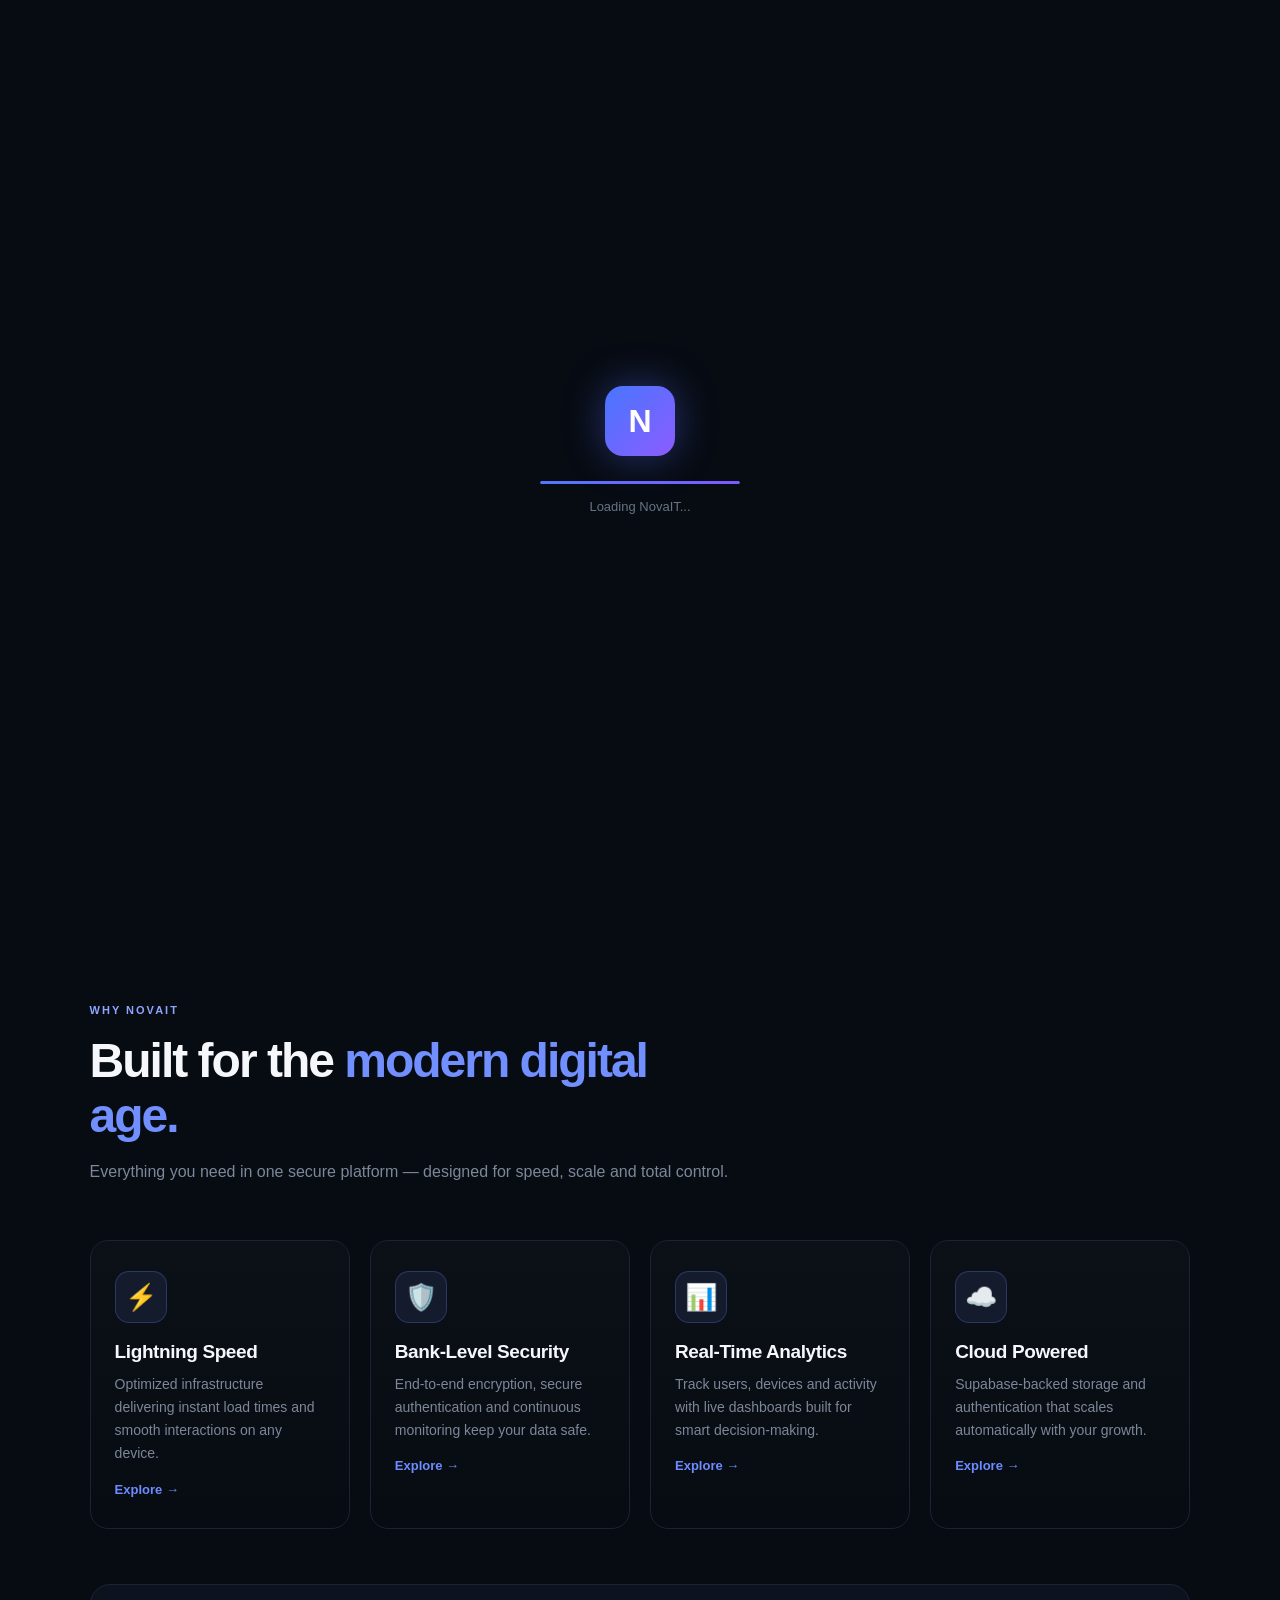
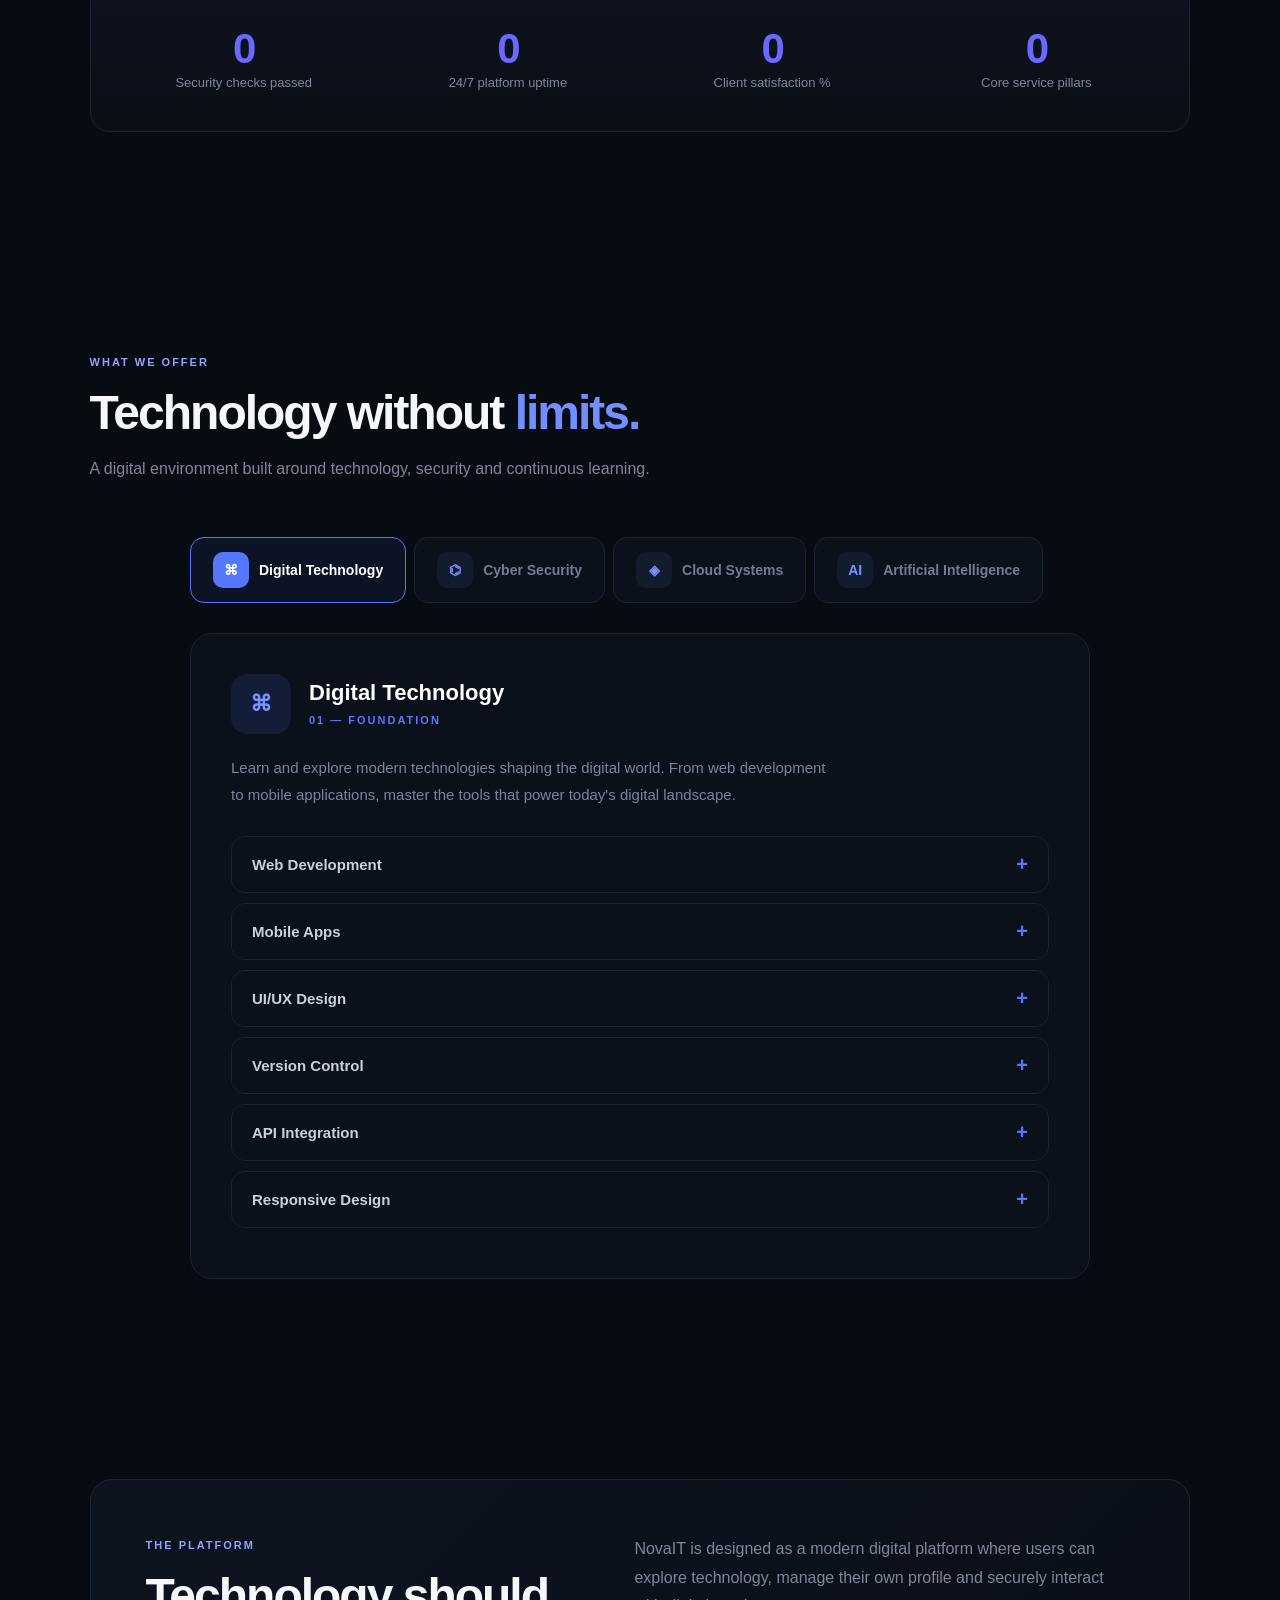
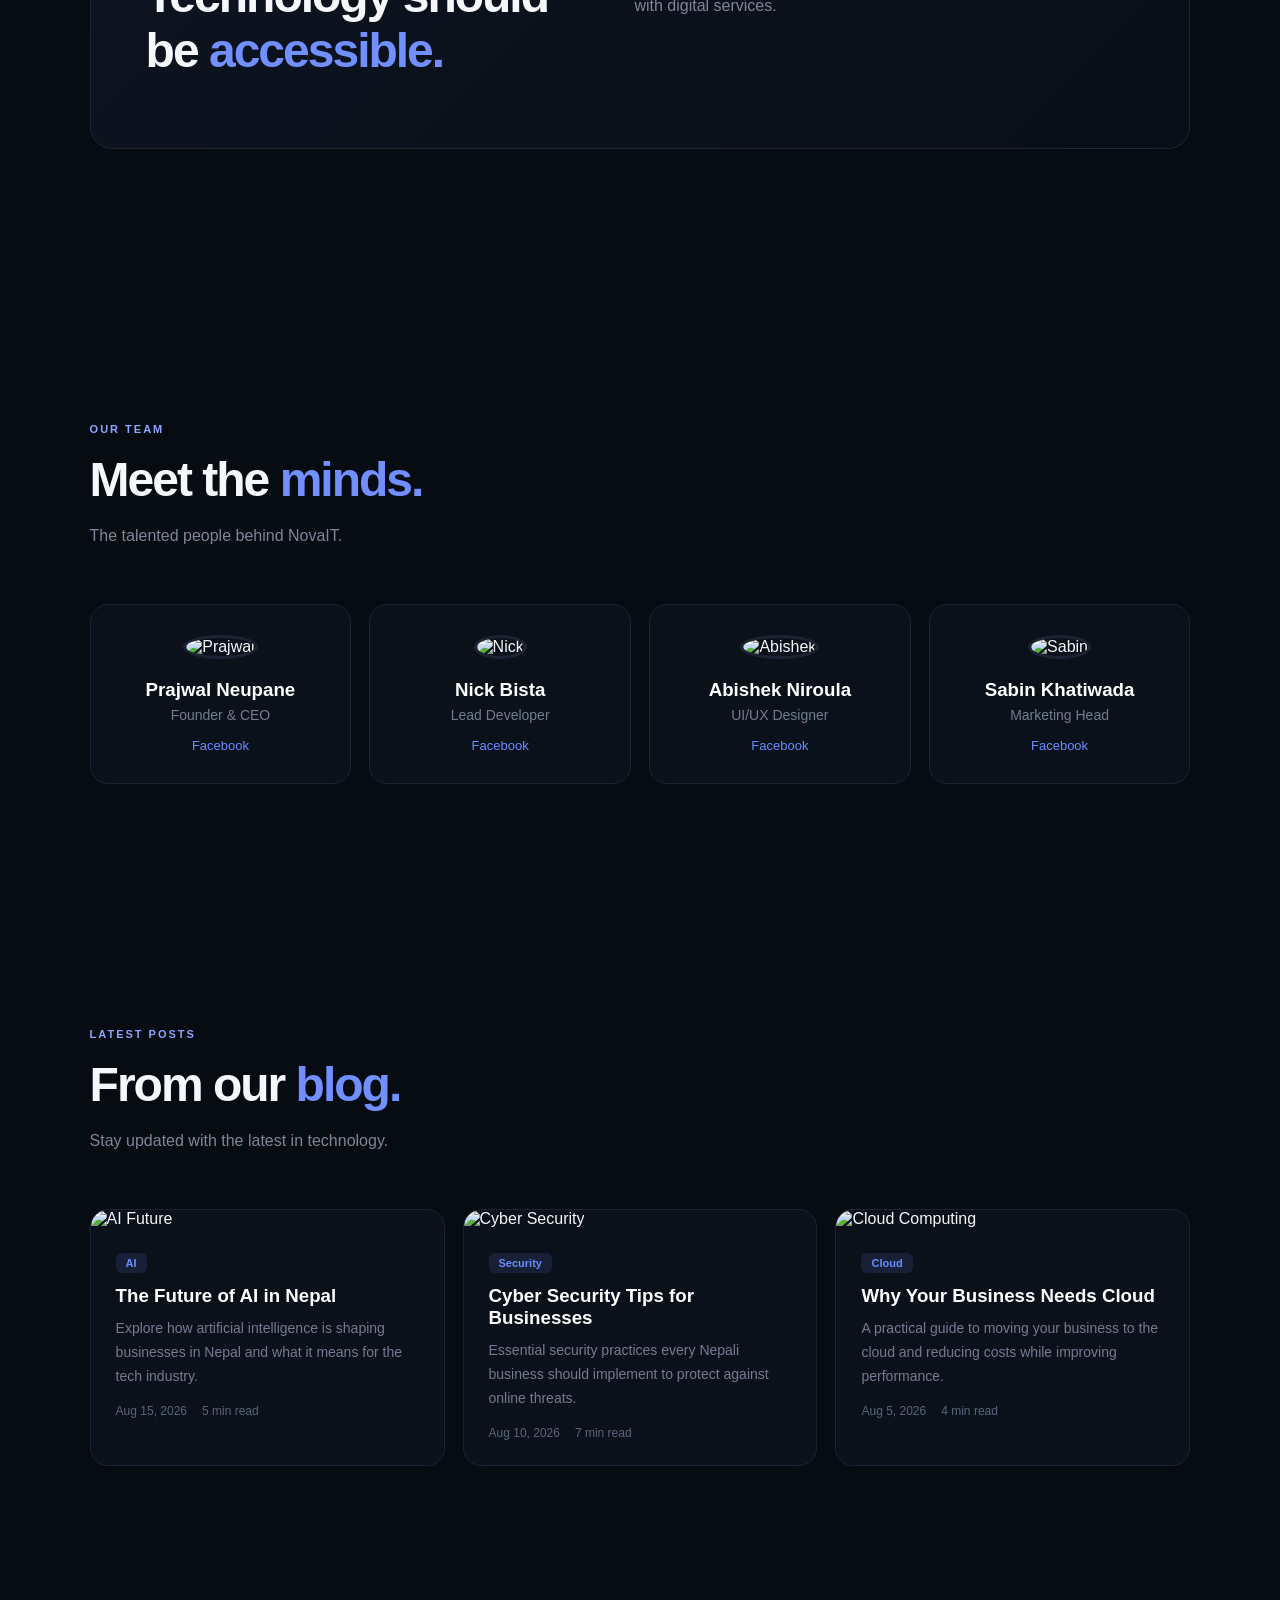
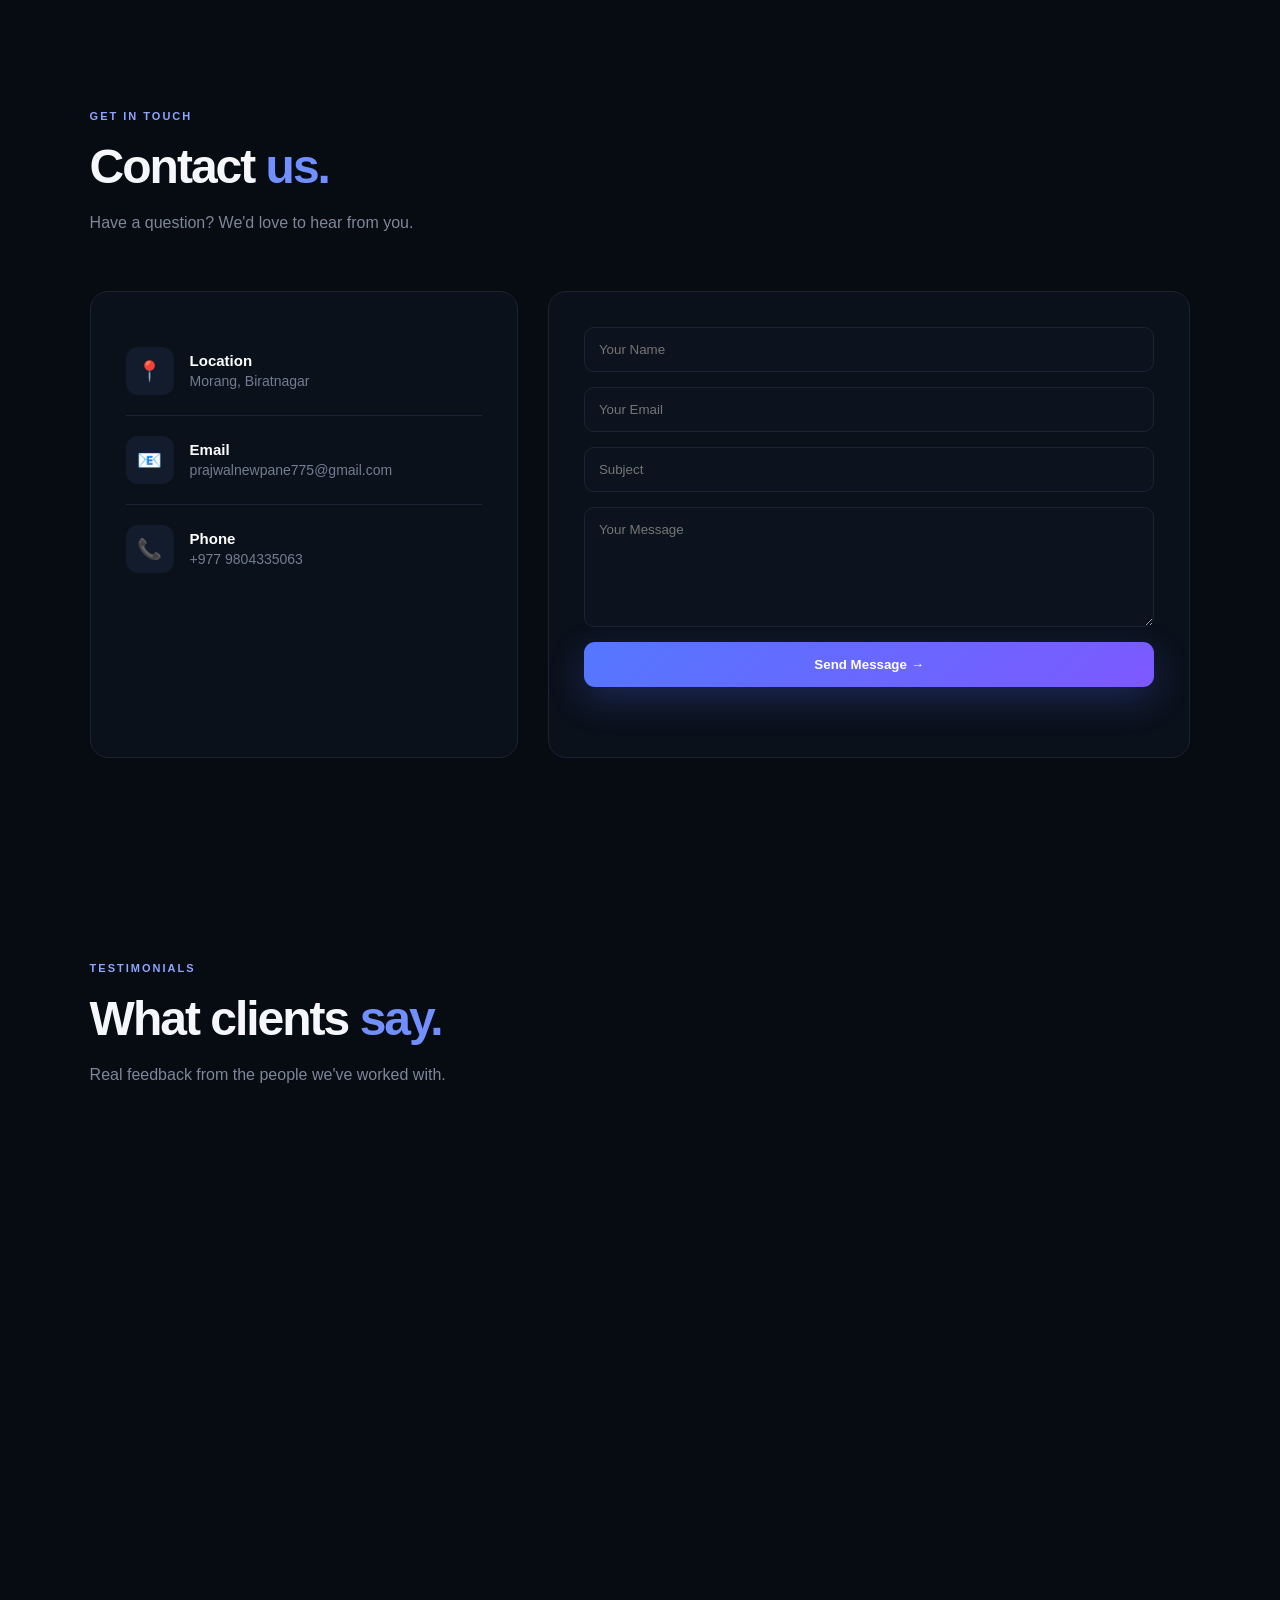
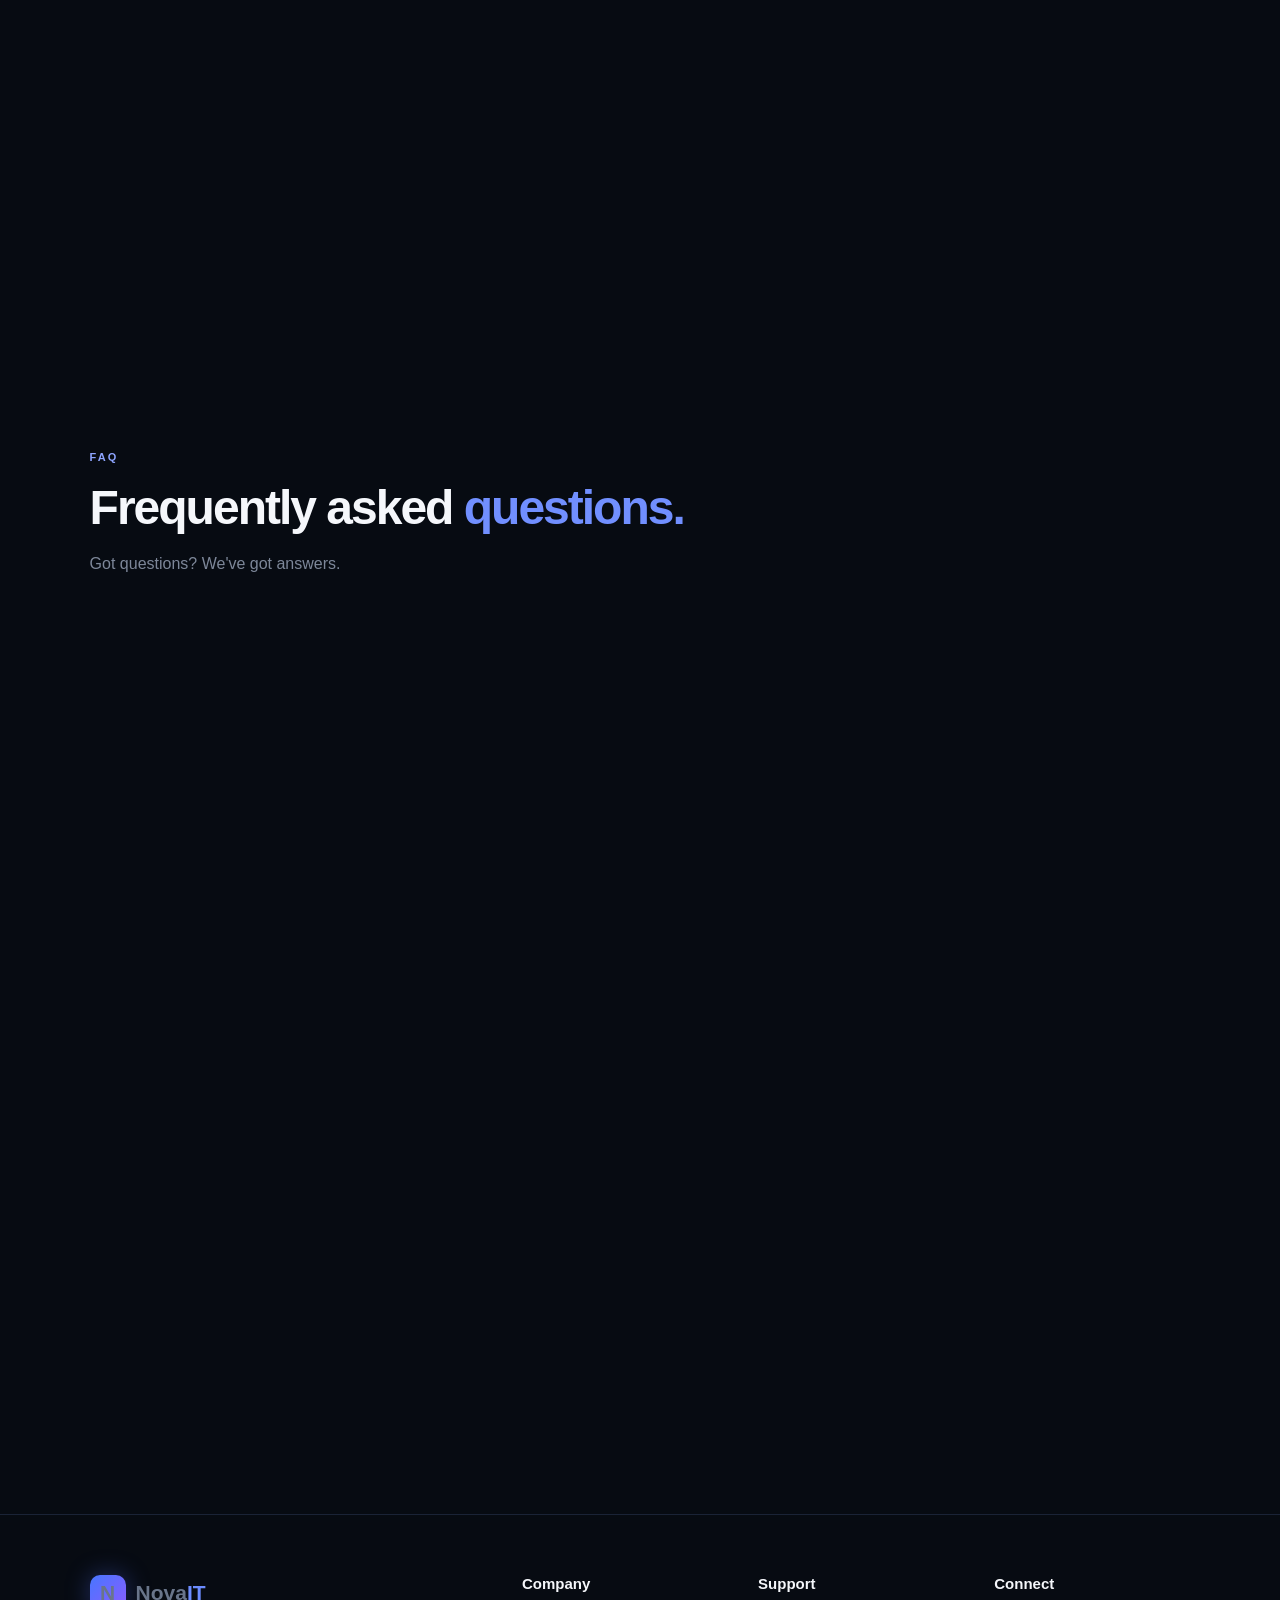
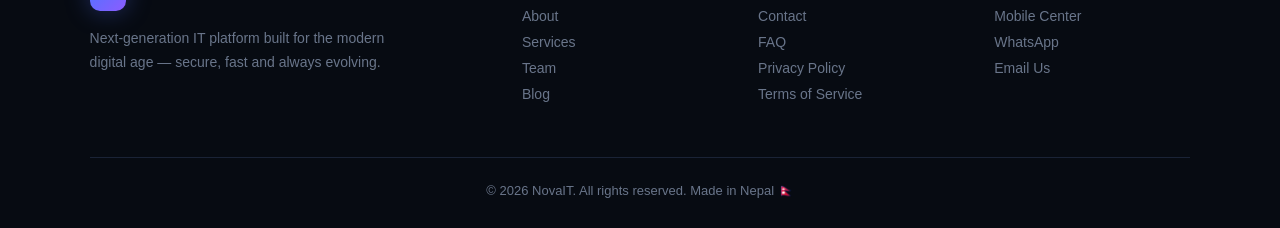
==== index.html @ f90636bf "fix: cross button no longer overlaps settings tabs on mobile (v60)" ====
<!DOCTYPE html>
<html lang="en">
<head>
  <meta charset="UTF-8">
  <meta name="viewport" content="width=device-width, initial-scale=1.0">
  <meta http-equiv="Cache-Control" content="no-cache, no-store, must-revalidate">
  <meta http-equiv="Pragma" content="no-cache">
  <meta http-equiv="Expires" content="0">

  <title>NovaIT — Digital Technology Platform</title>

  <link rel="stylesheet" href="style.css?v=60">
</head>

<body>

 <nav class="navbar">
  <div class="logo">
    <span class="logo-icon">N</span>
    <span>Nova<span>IT</span></span>
  </div>

  <div class="nav-links" id="navLinks">
    <a href="#home">Home</a>
    <a href="#services">Services</a>
    <a href="#about">About</a>
    <a href="#team">Team</a>
    <a href="#blog">Blog</a>
    <a href="#mobilecenter" style="display:none">Mobile</a>
    <a href="#contact">Contact</a>
  </div>

  <div class="nav-right">
    <button class="theme-toggle" id="themeToggle" onclick="toggleTheme()">🌙</button>
    <button class="nav-settings" id="navSettingsBtn" onclick="openSettings()" title="Settings" style="display:none">⚙️</button>
    <button class="nav-login" onclick="openAuth('login')">Login</button>
    <button class="hamburger" id="hamburger" onclick="toggleMobileMenu()">
      <span></span><span></span><span></span>
    </button>
  </div>
</nav>


  <main>

    <!-- HERO -->
    <section class="hero" id="home">

      <div class="hero-content">

        <div class="badge">
          <span></span>
          NEXT-GENERATION IT PLATFORM
        </div>

        <h1>
          Build the
          <span>Digital Future.</span>
        </h1>

        <p>
          Explore technology, digital tools and intelligent solutions
          designed for the modern world.
        </p>

        <div class="hero-buttons">
          <button class="primary-btn" id="heroGetStarted" onclick="heroGetStartedClick()">
            Get Started
            <span>→</span>
          </button>

          <button class="secondary-btn" onclick="document.getElementById('services').scrollIntoView({behavior:'smooth'})">
            Explore Platform
          </button>
        </div>

        <div class="stats">
          <div>
            <strong>01</strong>
            <small>Secure Platform</small>
          </div>

          <div>
            <strong>24/7</strong>
            <small>Digital Access</small>
          </div>

          <div>
            <strong>∞</strong>
            <small>Possibilities</small>
          </div>
        </div>

      </div>

      <div class="hero-visual">

        <div class="glow"></div>

        <div class="tech-card main-card">

          <div class="card-top">
            <span class="status-dot"></span>
            SYSTEM ONLINE
          </div>

          <div class="code-lines">
            <div><i>01</i> technology<span>{</span></div>
            <div><i>02</i> security: <b>true</b></div>
            <div><i>03</i> innovation: <b>∞</b></div>
            <div><i>04</i> future: <b>"ready"</b></div>
            <div><i>05</i> <span>}</span></div>
          </div>

          <div class="card-footer">
            <span>● Connected</span>
            <span>NovaIT Core</span>
          </div>

        </div>

      </div>

    </section>


    <!-- PREMIUM FEATURES -->
    <section class="features" id="features">

      <div class="section-heading">
        <div class="mini-label">WHY NOVAIT</div>
        <h2>Built for the <span>modern digital age.</span></h2>
        <p>Everything you need in one secure platform — designed for speed, scale and total control.</p>
      </div>

      <div class="features-grid">

        <div class="feature-card" onclick="this.classList.toggle('active')">
          <div class="feature-icon">⚡</div>
          <h3>Lightning Speed</h3>
          <p>Optimized infrastructure delivering instant load times and smooth interactions on any device.</p>
          <span class="feature-more">Explore →</span>
        </div>

        <div class="feature-card" onclick="this.classList.toggle('active')">
          <div class="feature-icon">🛡️</div>
          <h3>Bank-Level Security</h3>
          <p>End-to-end encryption, secure authentication and continuous monitoring keep your data safe.</p>
          <span class="feature-more">Explore →</span>
        </div>

        <div class="feature-card" onclick="this.classList.toggle('active')">
          <div class="feature-icon">📊</div>
          <h3>Real-Time Analytics</h3>
          <p>Track users, devices and activity with live dashboards built for smart decision-making.</p>
          <span class="feature-more">Explore →</span>
        </div>

        <div class="feature-card" onclick="this.classList.toggle('active')">
          <div class="feature-icon">☁️</div>
          <h3>Cloud Powered</h3>
          <p>Supabase-backed storage and authentication that scales automatically with your growth.</p>
          <span class="feature-more">Explore →</span>
        </div>

      </div>

      <div class="feature-stats">
        <div class="feature-stat">
          <strong data-count="500">0</strong>
          <span>Security checks passed</span>
        </div>
        <div class="feature-stat">
          <strong data-count="247">0</strong>
          <span>24/7 platform uptime</span>
        </div>
        <div class="feature-stat">
          <strong data-count="100">0</strong>
          <span>Client satisfaction %</span>
        </div>
        <div class="feature-stat">
          <strong data-count="4">0</strong>
          <span>Core service pillars</span>
        </div>
      </div>

    </section>


    <!-- SERVICES -->
    <section class="services" id="services">

      <div class="section-heading">
        <div class="mini-label">WHAT WE OFFER</div>

        <h2>
          Technology without
          <span>limits.</span>
        </h2>

        <p>
          A digital environment built around technology,
          security and continuous learning.
        </p>
      </div>

      <div class="service-tabs">

        <div class="service-tab-buttons">
          <button class="service-tab-btn active" onclick="switchService(0)">
            <span class="tab-icon">⌘</span>
            <span class="tab-label">Digital Technology</span>
          </button>
          <button class="service-tab-btn" onclick="switchService(1)">
            <span class="tab-icon">⌬</span>
            <span class="tab-label">Cyber Security</span>
          </button>
          <button class="service-tab-btn" onclick="switchService(2)">
            <span class="tab-icon">◈</span>
            <span class="tab-label">Cloud Systems</span>
          </button>
          <button class="service-tab-btn" onclick="switchService(3)">
            <span class="tab-icon">AI</span>
            <span class="tab-label">Artificial Intelligence</span>
          </button>
        </div>

        <div class="service-tab-panels">

          <!-- DIGITAL TECHNOLOGY -->
          <div class="service-tab-panel active" id="servicePanel0">
            <div class="panel-header">
              <div class="panel-icon">⌘</div>
              <div>
                <h3>Digital Technology</h3>
                <span class="panel-tag">01 — FOUNDATION</span>
              </div>
            </div>
            <p>Learn and explore modern technologies shaping the digital world. From web development to mobile applications, master the tools that power today's digital landscape.</p>

            <div class="panel-subtopic" onclick="toggleSubtopic(this)">
              <div class="subtopic-header">
                <h4>Web Development</h4>
                <span class="subtopic-toggle">+</span>
              </div>
              <div class="subtopic-content">
                <img src="https://images.unsplash.com/photo-1461749280684-dccba630e2f6?w=600&h=250&fit=crop" alt="Web Development" class="subtopic-img">
                <p>Web development is the backbone of the modern internet. At NovaIT, we build fast, responsive and visually stunning websites and web applications that help businesses establish a powerful online presence. Our team is proficient in the latest front-end technologies including HTML5, CSS3, JavaScript, React, Next.js and Vue.js. On the back-end, we use Node.js, Express, Django and PHP Laravel to build robust server-side applications. Every website we create is optimized for search engines, mobile devices and lightning-fast performance. We follow modern coding standards, use version control with Git and implement CI/CD pipelines for seamless deployments. Whether it's a simple landing page, a complex e-commerce platform or a full-scale SaaS application, NovaIT delivers web solutions that are scalable, secure and built to last. Our development process includes wireframing, prototyping, iterative development, rigorous testing and post-launch support. We also specialize in Progressive Web Apps (PWAs) that give users a native app-like experience directly in the browser. With expertise in REST APIs and GraphQL, we ensure seamless data flow between front-end and back-end systems.</p>
              </div>
            </div>

            <div class="panel-subtopic" onclick="toggleSubtopic(this)">
              <div class="subtopic-header">
                <h4>Mobile Apps</h4>
                <span class="subtopic-toggle">+</span>
              </div>
              <div class="subtopic-content">
                <img src="https://images.unsplash.com/photo-1512941937669-90a1b58e7e9c?w=600&h=250&fit=crop" alt="Mobile Apps" class="subtopic-img">
                <p>Mobile applications are essential for reaching customers on the go. NovaIT develops high-quality native and cross-platform mobile apps for both Android and iOS using Flutter and React Native. Our mobile development process begins with understanding user needs, creating user flow diagrams and designing intuitive interfaces. We focus on creating apps that are not only visually appealing but also performant, with smooth animations, fast load times and offline capabilities. Our team handles the entire app lifecycle from concept to deployment on Google Play Store and Apple App Store. We integrate push notifications, payment gateways, social media login, GPS tracking and camera functionality based on app requirements. Every app we build follows Material Design and Human Interface Guidelines for a consistent user experience. We also provide ongoing maintenance, bug fixes and feature updates after launch. With expertise in Firebase, Supabase and custom back-end solutions, our apps are backed by powerful and scalable server infrastructure.</p>
              </div>
            </div>

            <div class="panel-subtopic" onclick="toggleSubtopic(this)">
              <div class="subtopic-header">
                <h4>UI/UX Design</h4>
                <span class="subtopic-toggle">+</span>
              </div>
              <div class="subtopic-content">
                <img src="https://images.unsplash.com/photo-1561070791-2526d30994b5?w=600&h=250&fit=crop" alt="UI/UX Design" class="subtopic-img">
                <p>Great design is the difference between a good product and a great one. NovaIT's UI/UX design team creates beautiful, intuitive and user-centered interfaces that delight users and drive engagement. Our design process starts with user research, competitive analysis and persona development. We create wireframes and interactive prototypes using Figma and Adobe XD before any code is written. This ensures the final product matches user expectations and business goals. We follow modern design principles including visual hierarchy, consistent typography, accessible color palettes and micro-interactions. Our designers specialize in creating responsive layouts that work flawlessly across all screen sizes from mobile phones to large desktop displays. We conduct usability testing with real users to identify pain points and optimize the user journey. Every design decision is backed by data and user feedback, not just aesthetics. Whether it's a mobile app, web dashboard or marketing website, our UI/UX team ensures a seamless and enjoyable experience that keeps users coming back.</p>
              </div>
            </div>

            <div class="panel-subtopic" onclick="toggleSubtopic(this)">
              <div class="subtopic-header">
                <h4>Version Control</h4>
                <span class="subtopic-toggle">+</span>
              </div>
              <div class="subtopic-content">
                <img src="https://images.unsplash.com/photo-1556075798-4825dfaaf498?w=600&h=250&fit=crop" alt="Version Control" class="subtopic-img">
                <p>Version control is critical for modern software development. NovaIT uses Git and GitHub for all projects, ensuring code integrity, collaboration and traceability. Our team follows Git Flow branching strategies with main, develop and feature branches. Every code change is tracked through meaningful commit messages, pull requests and code reviews. This practice ensures that bugs are caught early, code quality stays high and multiple developers can work on the same project without conflicts. We use GitHub Actions for CI/CD pipelines that automatically test, build and deploy code changes. Our version control practices also include automated linting, unit testing and deployment previews for every pull request.</p>
              </div>
            </div>

            <div class="panel-subtopic" onclick="toggleSubtopic(this)">
              <div class="subtopic-header">
                <h4>API Integration</h4>
                <span class="subtopic-toggle">+</span>
              </div>
              <div class="subtopic-content">
                <img src="https://images.unsplash.com/photo-1563206767-5b18f218e8de?w=600&h=250&fit=crop" alt="API Integration" class="subtopic-img">
                <p>Modern applications rely heavily on APIs to connect services and exchange data. NovaIT builds and integrates RESTful APIs and GraphQL endpoints that power web and mobile applications. Our team designs APIs that are well-documented, versioned and secure. We implement authentication with JWT tokens, rate limiting to prevent abuse and proper error handling. Whether you need to integrate payment gateways like eSewa and Khalti, social media APIs, SMS services or third-party data sources, our team has extensive experience. We also build internal APIs that connect microservices, databases and external tools. Every API we develop follows OpenAPI specifications and includes comprehensive documentation for easy integration.</p>
              </div>
            </div>

            <div class="panel-subtopic" onclick="toggleSubtopic(this)">
              <div class="subtopic-header">
                <h4>Responsive Design</h4>
                <span class="subtopic-toggle">+</span>
              </div>
              <div class="subtopic-content">
                <img src="https://images.unsplash.com/photo-1498050108023-c5249f4df085?w=600&h=250&fit=crop" alt="Responsive Design" class="subtopic-img">
                <p>In today's multi-device world, responsive design is non-negotiable. NovaIT ensures every website and application adapts beautifully to all screen sizes — from 320px mobile phones to 4K displays. We use CSS Grid, Flexbox and modern CSS frameworks like Tailwind CSS to create fluid layouts that automatically adjust to the user's viewport. Our responsive designs include touch-friendly navigation, optimized images with srcset, mobile-first breakpoints and performance optimizations for slower networks. We test on real devices and use browser developer tools to ensure pixel-perfect rendering across Chrome, Safari, Firefox and Edge.</p>
              </div>
            </div>

          </div>

          <!-- CYBER SECURITY -->
          <div class="service-tab-panel" id="servicePanel1">
            <div class="panel-header">
              <div class="panel-icon">⌬</div>
              <div>
                <h3>Cyber Security</h3>
                <span class="panel-tag">02 — PROTECTION</span>
              </div>
            </div>
            <p>Understand digital security, privacy and responsible technology. Protect systems and data from modern cyber threats with industry-standard practices.</p>

            <div class="panel-subtopic" onclick="toggleSubtopic(this)">
              <div class="subtopic-header">
                <h4>Network Security</h4>
                <span class="subtopic-toggle">+</span>
              </div>
              <div class="subtopic-content">
                <img src="https://images.unsplash.com/photo-1558494949-ef010cbdcc31?w=600&h=250&fit=crop" alt="Network Security" class="subtopic-img">
                <p>Network security is the first line of defense against cyber threats. NovaIT implements comprehensive network security solutions including firewalls, intrusion detection systems (IDS), intrusion prevention systems (IPS) and network segmentation. We configure VPNs for secure remote access, set up DNS filtering to block malicious domains and implement DDoS protection to keep services online during attacks. Our team monitors network traffic in real-time using SIEM tools and alerts on any suspicious activity. We follow the principle of least privilege, ensuring only authorized users and devices can access specific network resources. Regular network audits and penetration testing help us identify vulnerabilities before attackers can exploit them.</p>
              </div>
            </div>

            <div class="panel-subtopic" onclick="toggleSubtopic(this)">
              <div class="subtopic-header">
                <h4>Ethical Hacking</h4>
                <span class="subtopic-toggle">+</span>
              </div>
              <div class="subtopic-content">
                <img src="https://images.unsplash.com/photo-1526374965328-7f61d4dc18c5?w=600&h=250&fit=crop" alt="Ethical Hacking" class="subtopic-img">
                <p>Ethical hacking is the practice of testing systems with permission to find and fix security vulnerabilities. NovaIT's certified ethical hackers simulate real-world cyber attacks to identify weaknesses in web applications, mobile apps, APIs and network infrastructure. We perform black-box, white-box and grey-box testing using industry-standard tools like Burp Suite, Nmap, Metasploit and OWASP ZAP. Our penetration testing covers OWASP Top 10 vulnerabilities including SQL injection, cross-site scripting (XSS), cross-site request forgery (CSRF), broken authentication and insecure deserialization. After testing, we provide detailed reports with risk ratings, proof-of-concept exploits and step-by-step remediation guidance. We also offer bug bounty program setup and security training for development teams.</p>
              </div>
            </div>

            <div class="panel-subtopic" onclick="toggleSubtopic(this)">
              <div class="subtopic-header">
                <h4>Data Encryption</h4>
                <span class="subtopic-toggle">+</span>
              </div>
              <div class="subtopic-content">
                <img src="https://images.unsplash.com/photo-1526374965328-7f61d4dc18c5?w=600&h=250&fit=crop" alt="Data Encryption" class="subtopic-img">
                <p>Data encryption ensures that even if data is intercepted, it remains unreadable without the proper keys. NovaIT implements end-to-end encryption for data in transit using TLS 1.3 and for data at rest using AES-256 encryption. We manage encryption keys securely using services like AWS KMS and HashiCorp Vault. Our encryption practices cover databases, file storage, API communications and mobile app data. We also implement field-level encryption for sensitive data like passwords, financial information and personal records. Our team ensures compliance with encryption standards required by GDPR, HIPAA and PCI DSS regulations.</p>
              </div>
            </div>

            <div class="panel-subtopic" onclick="toggleSubtopic(this)">
              <div class="subtopic-header">
                <h4>Threat Analysis</h4>
                <span class="subtopic-toggle">+</span>
              </div>
              <div class="subtopic-content">
                <img src="https://images.unsplash.com/photo-1504639725590-34d0984388bd?w=600&h=250&fit=crop" alt="Threat Analysis" class="subtopic-img">
                <p>Understanding the threat landscape is essential for building resilient systems. NovaIT conducts comprehensive threat modeling using frameworks like STRIDE and MITRE ATT&CK. We identify potential attackers, attack vectors and asset vulnerabilities specific to your organization. Our analysts categorize threats by likelihood and impact, then develop mitigation strategies accordingly. We continuously monitor emerging threats through threat intelligence feeds, security advisories and dark web monitoring. Regular threat assessments ensure your security posture evolves alongside the threat landscape.</p>
              </div>
            </div>

            <div class="panel-subtopic" onclick="toggleSubtopic(this)">
              <div class="subtopic-header">
                <h4>Security Audits</h4>
                <span class="subtopic-toggle">+</span>
              </div>
              <div class="subtopic-content">
                <img src="https://images.unsplash.com/photo-1450101499163-c8848c66ca85?w=600&h=250&fit=crop" alt="Security Audits" class="subtopic-img">
                <p>Security audits provide a comprehensive evaluation of your organization's security posture. NovaIT performs thorough audits covering infrastructure, applications, policies and procedures. We review access controls, configuration settings, patch management practices and incident response plans. Our audit reports include detailed findings, risk ratings and actionable recommendations. We help organizations achieve compliance with industry standards like ISO 27001, SOC 2 and local data protection regulations. Follow-up audits ensure that recommended fixes have been properly implemented.</p>
              </div>
            </div>

            <div class="panel-subtopic" onclick="toggleSubtopic(this)">
              <div class="subtopic-header">
                <h4>Privacy Compliance</h4>
                <span class="subtopic-toggle">+</span>
              </div>
              <div class="subtopic-content">
                <img src="https://images.unsplash.com/photo-1563986768609-322da13575f2?w=600&h=250&fit=crop" alt="Privacy Compliance" class="subtopic-img">
                <p>Privacy compliance is a legal requirement and a trust factor for users. NovaIT helps organizations comply with GDPR, CCPA, Nepal's Electronic Transaction Act and other data protection regulations. We conduct privacy impact assessments, implement consent management systems, build data subject access request (DSAR) workflows and ensure proper data retention policies. Our team helps you write privacy policies, implement cookie consent banners and configure data anonymization and pseudonymization techniques. We ensure that user data is collected, stored and processed lawfully, fairly and transparently.</p>
              </div>
            </div>

          </div>

          <!-- CLOUD SYSTEMS -->
          <div class="service-tab-panel" id="servicePanel2">
            <div class="panel-header">
              <div class="panel-icon">◈</div>
              <div>
                <h3>Cloud Systems</h3>
                <span class="panel-tag">03 — INFRASTRUCTURE</span>
              </div>
            </div>
            <p>Discover databases, cloud platforms and modern application infrastructure. Scale your applications with reliable cloud solutions.</p>

            <div class="panel-subtopic" onclick="toggleSubtopic(this)">
              <div class="subtopic-header">
                <h4>AWS / Google Cloud / Azure</h4>
                <span class="subtopic-toggle">+</span>
              </div>
              <div class="subtopic-content">
                <img src="https://images.unsplash.com/photo-1451187580459-43490279c0fa?w=600&h=250&fit=crop" alt="Cloud Platforms" class="subtopic-img">
                <p>NovaIT has extensive experience with all major cloud platforms including Amazon Web Services (AWS), Google Cloud Platform (GCP) and Microsoft Azure. We help businesses migrate from on-premise infrastructure to the cloud, select the right services for their needs and optimize costs. Our cloud architects design highly available, fault-tolerant and scalable architectures using services like EC2, S3, Lambda, Cloud Functions, Azure App Service and more. We implement auto-scaling, load balancing, CDN distribution and disaster recovery strategies. Our team manages cloud billing, monitors resource usage and implements cost optimization techniques to ensure you only pay for what you use. Whether you're a startup looking for a simple deployment or an enterprise requiring multi-region redundancy, we design cloud solutions that match your budget and performance requirements.</p>
              </div>
            </div>

            <div class="panel-subtopic" onclick="toggleSubtopic(this)">
              <div class="subtopic-header">
                <h4>Databases</h4>
                <span class="subtopic-toggle">+</span>
              </div>
              <div class="subtopic-content">
                <img src="https://images.unsplash.com/photo-1544383835-bda2bc66a55d?w=600&h=250&fit=crop" alt="Databases" class="subtopic-img">
                <p>Choosing the right database is critical for application performance and scalability. NovaIT works with relational databases like PostgreSQL, MySQL and SQL Server as well as NoSQL databases like MongoDB, Redis and Firebase Firestore. We design database schemas, optimize queries, implement indexing strategies and set up replication for high availability. Our team handles database migrations, backups and disaster recovery planning. We also implement real-time databases using Supabase Realtime and Firebase for applications that require live data updates. Whether your data is structured or unstructured, we recommend and implement the database solution that best fits your use case.</p>
              </div>
            </div>

            <div class="panel-subtopic" onclick="toggleSubtopic(this)">
              <div class="subtopic-header">
                <h4>DevOps</h4>
                <span class="subtopic-toggle">+</span>
              </div>
              <div class="subtopic-content">
                <img src="https://images.unsplash.com/photo-1618401471353-b98afee0b2eb?w=600&h=250&fit=crop" alt="DevOps" class="subtopic-img">
                <p>DevOps practices bridge the gap between development and operations, enabling faster and more reliable software delivery. NovaIT implements CI/CD pipelines using GitHub Actions, GitLab CI and Jenkins. We automate building, testing and deploying applications so that code changes reach production quickly and safely. Our DevOps team configures infrastructure as code (IaC) using Terraform and CloudFormation, enabling reproducible and version-controlled infrastructure deployments. We implement monitoring and alerting using Prometheus, Grafana and Datadog to ensure application health and performance. Our DevOps practices reduce deployment time from hours to minutes while maintaining high reliability.</p>
              </div>
            </div>

            <div class="panel-subtopic" onclick="toggleSubtopic(this)">
              <div class="subtopic-header">
                <h4>Containerization</h4>
                <span class="subtopic-toggle">+</span>
              </div>
              <div class="subtopic-content">
                <img src="https://images.unsplash.com/photo-1605745341112-85968b19335b?w=600&h=250&fit=crop" alt="Containerization" class="subtopic-img">
                <p>Containers ensure applications run consistently across development, staging and production environments. NovaIT uses Docker for containerization and Kubernetes for container orchestration. We create optimized Dockerfiles, multi-stage builds and Docker Compose configurations for local development. For production, we deploy containerized applications on Kubernetes clusters managed through EKS, GKE or AKS. Our container strategies include health checks, rolling updates, resource limits and auto-scaling policies. Containerization eliminates the "it works on my machine" problem and enables microservices architectures that are easy to scale and maintain.</p>
              </div>
            </div>

            <div class="panel-subtopic" onclick="toggleSubtopic(this)">
              <div class="subtopic-header">
                <h4>CI/CD Pipelines</h4>
                <span class="subtopic-toggle">+</span>
              </div>
              <div class="subtopic-content">
                <img src="https://images.unsplash.com/photo-1555949963-aa79dcee981c?w=600&h=250&fit=crop" alt="CI/CD Pipelines" class="subtopic-img">
                <p>Continuous Integration and Continuous Deployment pipelines automate the software delivery process. NovaIT sets up CI/CD pipelines that automatically run tests, lint code, build artifacts and deploy to staging or production environments on every code push. We implement branch protection rules, required reviews and automated quality gates. Our pipelines include security scanning with tools like Snyk and Dependabot to catch vulnerabilities early. With proper CI/CD in place, teams can deploy dozens of times per day with confidence, knowing that automated checks catch issues before they reach users.</p>
              </div>
            </div>

            <div class="panel-subtopic" onclick="toggleSubtopic(this)">
              <div class="subtopic-header">
                <h4>Server Management</h4>
                <span class="subtopic-toggle">+</span>
              </div>
              <div class="subtopic-content">
                <img src="https://images.unsplash.com/photo-1558494949-ef010cbdcc31?w=600&h=250&fit=crop" alt="Server Management" class="subtopic-img">
                <p>Reliable server infrastructure is the foundation of any online application. NovaIT manages Linux and Windows servers on both cloud and bare-metal environments. We handle server provisioning, security hardening, SSL certificate management, domain configuration and performance optimization. Our team implements automated monitoring, log aggregation and alerting to detect and resolve issues before they affect users. We manage Nginx and Apache web servers, configure reverse proxies, set up load balancers and implement caching strategies with Redis and Varnish. Regular security patches, backups and disaster recovery drills ensure your servers stay secure and available 24/7.</p>
              </div>
            </div>

          </div>

          <!-- ARTIFICIAL INTELLIGENCE -->
          <div class="service-tab-panel" id="servicePanel3">
            <div class="panel-header">
              <div class="panel-icon">AI</div>
              <div>
                <h3>Artificial Intelligence</h3>
                <span class="panel-tag">04 — INTELLIGENCE</span>
              </div>
            </div>
            <p>Explore intelligent systems and the future of AI-powered applications. Build smart solutions using machine learning and automation.</p>

            <div class="panel-subtopic" onclick="toggleSubtopic(this)">
              <div class="subtopic-header">
                <h4>Machine Learning</h4>
                <span class="subtopic-toggle">+</span>
              </div>
              <div class="subtopic-content">
                <img src="https://images.unsplash.com/photo-1555949963-aa79dcee981c?w=600&h=250&fit=crop" alt="Machine Learning" class="subtopic-img">
                <p>Machine learning enables computers to learn from data and make predictions without being explicitly programmed. NovaIT builds custom ML models for classification, regression, clustering and recommendation tasks. Our data scientists use Python with libraries like Scikit-learn, Pandas and NumPy to build and evaluate models. We handle the complete ML pipeline from data collection and cleaning to feature engineering, model training, evaluation and deployment. Our team has experience building models for fraud detection, customer segmentation, demand forecasting, sentiment analysis and anomaly detection. We deploy trained models as REST APIs using FastAPI and Flask, making it easy to integrate ML capabilities into existing applications. Our approach emphasizes reproducibility, model versioning and continuous monitoring of model performance in production.</p>
              </div>
            </div>

            <div class="panel-subtopic" onclick="toggleSubtopic(this)">
              <div class="subtopic-header">
                <h4>Deep Learning</h4>
                <span class="subtopic-toggle">+</span>
              </div>
              <div class="subtopic-content">
                <img src="https://images.unsplash.com/photo-1620712943543-bcc4688e7485?w=600&h=250&fit=crop" alt="Deep Learning" class="subtopic-img">
                <p>Deep learning uses neural networks with multiple layers to solve complex problems that traditional algorithms cannot handle. NovaIT builds deep learning models using TensorFlow, PyTorch and Keras for tasks including image recognition, speech processing, text generation and time series prediction. Our team designs custom neural network architectures optimized for specific use cases, whether it's a convolutional neural network (CNN) for image classification or a transformer model for natural language processing. We leverage transfer learning and pre-trained models to reduce training time and data requirements. Our deep learning solutions are deployed on cloud GPUs for scalable inference and can be optimized for edge deployment on mobile and IoT devices.</p>
              </div>
            </div>

            <div class="panel-subtopic" onclick="toggleSubtopic(this)">
              <div class="subtopic-header">
                <h4>Natural Language Processing</h4>
                <span class="subtopic-toggle">+</span>
              </div>
              <div class="subtopic-content">
                <img src="https://images.unsplash.com/photo-1677442136019-21780ecad995?w=600&h=250&fit=crop" alt="Natural Language Processing" class="subtopic-img">
                <p>Natural Language Processing (NLP) enables machines to understand, interpret and generate human language. NovaIT builds NLP solutions including chatbots, sentiment analyzers, text classifiers, language translators and document summarizers. We use transformer models like BERT, GPT and LLaMA through APIs and fine-tuning. Our team has built custom chatbots for customer support, automated email classifiers, resume parsers and content generators. We also implement RAG (Retrieval Augmented Generation) systems that combine large language models with your proprietary data for accurate, context-aware responses. Whether you need a simple keyword extractor or a sophisticated conversational AI, our NLP solutions are designed to understand and respond to human language naturally.</p>
              </div>
            </div>

            <div class="panel-subtopic" onclick="toggleSubtopic(this)">
              <div class="subtopic-header">
                <h4>Computer Vision</h4>
                <span class="subtopic-toggle">+</span>
              </div>
              <div class="subtopic-content">
                <img src="https://images.unsplash.com/photo-1485827404703-89b55fcc595e?w=600&h=250&fit=crop" alt="Computer Vision" class="subtopic-img">
                <p>Computer vision gives machines the ability to see and interpret visual information. NovaIT builds computer vision solutions for object detection, image classification, facial recognition, OCR (optical character recognition) and video analysis. Using frameworks like OpenCV, TensorFlow and YOLO, we create real-time vision systems that can process images and video streams. Our team has built solutions for quality inspection in manufacturing, traffic monitoring, medical image analysis and augmented reality. We optimize models for edge deployment on devices like Raspberry Pi and NVIDIA Jetson for applications that require low-latency, on-device processing.</p>
              </div>
            </div>

            <div class="panel-subtopic" onclick="toggleSubtopic(this)">
              <div class="subtopic-header">
                <h4>Data Science</h4>
                <span class="subtopic-toggle">+</span>
              </div>
              <div class="subtopic-content">
                <img src="https://images.unsplash.com/photo-1551288049-bebda4e38f71?w=600&h=250&fit=crop" alt="Data Science" class="subtopic-img">
                <p>Data science combines statistics, programming and domain knowledge to extract insights from data. NovaIT's data science team helps businesses make data-driven decisions through exploratory data analysis, statistical modeling, A/B testing and dashboard creation. We use Python, R, Jupyter notebooks and visualization tools like Matplotlib, Plotly and Tableau to present findings clearly. Our data scientists build ETL (Extract, Transform, Load) pipelines that automate data collection from multiple sources and prepare it for analysis. We create interactive dashboards and reports that give stakeholders real-time visibility into key business metrics. From customer behavior analysis to operational optimization, our data science solutions turn raw data into actionable business intelligence.</p>
              </div>
            </div>

            <div class="panel-subtopic" onclick="toggleSubtopic(this)">
              <div class="subtopic-header">
                <h4>Automation</h4>
                <span class="subtopic-toggle">+</span>
              </div>
              <div class="subtopic-content">
                <img src="https://images.unsplash.com/photo-1535378917042-10a22c95931a?w=600&h=250&fit=crop" alt="Automation" class="subtopic-img">
                <p>AI-powered automation eliminates repetitive tasks and frees up human talent for creative and strategic work. NovaIT builds intelligent automation solutions using robotic process automation (RPA), AI-driven workflows and custom scripts. We automate data entry, report generation, email processing, social media posting, invoice processing and many other business operations. Our automation solutions integrate with existing tools like Slack, Google Workspace, Microsoft 365 and custom databases. We use AI to handle edge cases that traditional automation cannot manage, such as interpreting unstructured text, categorizing emails or extracting data from images. The result is faster operations, fewer errors and significant cost savings.</p>
              </div>
            </div>

          </div>

        </div>

      </div>

    </section>


    <!-- ABOUT -->
    <section class="about" id="about">

      <div class="about-box">

        <div>
          <div class="mini-label">THE PLATFORM</div>

          <h2>
            Technology should be
            <span>accessible.</span>
          </h2>
        </div>

        <p>
          NovaIT is designed as a modern digital platform
          where users can explore technology, manage their
          own profile and securely interact with digital services.
        </p>
      
      </div>

    </section>

  </main>
  <!-- TEAM -->
<section class="team" id="team">
  <div class="section-heading">
    <div class="mini-label">OUR TEAM</div>
    <h2>Meet the <span>minds.</span></h2>
    <p>The talented people behind NovaIT.</p>
  </div>
  <div class="team-grid">
    <div class="team-card" onclick="openTeamModal(0)">
      <img src="https://zffruusmcezndbjskkyi.supabase.co/storage/v1/object/public/team-photo/prajwal.jpg" alt="Prajwal">
      <h3>Prajwal Neupane</h3>
      <p>Founder & CEO</p>
      <div class="team-socials">
        <a href="#">Facebook</a>
      </div>
    </div>
    <div class="team-card" onclick="openTeamModal(1)">
      <img src="https://zffruusmcezndbjskkyi.supabase.co/storage/v1/object/public/team-photo/Nick.png" alt="Nick">
      <h3>Nick Bista</h3>
      <p>Lead Developer</p>
      <div class="team-socials">
        <a href="https://www.facebook.com/nickbista3">Facebook</a>
      </div>
    </div>
    <div class="team-card" onclick="openTeamModal(2)">
      <img src="https://zffruusmcezndbjskkyi.supabase.co/storage/v1/object/public/team-photo/abhishek.png" alt="Abishek">
      <h3>Abishek Niroula</h3>
      <p>UI/UX Designer</p>
      <div class="team-socials">
        <a href="https://www.facebook.com/abishek.niroula.1">Facebook</a>
      </div>
    </div>
    <div class="team-card" onclick="openTeamModal(3)">
      <img src="https://zffruusmcezndbjskkyi.supabase.co/storage/v1/object/public/team-photo/sabin.png" alt="Sabin">
      <h3>Sabin Khatiwada</h3>
      <p>Marketing Head</p>
      <div class="team-socials">
        <a href="https://www.facebook.com/sa.veen.630603">Facebook</a>
      </div>
    </div>
  </div>
</section>

<!-- TEAM MODAL -->
<div class="team-modal hidden" id="teamModal" onclick="closeTeamModal(event)">
  <div class="team-modal-box">
    <button class="team-modal-close" onclick="closeTeamModalDirect()">&times;</button>
    <img class="team-modal-img" id="teamModalImg" src="" alt="">
    <h2 class="team-modal-name" id="teamModalName"></h2>
    <p class="team-modal-role" id="teamModalRole"></p>
    <div class="team-modal-details">
      <div class="team-modal-info">
        <span class="team-modal-label">Location</span>
        <span class="team-modal-value" id="teamModalLocation"></span>
      </div>
      <div class="team-modal-info">
        <span class="team-modal-label">Experience</span>
        <span class="team-modal-value" id="teamModalExp"></span>
      </div>
      <div class="team-modal-info">
        <span class="team-modal-label">Speciality</span>
        <span class="team-modal-value" id="teamModalSpeciality"></span>
      </div>
    </div>
    <p class="team-modal-bio" id="teamModalBio"></p>
    <div class="team-modal-socials" id="teamModalSocials"></div>
  </div>
</div>

<!-- BLOG -->
<section class="blog" id="blog">
  <div class="section-heading">
    <div class="mini-label">LATEST POSTS</div>
    <h2>From our <span>blog.</span></h2>
    <p>Stay updated with the latest in technology.</p>
  </div>
  <div class="blog-grid">
    <div class="blog-card" onclick="openBlogModal(0)">
      <img src="https://images.unsplash.com/photo-1677442136019-21780ecad995?w=600&h=300&fit=crop" alt="AI Future">
      <div class="blog-content">
        <span class="blog-tag">AI</span>
        <h3>The Future of AI in Nepal</h3>
        <p>Explore how artificial intelligence is shaping businesses in Nepal and what it means for the tech industry.</p>
        <div class="blog-meta">
          <span>Aug 15, 2026</span>
          <span>5 min read</span>
        </div>
      </div>
    </div>
    <div class="blog-card" onclick="openBlogModal(1)">
      <img src="https://images.unsplash.com/photo-1550751827-4bd374c3f58b?w=600&h=300&fit=crop" alt="Cyber Security">
      <div class="blog-content">
        <span class="blog-tag">Security</span>
        <h3>Cyber Security Tips for Businesses</h3>
        <p>Essential security practices every Nepali business should implement to protect against online threats.</p>
        <div class="blog-meta">
          <span>Aug 10, 2026</span>
          <span>7 min read</span>
        </div>
      </div>
    </div>
    <div class="blog-card" onclick="openBlogModal(2)">
      <img src="https://images.unsplash.com/photo-1451187580459-43490279c0fa?w=600&h=300&fit=crop" alt="Cloud Computing">
      <div class="blog-content">
        <span class="blog-tag">Cloud</span>
        <h3>Why Your Business Needs Cloud</h3>
        <p>A practical guide to moving your business to the cloud and reducing costs while improving performance.</p>
        <div class="blog-meta">
          <span>Aug 5, 2026</span>
          <span>4 min read</span>
        </div>
      </div>
    </div>
  </div>
</section>

<!-- BLOG DETAIL MODAL -->
<div class="blog-modal hidden" id="blogModal" onclick="closeBlogModal(event)">
  <div class="blog-modal-box">
    <button class="blog-modal-close" onclick="closeBlogModalDirect()">&times;</button>
    <img class="blog-modal-img" id="blogModalImg" src="" alt="">
    <div class="blog-modal-body">
      <div class="blog-modal-tag" id="blogModalTag"></div>
      <h2 class="blog-modal-title" id="blogModalTitle"></h2>
      <div class="blog-modal-meta" id="blogModalMeta"></div>
      <div class="blog-modal-text" id="blogModalText"></div>
    </div>
  </div>
</div>

  <!-- SECURITY / ACCOUNT SECTION -->

<section class="security-showcase" style="display:none">

  <div class="security-content">

    <span class="section-tag">SECURITY FIRST</span>

    <h2>
      Your account.<br>
      <span>Your control.</span>
    </h2>

    <p>
      Manage your account securely with modern authentication,
      private profile data and protected user access.
    </p>

    <div class="security-features">

      <div class="security-card" onclick="toggleSecurityDetail(0)">
        <div class="security-icon">🔐</div>
        <div>
          <h3>Secure Authentication</h3>
          <p>Your account is protected with encrypted authentication.</p>
        </div>
        <span class="security-expand">+</span>
      </div>
      <div class="security-detail" id="securityDetail0">
        <p>Every login is secured with Supabase Auth using encrypted tokens. Your password is never stored in plain text — it's hashed with bcrypt before saving. Session tokens expire automatically for your protection.</p>
      </div>

      <div class="security-card" onclick="toggleSecurityDetail(1)">
        <div class="security-icon">👤</div>
        <div>
          <h3>Private Profile</h3>
          <p>Your personal data stays private and protected.</p>
        </div>
        <span class="security-expand">+</span>
      </div>
      <div class="security-detail" id="securityDetail1">
        <p>Your profile data is stored in Supabase with Row Level Security (RLS). Only you can read and edit your own information. No other user or third party can access your private data.</p>
      </div>

      <div class="security-card" onclick="toggleSecurityDetail(2)">
        <div class="security-icon">🛡️</div>
        <div>
          <h3>Protected Access</h3>
          <p>Users can only access their own account data.</p>
        </div>
        <span class="security-expand">+</span>
      </div>
      <div class="security-detail" id="securityDetail2">
        <p>Row Level Security policies ensure each user can only query their own rows. API keys are scoped and rate-limited. Your account cannot be accessed by anyone without your credentials.</p>
      </div>

    </div>

    <div class="security-status-box">
      <div class="status-row" id="secStatusSSL">
        <span class="status-dot"></span>
        <span>SSL Encryption</span>
        <span class="status-value">Checking...</span>
      </div>
      <div class="status-row" id="secStatusAuth">
        <span class="status-dot"></span>
        <span>Authentication</span>
        <span class="status-value">Checking...</span>
      </div>
      <div class="status-row" id="secStatusSession">
        <span class="status-dot"></span>
        <span>Session Status</span>
        <span class="status-value">Checking...</span>
      </div>
      <button class="security-check-btn" onclick="runSecurityCheck()">Run Security Check</button>
    </div>

  </div>

  <div class="security-visual">

    <div class="security-orbit"></div>

    <div class="security-core">
      <span>🔒</span>
      <small>SECURE</small>
    </div>

    <div class="security-badge badge-one">
      ✓ AUTH
    </div>

    <div class="security-badge badge-two">
      ✓ PRIVATE
    </div>

    <div class="security-badge badge-three">
      ✓ PROTECTED
    </div>

</div>

    </section>
<!-- BROTHERS MOBILE CENTER -->
<section class="mobile-center" id="mobilecenter" style="display:none">
  <div class="section-heading">
    <div class="mini-label">MOBILE ACCESSORIES</div>
    <h2>Brothers <span>Mobile Center.</span></h2>
    <p>Quality mobile accessories at the best prices.</p>
  </div>

  <div class="mobile-tabs">
    <button class="mobile-tab-btn active" onclick="switchMobileTab(0)">
      <span class="tab-icon">🛍️</span>
      <span class="tab-label">All Products</span>
    </button>
    <button class="mobile-tab-btn" onclick="switchMobileTab(1)">
      <span class="tab-icon">🛡️</span>
      <span class="tab-label">Phone Cases</span>
    </button>
    <button class="mobile-tab-btn" onclick="switchMobileTab(2)">
      <span class="tab-icon">🔌</span>
      <span class="tab-label">Chargers & Power</span>
    </button>
    <button class="mobile-tab-btn" onclick="switchMobileTab(3)">
      <span class="tab-icon">🎧</span>
      <span class="tab-label">Audio</span>
    </button>
    <button class="mobile-tab-btn" onclick="switchMobileTab(4)">
      <span class="tab-icon">📱</span>
      <span class="tab-label">Screen & Glass</span>
    </button>
  </div>

  <div class="mobile-tab-panels">

    <!-- ALL PRODUCTS -->
    <div class="mobile-tab-panel active" id="mobilePanel0">
      <div class="mobile-products">
        <div class="mobile-product-card scroll-animate">
          <img src="https://images.pexels.com/photos/1670768/pexels-photo-1670768.jpeg?auto=compress&cs=tinysrgb&w=600" alt="Phone Cases">
          <div class="mobile-product-info">
            <span class="mobile-product-tag">Protection</span>
            <h3>Phone Cases & Covers</h3>
            <p>Premium quality cases for all phone models. Shockproof, stylish and durable.</p>
            <div class="mobile-product-price">NPR 350 - 1,500</div>
            <a href="https://wa.me/9779804335063?text=Hi!%20I%20want%20to%20buy%20Phone%20Cases" target="_blank" class="primary-btn mobile-buy-btn">Buy on WhatsApp →</a>
          </div>
        </div>
        <div class="mobile-product-card scroll-animate">
          <img src="https://images.pexels.com/photos/6755056/pexels-photo-6755056.jpeg?auto=compress&cs=tinysrgb&w=600" alt="Screen Display">
          <div class="mobile-product-info">
            <span class="mobile-product-tag">Display</span>
            <h3>Screen Displays</h3>
            <p>Original and high-quality replacement screens for all major brands.</p>
            <div class="mobile-product-price">NPR 1,500 - 8,000</div>
            <a href="https://wa.me/9779804335063?text=Hi!%20I%20want%20to%20buy%20Screen%20Display" target="_blank" class="primary-btn mobile-buy-btn">Buy on WhatsApp →</a>
          </div>
        </div>
        <div class="mobile-product-card scroll-animate">
          <img src="https://images.pexels.com/photos/4195332/pexels-photo-4195332.jpeg?auto=compress&cs=tinysrgb&w=600" alt="Chargers">
          <div class="mobile-product-info">
            <span class="mobile-product-tag">Power</span>
            <h3>Chargers & Cables</h3>
            <p>Fast chargers, USB-C, Lightning and wireless charging solutions.</p>
            <div class="mobile-product-price">NPR 250 - 3,000</div>
            <a href="https://wa.me/9779804335063?text=Hi!%20I%20want%20to%20buy%20Charger" target="_blank" class="primary-btn mobile-buy-btn">Buy on WhatsApp →</a>
          </div>
        </div>
        <div class="mobile-product-card scroll-animate">
          <img src="https://images.pexels.com/photos/7742507/pexels-photo-7742507.jpeg?auto=compress&cs=tinysrgb&w=600" alt="Tempered Glass">
          <div class="mobile-product-info">
            <span class="mobile-product-tag">Protection</span>
            <h3>Tempered Glass</h3>
            <p>9H hardness tempered glass with anti-fingerprint and crystal clear display.</p>
            <div class="mobile-product-price">NPR 150 - 500</div>
            <a href="https://wa.me/9779804335063?text=Hi!%20I%20want%20to%20buy%20Tempered%20Glass" target="_blank" class="primary-btn mobile-buy-btn">Buy on WhatsApp →</a>
          </div>
        </div>
        <div class="mobile-product-card scroll-animate">
          <img src="https://images.pexels.com/photos/3921827/pexels-photo-3921827.jpeg?auto=compress&cs=tinysrgb&w=600" alt="Earphones">
          <div class="mobile-product-info">
            <span class="mobile-product-tag">Audio</span>
            <h3>Earphones & Earbuds</h3>
            <p>Wired and wireless earphones with noise cancellation and deep bass.</p>
            <div class="mobile-product-price">NPR 300 - 5,000</div>
            <a href="https://wa.me/9779804335063?text=Hi!%20I%20want%20to%20buy%20Earphones" target="_blank" class="primary-btn mobile-buy-btn">Buy on WhatsApp →</a>
          </div>
        </div>
        <div class="mobile-product-card scroll-animate">
          <img src="https://images.pexels.com/photos/6296911/pexels-photo-6296911.jpeg?auto=compress&cs=tinysrgb&w=600" alt="Power Banks">
          <div class="mobile-product-info">
            <span class="mobile-product-tag">Power</span>
            <h3>Power Banks</h3>
            <p>High capacity portable chargers from 5000mAh to 30000mAh.</p>
            <div class="mobile-product-price">NPR 800 - 4,000</div>
            <a href="https://wa.me/9779804335063?text=Hi!%20I%20want%20to%20buy%20Power%20Bank" target="_blank" class="primary-btn mobile-buy-btn">Buy on WhatsApp →</a>
          </div>
        </div>
        <div class="mobile-product-card scroll-animate">
          <img src="https://images.pexels.com/photos/1386649/pexels-photo-1386649.jpeg?auto=compress&cs=tinysrgb&w=600" alt="Phone Holders">
          <div class="mobile-product-info">
            <span class="mobile-product-tag">Accessories</span>
            <h3>Phone Holders & Mounts</h3>
            <p>Car mounts, desk stands and tripod holders for hands-free convenience.</p>
            <div class="mobile-product-price">NPR 200 - 1,500</div>
            <a href="https://wa.me/9779804335063?text=Hi!%20I%20want%20to%20buy%20Phone%20Holder" target="_blank" class="primary-btn mobile-buy-btn">Buy on WhatsApp →</a>
          </div>
        </div>
        <div class="mobile-product-card scroll-animate">
          <img src="https://images.pexels.com/photos/5208781/pexels-photo-5208781.jpeg?auto=compress&cs=tinysrgb&w=600" alt="Selfie Stick">
          <div class="mobile-product-info">
            <span class="mobile-product-tag">Accessories</span>
            <h3>Selfie Sticks & Tripods</h3>
            <p>Bluetooth selfie sticks and compact tripods for perfect shots.</p>
            <div class="mobile-product-price">NPR 300 - 1,200</div>
            <a href="https://wa.me/9779804335063?text=Hi!%20I%20want%20to%20buy%20Selfie%20Stick" target="_blank" class="primary-btn mobile-buy-btn">Buy on WhatsApp →</a>
          </div>
        </div>
      </div>
    </div>

    <!-- PHONE CASES -->
    <div class="mobile-tab-panel" id="mobilePanel1">
      <div class="mobile-products">
        <div class="mobile-product-card scroll-animate">
          <img src="https://images.pexels.com/photos/1670768/pexels-photo-1670768.jpeg?auto=compress&cs=tinysrgb&w=600" alt="Phone Cases">
          <div class="mobile-product-info">
            <span class="mobile-product-tag">Protection</span>
            <h3>Phone Cases & Covers</h3>
            <p>Premium quality cases for all phone models. Shockproof, stylish and durable.</p>
            <div class="mobile-product-price">NPR 350 - 1,500</div>
            <a href="https://wa.me/9779804335063?text=Hi!%20I%20want%20to%20buy%20Phone%20Cases" target="_blank" class="primary-btn mobile-buy-btn">Buy on WhatsApp →</a>
          </div>
        </div>
      </div>
    </div>

    <!-- CHARGERS & POWER -->
    <div class="mobile-tab-panel" id="mobilePanel2">
      <div class="mobile-products">
        <div class="mobile-product-card scroll-animate">
          <img src="https://images.pexels.com/photos/4195332/pexels-photo-4195332.jpeg?auto=compress&cs=tinysrgb&w=600" alt="Chargers">
          <div class="mobile-product-info">
            <span class="mobile-product-tag">Power</span>
            <h3>Chargers & Cables</h3>
            <p>Fast chargers, USB-C, Lightning and wireless charging solutions.</p>
            <div class="mobile-product-price">NPR 250 - 3,000</div>
            <a href="https://wa.me/9779804335063?text=Hi!%20I%20want%20to%20buy%20Charger" target="_blank" class="primary-btn mobile-buy-btn">Buy on WhatsApp →</a>
          </div>
        </div>
        <div class="mobile-product-card scroll-animate">
          <img src="https://images.pexels.com/photos/6296911/pexels-photo-6296911.jpeg?auto=compress&cs=tinysrgb&w=600" alt="Power Banks">
          <div class="mobile-product-info">
            <span class="mobile-product-tag">Power</span>
            <h3>Power Banks</h3>
            <p>High capacity portable chargers from 5000mAh to 30000mAh.</p>
            <div class="mobile-product-price">NPR 800 - 4,000</div>
            <a href="https://wa.me/9779804335063?text=Hi!%20I%20want%20to%20buy%20Power%20Bank" target="_blank" class="primary-btn mobile-buy-btn">Buy on WhatsApp →</a>
          </div>
        </div>
      </div>
    </div>

    <!-- AUDIO -->
    <div class="mobile-tab-panel" id="mobilePanel3">
      <div class="mobile-products">
        <div class="mobile-product-card scroll-animate">
          <img src="https://images.pexels.com/photos/3921827/pexels-photo-3921827.jpeg?auto=compress&cs=tinysrgb&w=600" alt="Earphones">
          <div class="mobile-product-info">
            <span class="mobile-product-tag">Audio</span>
            <h3>Earphones & Earbuds</h3>
            <p>Wired and wireless earphones with noise cancellation and deep bass.</p>
            <div class="mobile-product-price">NPR 300 - 5,000</div>
            <a href="https://wa.me/9779804335063?text=Hi!%20I%20want%20to%20buy%20Earphones" target="_blank" class="primary-btn mobile-buy-btn">Buy on WhatsApp →</a>
          </div>
        </div>
      </div>
    </div>

    <!-- SCREEN & GLASS -->
    <div class="mobile-tab-panel" id="mobilePanel4">
      <div class="mobile-products">
        <div class="mobile-product-card scroll-animate">
          <img src="https://images.pexels.com/photos/6755056/pexels-photo-6755056.jpeg?auto=compress&cs=tinysrgb&w=600" alt="Screen Display">
          <div class="mobile-product-info">
            <span class="mobile-product-tag">Display</span>
            <h3>Screen Displays</h3>
            <p>Original and high-quality replacement screens for all major brands.</p>
            <div class="mobile-product-price">NPR 1,500 - 8,000</div>
            <a href="https://wa.me/9779804335063?text=Hi!%20I%20want%20to%20buy%20Screen%20Display" target="_blank" class="primary-btn mobile-buy-btn">Buy on WhatsApp →</a>
          </div>
        </div>
        <div class="mobile-product-card scroll-animate">
          <img src="https://images.pexels.com/photos/7742507/pexels-photo-7742507.jpeg?auto=compress&cs=tinysrgb&w=600" alt="Tempered Glass">
          <div class="mobile-product-info">
            <span class="mobile-product-tag">Protection</span>
            <h3>Tempered Glass</h3>
            <p>9H hardness tempered glass with anti-fingerprint and crystal clear display.</p>
            <div class="mobile-product-price">NPR 150 - 500</div>
            <a href="https://wa.me/9779804335063?text=Hi!%20I%20want%20to%20buy%20Tempered%20Glass" target="_blank" class="primary-btn mobile-buy-btn">Buy on WhatsApp →</a>
          </div>
        </div>
      </div>
    </div>

  </div>
</section>

<!-- CONTACT -->
<section class="contact" id="contact">
  <div class="section-heading">
    <div class="mini-label">GET IN TOUCH</div>
    <h2>Contact <span>us.</span></h2>
    <p>Have a question? We'd love to hear from you.</p>
  </div>
  <div class="contact-grid">
    <div class="contact-info">
      <div class="contact-item">
        <span class="contact-icon">📍</span>
        <div>
          <h3>Location</h3>
          <p>Morang, Biratnagar</p>
        </div>
      </div>
      <div class="contact-item">
        <span class="contact-icon">📧</span>
        <div>
          <h3>Email</h3>
          <p>prajwalnewpane775@gmail.com</p>
        </div>
      </div>
      <div class="contact-item">
        <span class="contact-icon">📞</span>
        <div>
          <h3>Phone</h3>
          <p>+977 9804335063</p>
        </div>
      </div>
    </div>
    <form class="contact-form" id="contactForm" onsubmit="handleContact(event)">
      <input type="text" id="contactName" placeholder="Your Name" required>
      <input type="email" id="contactEmail" placeholder="Your Email" required>
      <input type="text" id="contactSubject" placeholder="Subject">
      <textarea id="contactMessage" placeholder="Your Message" rows="5" required></textarea>
      <button type="submit" class="primary-btn">Send Message →</button>
      <p class="contact-status" id="contactStatus"></p>
    </form>
  </div>
</section>

<!-- TESTIMONIALS -->
<section class="testimonials" id="testimonials">
  <div class="section-heading">
    <div class="mini-label">TESTIMONIALS</div>
    <h2>What clients <span>say.</span></h2>
    <p>Real feedback from the people we've worked with.</p>
  </div>
  <div class="testimonial-grid" id="testimonialGrid">
    <div class="testimonial-card scroll-animate">
      <div class="testimonial-stars">★★★★★</div>
      <p>"NovaIT transformed our business with a stunning website. Their team was professional, fast and delivered beyond expectations."</p>
      <div class="testimonial-author">
        <img src="https://placehold.co/50x50/1e2d44/8ea5ff?text=R" alt="Rajan">
        <div>
          <h4>Rajan Sharma</h4>
          <span>CEO, NepalTech Solutions</span>
        </div>
      </div>
    </div>
    <div class="testimonial-card scroll-animate">
      <div class="testimonial-stars">★★★★★</div>
      <p>"The mobile app they built for us is smooth, beautiful and our customers love it. Best investment we've made this year."</p>
      <div class="testimonial-author">
        <img src="https://placehold.co/50x50/1e2d44/8ea5ff?text=S" alt="Sita">
        <div>
          <h4>Sita Gurung</h4>
          <span>Founder, GreenMart</span>
        </div>
      </div>
    </div>
    <div class="testimonial-card scroll-animate">
      <div class="testimonial-stars">★★★★★</div>
      <p>"Their cybersecurity audit saved us from a potential data breach. Highly recommend NovaIT for any security concerns."</p>
      <div class="testimonial-author">
        <img src="https://placehold.co/50x50/1e2d44/8ea5ff?text=A" alt="Amit">
        <div>
          <h4>Amit Thapa</h4>
          <span>CTO, SecureBank Nepal</span>
        </div>
      </div>
    </div>
  </div>

  <!-- REVIEW FORM -->
  <div class="review-form-box scroll-animate">
    <h3>Write a <span>Review</span></h3>
    <p>Share your experience with NovaIT.</p>
    <form class="review-form" onsubmit="submitReview(event)">
      <input type="text" id="reviewName" placeholder="Your Name" required>
      <input type="text" id="reviewRole" placeholder="Your Role (e.g. CEO, Developer)">
      <div class="review-stars-input" id="reviewStarsInput">
        <span onclick="setReviewStars(1)">★</span>
        <span onclick="setReviewStars(2)">★</span>
        <span onclick="setReviewStars(3)">★</span>
        <span onclick="setReviewStars(4)">★</span>
        <span onclick="setReviewStars(5)">★</span>
      </div>
      <textarea id="reviewText" placeholder="Write your review..." rows="4" required></textarea>
      <button type="submit" class="primary-btn">Submit Review</button>
      <p class="review-status" id="reviewStatus"></p>
    </form>
  </div>
</section>

<!-- FAQ -->
<section class="faq" id="faq">
  <div class="section-heading">
    <div class="mini-label">FAQ</div>
    <h2>Frequently asked <span>questions.</span></h2>
    <p>Got questions? We've got answers.</p>
  </div>
  <div class="faq-list">
    <div class="faq-item scroll-animate" onclick="toggleFaq(this)">
      <div class="faq-question">
        <h4>What services does NovaIT offer?</h4>
        <span class="faq-toggle">+</span>
      </div>
      <div class="faq-answer">
        <p>We offer web development, mobile app development, UI/UX design, cybersecurity, cloud infrastructure and AI solutions. Our team handles everything from concept to deployment.</p>
      </div>
    </div>
    <div class="faq-item scroll-animate" onclick="toggleFaq(this)">
      <div class="faq-question">
        <h4>How much does it cost to build a website?</h4>
        <span class="faq-toggle">+</span>
      </div>
      <div class="faq-answer">
        <p>Costs vary based on requirements. A simple website starts at NPR 25,000 while complex web applications can range from NPR 100,000+. Contact us for a free quote tailored to your needs.</p>
      </div>
    </div>
    <div class="faq-item scroll-animate" onclick="toggleFaq(this)">
      <div class="faq-question">
        <h4>How long does it take to complete a project?</h4>
        <span class="faq-toggle">+</span>
      </div>
      <div class="faq-answer">
        <p>A basic website takes 1-2 weeks. Mobile apps and complex platforms take 4-8 weeks. We provide a detailed timeline after understanding your project requirements.</p>
      </div>
    </div>
    <div class="faq-item scroll-animate" onclick="toggleFaq(this)">
      <div class="faq-question">
        <h4>Do you provide ongoing support after launch?</h4>
        <span class="faq-toggle">+</span>
      </div>
      <div class="faq-answer">
        <p>Yes! We offer maintenance packages including bug fixes, security updates, feature additions and performance monitoring. Our team is always just a message away.</p>
      </div>
    </div>
    <div class="faq-item scroll-animate" onclick="toggleFaq(this)">
      <div class="faq-question">
        <h4>Is my data safe with NovaIT?</h4>
        <span class="faq-toggle">+</span>
      </div>
      <div class="faq-answer">
        <p>Absolutely. We follow industry-standard security practices including encrypted data storage, secure authentication, regular backups and compliance with data protection regulations.</p>
      </div>
    </div>
    <div class="faq-item scroll-animate" onclick="toggleFaq(this)">
      <div class="faq-question">
        <h4>Can I get a custom solution for my business?</h4>
        <span class="faq-toggle">+</span>
      </div>
      <div class="faq-answer">
        <p>Yes! Every project we take on is custom-built to match your specific business needs. We don't use templates — we craft solutions from scratch using the best technologies for your use case.</p>
      </div>
    </div>
  </div>
</section>

<!-- NEWSLETTER -->
<section class="newsletter" id="newsletter">
  <div class="newsletter-box scroll-animate">
    <div class="newsletter-content">
      <h2>Stay in the <span>loop.</span></h2>
      <p>Get the latest tech insights, tips and updates from NovaIT delivered straight to your inbox.</p>
    </div>
    <form class="newsletter-form" onsubmit="handleNewsletter(event)">
      <input type="email" id="newsletterEmail" placeholder="Enter your email" required>
      <button type="submit" class="primary-btn">Subscribe</button>
    </form>
    <p class="newsletter-status" id="newsletterStatus"></p>
  </div>
</section>

<!-- AVATAR MODAL -->
<div class="avatar-modal hidden" id="avatarModal" onclick="if(event.target===this)closeAvatarModal()">
  <div class="avatar-modal-box">
    <button class="avatar-modal-close" onclick="closeAvatarModal()">&times;</button>
    <img id="avatarModalImg" src="" alt="Profile Photo">
    <div class="avatar-modal-actions">
      <label for="avatarModalInput" class="avatar-modal-btn change">✎ Change Photo</label>
      <input type="file" id="avatarModalInput" accept="image/png,image/jpeg,image/webp" hidden onchange="changeAvatarFromModal(event)">
      <button class="avatar-modal-btn delete" onclick="deleteProfilePhoto()">🗑 Delete Photo</button>
    </div>
  </div>
</div>

<!-- BACK TO TOP -->
<button class="back-to-top" id="backToTop" onclick="window.scrollTo({top:0,behavior:'smooth'})">↑</button>

<!-- AUTH MODAL -->

  <div class="modal hidden" id="authModal">

    <div class="auth-box">

      <button class="close-btn" onclick="closeAuth()">×</button>

      <div class="auth-logo">N</div>

      <h2 id="authTitle">Welcome Back</h2>

      <p class="auth-subtitle" id="authSubtitle">
        Sign in to continue to NovaIT.
      </p>


      <form id="authForm">

        <div class="input-group signup-only hidden-field">
          <label>Full Name</label>
          <input
            type="text"
            id="fullName"
            placeholder="Your name"
          >
        </div>


        <div class="input-group">
          <label>Email</label>
          <input
            type="email"
            id="email"
            placeholder="you@example.com"
            required
          >
        </div>


        <div class="input-group">
  <label>Password</label>

  <div class="password-wrapper">
    <input
      type="password"
      id="password"
      placeholder="Minimum 6 characters"
      minlength="6"
      required
    >
    <button
  type="button"
  id="togglePassword"
  class="password-toggle"
  aria-label="Show password"
>
  <span id="eyeIcon">👁</span>
</button>

    
  </div>
</div>


    

<button
  type="button"
  class="forgot-password"
  onclick="forgotPassword()"
>
  Forgot password?
</button>

<button class="auth-btn" type="submit" id="authButton">
  Sign In
</button>

      </form>


      <p class="auth-message" id="authMessage"></p>


      <div class="switch-auth">
        <span id="switchText">Don't have an account?</span>

        <button type="button" onclick="switchAuth()" id="switchButton">
          Create account
        </button>
      </div>

    </div>

  </div>
  <!-- SETTINGS MODAL -->

<div class="modal hidden" id="settingsModal" onclick="if(event.target===this)closeSettings()">

  <div class="settings-window" onclick="event.stopPropagation()">
    <button class="dash-close" onclick="closeSettings()">&times;</button>

    <aside class="settings-sidebar">

      <div class="settings-mobile-head">
        <span class="settings-app-logo">⚡</span>
        <span class="settings-mobile-title">Settings</span>
      </div>

      <div class="settings-sidebar-header">
        <span class="settings-app-logo">⚡</span>
        <div>
          <div class="settings-app-name">NovaIT</div>
          <div class="settings-app-sub">Account Settings</div>
        </div>
      </div>

      <nav class="settings-nav">
        <button type="button" class="settings-nav-item active" data-tab="profile" onclick="switchSettingsTab('profile')">
          <span class="sn-icon">👤</span>
          <span class="sn-label">Profile</span>
        </button>
        <button type="button" class="settings-nav-item" data-tab="security" onclick="switchSettingsTab('security')">
          <span class="sn-icon">🔐</span>
          <span class="sn-label">Security</span>
        </button>
        <button type="button" class="settings-nav-item" data-tab="appearance" onclick="switchSettingsTab('appearance')">
          <span class="sn-icon">🎨</span>
          <span class="sn-label">Appearance</span>
        </button>
        <button type="button" class="settings-nav-item" data-tab="notifications" onclick="switchSettingsTab('notifications')">
          <span class="sn-icon">🔔</span>
          <span class="sn-label">Notifications</span>
        </button>
        <button type="button" class="settings-nav-item" data-tab="privacy" onclick="switchSettingsTab('privacy')">
          <span class="sn-icon">🛡️</span>
          <span class="sn-label">Privacy &amp; Data</span>
        </button>
        <button type="button" class="settings-nav-item" data-tab="support" onclick="switchSettingsTab('support')">
          <span class="sn-icon">💬</span>
          <span class="sn-label">Support</span>
        </button>
      </nav>

      <div class="settings-sidebar-footer">
        <div class="settings-version">NovaIT v1.0</div>
        <button type="button" class="settings-logout" onclick="logoutUser()">🚪 Logout</button>
      </div>

    </aside>

    <section class="settings-content">

      <!-- PROFILE -->
      <div class="settings-panel" id="settingsPanel-profile">

        <div class="settings-panel-title">Profile</div>
        <div class="settings-panel-sub">Your personal information</div>

        <div class="settings-card">
          <div class="setting-row">
            <div class="avatar-wrapper settings-avatar">
              <img id="settingsAvatar" src="https://placehold.co/64x64/111827/8ea5ff?text=N" alt="Avatar">
              <div class="settings-avatar-dot"></div>
            </div>
            <div class="setting-row-info">
              <div class="setting-row-name" id="settingsProfileName">NovaIT User</div>
              <div class="setting-row-email" id="settingsProfileEmail">user@email.com</div>
            </div>
          </div>
        </div>

        <div class="settings-card">
          <div class="setting-block">
            <label class="setting-label" for="settingsFullName">Full Name</label>
            <input type="text" id="settingsFullName" maxlength="80" placeholder="Enter your full name">
          </div>
          <div class="setting-actions">
            <button type="button" class="settings-btn primary" onclick="saveSettingsProfile()">Save Profile</button>
            <span class="setting-saved-msg" id="settingsProfileMsg"></span>
          </div>
        </div>

      </div>

      <!-- SECURITY -->
      <div class="settings-panel hidden" id="settingsPanel-security">

        <div class="settings-panel-title">Security</div>
        <div class="settings-panel-sub">Protect your account</div>

        <div class="settings-card">
          <div class="setting-block">
            <label class="setting-label" for="settingsCurrentPass">Current Password</label>
            <div class="settings-pass-wrap">
              <input type="password" id="settingsCurrentPass" placeholder="Enter current password">
              <button type="button" class="password-toggle" onclick="togglePassVisibility(this)">👁</button>
            </div>
          </div>
          <div class="setting-block">
            <label class="setting-label" for="settingsNewPass">New Password</label>
            <div class="settings-pass-wrap">
              <input type="password" id="settingsNewPass" placeholder="Min 6 characters">
              <button type="button" class="password-toggle" onclick="togglePassVisibility(this)">👁</button>
            </div>
          </div>
          <div class="setting-actions">
            <button type="button" class="settings-btn primary" onclick="changeSettingsPassword()">Update Password</button>
            <span class="setting-saved-msg" id="settingsPassMsg"></span>
          </div>
        </div>

        <div class="settings-card">
          <div class="setting-row">
            <div class="setting-row-info">
              <div class="setting-row-name">Account Status</div>
              <div class="setting-row-email">Session secured with SSL</div>
            </div>
            <span class="settings-badge success">ACTIVE</span>
          </div>
        </div>

      </div>

      <!-- APPEARANCE -->
      <div class="settings-panel hidden" id="settingsPanel-appearance">

        <div class="settings-panel-title">Appearance</div>
        <div class="settings-panel-sub">Customize how NovaIT looks</div>

        <div class="settings-card">
          <div class="setting-row">
            <div class="setting-row-info">
              <div class="setting-row-name">Theme Mode</div>
              <div class="setting-row-email">Switch between dark &amp; light</div>
            </div>
            <label class="switch">
              <input type="checkbox" id="settingsThemeSwitch" onchange="settingsSetTheme(this.checked)">
              <span class="slider"></span>
            </label>
          </div>
        </div>

        <div class="settings-card">
          <div class="setting-row">
            <div class="setting-row-info">
              <div class="setting-row-name">Interface Language</div>
              <div class="setting-row-email">English (default)</div>
            </div>
            <span class="settings-badge">EN</span>
          </div>
        </div>

      </div>

      <!-- NOTIFICATIONS -->
      <div class="settings-panel hidden" id="settingsPanel-notifications">

        <div class="settings-panel-title">Notifications</div>
        <div class="settings-panel-sub">Choose what you want to hear about</div>

        <div class="settings-card">
          <div class="setting-row">
            <div class="setting-row-info">
              <div class="setting-row-name">Login Alerts</div>
              <div class="setting-row-email">Remind me about sign-in activity</div>
            </div>
            <label class="switch">
              <input type="checkbox" id="notifLogin" onchange="saveNotifPref('login', this.checked)">
              <span class="slider"></span>
            </label>
          </div>
        </div>

        <div class="settings-card">
          <div class="setting-row">
            <div class="setting-row-info">
              <div class="setting-row-name">Product Updates</div>
              <div class="setting-row-email">New features &amp; improvements</div>
            </div>
            <label class="switch">
              <input type="checkbox" id="notifUpdates" onchange="saveNotifPref('updates', this.checked)">
              <span class="slider"></span>
            </label>
          </div>
        </div>

        <div class="settings-card">
          <div class="setting-row">
            <div class="setting-row-info">
              <div class="setting-row-name">Offers &amp; Promotions</div>
              <div class="setting-row-email">Special mobile deals &amp; discounts</div>
            </div>
            <label class="switch">
              <input type="checkbox" id="notifOffers" onchange="saveNotifPref('offers', this.checked)">
              <span class="slider"></span>
            </label>
          </div>
        </div>

      </div>

      <!-- PRIVACY -->
      <div class="settings-panel hidden" id="settingsPanel-privacy">

        <div class="settings-panel-title">Privacy &amp; Data</div>
        <div class="settings-panel-sub">What we store and your controls</div>

        <div class="settings-card">
          <div class="setting-block">
            <div class="setting-row-info">
              <div class="setting-row-name">Your Device</div>
              <div class="setting-row-email" id="settingsDeviceInfo">Detecting...</div>
            </div>
          </div>
        </div>

        <div class="settings-card">
          <div class="setting-block">
            <div class="setting-row-info">
              <div class="setting-row-name">Stored Data</div>
              <div class="setting-row-email">Name, email, IP address &amp; device info are stored securely for account management.</div>
            </div>
          </div>
        </div>

        <div class="settings-card">
          <div class="setting-row">
            <div class="setting-row-info">
              <div class="setting-row-name">Local Preferences</div>
              <div class="setting-row-email">Theme &amp; notification choices saved in your browser</div>
            </div>
            <button type="button" class="settings-btn ghost" onclick="clearSiteData()">Clear Data</button>
          </div>
        </div>

      </div>

      <!-- SUPPORT -->
      <div class="settings-panel hidden" id="settingsPanel-support">

        <div class="settings-panel-title">Support</div>
        <div class="settings-panel-sub">We&apos;re here to help</div>

        <div class="settings-card">
          <div class="setting-row">
            <div class="setting-row-info">
              <div class="setting-row-name">WhatsApp Support</div>
              <div class="setting-row-email">Chat with our team</div>
            </div>
            <button type="button" class="settings-btn primary" onclick="settingsHelp()">Contact</button>
          </div>
        </div>

        <div class="settings-card">
          <div class="setting-row">
            <div class="setting-row-info">
              <div class="setting-row-name">About NovaIT</div>
              <div class="setting-row-email">NovaIT v1.0 &middot; Morang, Biratnagar</div>
            </div>
            <span class="settings-badge">v1.0</span>
          </div>
        </div>

      </div>

    </section>

  </div>

</div>

  <!-- USER DASHBOARD -->

<div class="modal hidden" id="dashboardModal" onclick="if(event.target===this)closeDashboard()">

  <div class="dashboard-box" onclick="event.stopPropagation()">
    <button class="dash-close" onclick="closeDashboard()">&times;</button>

    <!-- GRADIENT BANNER -->
    <div class="dash-banner">
      <div class="dash-banner-pattern"></div>
      <div class="dash-banner-glow"></div>
    </div>

    <!-- PROFILE -->
    <div class="dash-profile">

      <div class="avatar-wrapper dash-avatar">
        <img
          id="profileAvatar"
          src="https://placehold.co/90x90/111827/8ea5ff?text=N"
          alt="Profile photo"
          onclick="openAvatarModal()"
          style="cursor:pointer"
        >
        <label
          for="avatarInput"
          class="avatar-edit"
          title="Change profile photo"
        >
          ✎
        </label>
        <input
          type="file"
          id="avatarInput"
          accept="image/png,image/jpeg,image/webp"
          hidden
        >
        <div class="avatar-status-dot"></div>
      </div>

      <div class="dash-profile-info">
        <div class="mini-label">MY ACCOUNT</div>
        <h2 id="profileName">User</h2>
        <p id="profileEmail">email@example.com</p>
      </div>

      <div class="dash-profile-actions">
        <button type="button" class="dash-action-btn primary" onclick="editProfile()">✎ Edit</button>
        <button type="button" class="dash-action-btn danger" onclick="logoutUser()">↪ Logout</button>
      </div>

    </div>

    <!-- STATS -->
    <div class="dash-stats">
      <div class="dash-stat-card">
        <div class="dash-stat-icon">👤</div>
        <div>
          <div class="dash-stat-value" id="detailName">—</div>
          <div class="dash-stat-label">FULL NAME</div>
        </div>
      </div>
      <div class="dash-stat-card">
        <div class="dash-stat-icon">📧</div>
        <div>
          <div class="dash-stat-value" id="detailEmail">—</div>
          <div class="dash-stat-label">EMAIL</div>
        </div>
      </div>
      <div class="dash-stat-card">
        <div class="dash-stat-icon">✅</div>
        <div>
          <div class="dash-stat-value status-active">Active</div>
          <div class="dash-stat-label">STATUS</div>
        </div>
      </div>
      <div class="dash-stat-card" id="adminIPCard" style="display:none">
        <div class="dash-stat-icon">🌐</div>
        <div>
          <div class="dash-stat-value" id="detailIP">—</div>
          <div class="dash-stat-label">LAST IP</div>
        </div>
      </div>
    </div>

    <!-- QUICK ACTIONS -->
    <div class="dash-section-title">Quick Actions</div>
    <div class="dash-quick-actions">
      <div class="dash-quick-card" onclick="editProfile()">
        <span>✎</span>
        <span>Edit Profile</span>
      </div>
      <div class="dash-quick-card" onclick="document.querySelector('.security-section').scrollIntoView({behavior:'smooth'})">
        <span>🔐</span>
        <span>Security</span>
      </div>
      <div class="dash-quick-card" onclick="document.getElementById('editFullName').value=document.getElementById('detailName').textContent;editProfile()">
        <span>👤</span>
        <span>Change Name</span>
      </div>
    </div>

    <!-- RECENT ACTIVITY -->
    <div class="dash-section-title">Recent Activity</div>
    <div class="dash-activity">
      <div class="dash-activity-item">
        <div class="dash-activity-dot safe"></div>
        <div>
          <div class="dash-activity-text">Account created successfully</div>
          <div class="dash-activity-time">Welcome to NovaIT!</div>
        </div>
      </div>
      <div class="dash-activity-item">
        <div class="dash-activity-dot safe"></div>
        <div>
          <div class="dash-activity-text">Session secured with SSL</div>
          <div class="dash-activity-time">All data encrypted</div>
        </div>
      </div>
      <div class="dash-activity-item">
        <div class="dash-activity-dot warn"></div>
        <div>
          <div class="dash-activity-text">Profile photo not set</div>
          <div class="dash-activity-time">Upload a photo to personalize</div>
        </div>
      </div>
    </div>

    <!-- EDIT PROFILE FORM -->
    <div id="editProfileForm" class="edit-profile-form hidden">
      <h3>Edit Profile</h3>
      <label for="editFullName">Full Name</label>
      <input
        type="text"
        id="editFullName"
        placeholder="Enter your full name"
        maxlength="80"
      >
      <div class="edit-actions">
        <button type="button" class="dashboard-btn" onclick="saveProfile()">Save Changes</button>
        <button type="button" class="dashboard-btn" onclick="cancelEditProfile()">Cancel</button>
      </div>
    </div>

    <!-- SECURITY SECTION -->
    <div class="security-section">
      <div class="security-title">
        <h3>🔐 Account Security</h3>
      </div>
      <div class="password-form">
        <div class="password-wrapper">
          <input type="password" id="currentPassword" placeholder="Current password">
          <button type="button" class="password-toggle" onclick="togglePassVisibility(this)">👁</button>
        </div>
        <div class="password-wrapper">
          <input type="password" id="newPassword" placeholder="New password (min 6 characters)">
          <button type="button" class="password-toggle" onclick="togglePassVisibility(this)">👁</button>
        </div>
        <button type="button" class="dashboard-btn" onclick="changePassword()">Update Password</button>
      </div>
      <p id="passwordMessage"></p>
    </div>

    <p id="dashboardMessage" class="auth-message"></p>

    <!-- ADMIN - USER IP TABLE -->
    <div class="admin-section" id="adminSection" style="display:none">
      <div class="security-title">
        <h3>🛡️ Admin - User IP Logs</h3>
      </div>
      <div class="admin-table-wrap">
        <table class="admin-table">
          <thead>
            <tr>
              <th>Name</th>
              <th>Email</th>
              <th>Device</th>
              <th>IP Address</th>
              <th>Latest Login</th>
            </tr>
          </thead>
          <tbody id="adminUserTable">
            <tr><td colspan="4" style="text-align:center;color:#9ca3af">Loading...</td></tr>
          </tbody>
        </table>
      </div>
    </div>

  </div>

</div>



  <!-- SUPABASE -->

<script src="https://cdn.jsdelivr.net/npm/@supabase/supabase-js@2/dist/umd/supabase.min.js"></script>


  <script src="script.js?v=60"></script>

  <!-- LOGIN SECURITY PHOTO -->

<div id="securityPhotoModal" class="security-photo-modal hidden">

  <div class="security-photo-box">

    <span class="section-tag">SECURITY VERIFICATION</span>

    <h2>Verify it's you</h2>

    <p>
      Take a photo to continue to your NovaIT account.
    </p>

    <video
      id="securityCamera"
      autoplay
      playsinline
    ></video>

    <canvas id="securityCanvas" class="hidden"></canvas>

    <div id="securityPreview" class="hidden">
      <img id="securityPhotoPreview" alt="Security photo preview">
    </div>

    <div class="security-photo-actions">

      <button
        type="button"
        id="startCameraBtn"
        onclick="startSecurityCamera()"
      >
        📷 Open Camera
      </button>

      <button
        type="button"
        id="capturePhotoBtn"
        onclick="captureSecurityPhoto()"
        class="hidden"
      >
        Take Photo
      </button>

      <button
        type="button"
        id="retakePhotoBtn"
        onclick="retakeSecurityPhoto()"
        class="hidden"
      >
        Retake
      </button>

      <button
        type="button"
        id="continueSecurityBtn"
        onclick="continueAfterSecurityPhoto()"
        class="hidden"
      >
        Continue
      </button>

    </div>

    <p id="securityPhotoMessage"></p>

  </div>

</div>
<!-- LOADER -->
<div class="loader" id="loader">
  <div class="loader-inner">
    <div class="loader-logo">N</div>
    <div class="loader-bar"><div class="loader-progress"></div></div>
    <p>Loading NovaIT...</p>
  </div>
</div>
<!-- FOOTER -->
<footer class="site-footer">
  <div class="footer-top">
    <div class="footer-brand">
      <div class="logo">
        <div class="logo-icon">N</div>
        <span>Nova<span>IT</span></span>
      </div>
      <p>Next-generation IT platform built for the modern digital age — secure, fast and always evolving.</p>
    </div>
    <div class="footer-links">
      <h4>Company</h4>
      <a href="#about">About</a>
      <a href="#services">Services</a>
      <a href="#team">Team</a>
      <a href="#blog">Blog</a>
    </div>
    <div class="footer-links">
      <h4>Support</h4>
      <a href="#contact">Contact</a>
      <a href="#faq">FAQ</a>
      <a href="javascript:void(0)" onclick="openLegal('privacy')">Privacy Policy</a>
      <a href="javascript:void(0)" onclick="openLegal('terms')">Terms of Service</a>
    </div>
    <div class="footer-links">
      <h4>Connect</h4>
      <a href="#mobilecenter">Mobile Center</a>
      <a href="https://wa.me/9779804335063" target="_blank" rel="noopener">WhatsApp</a>
      <a href="mailto:prajwalnewpane775@gmail.com">Email Us</a>
    </div>
  </div>
  <div class="footer-bottom">
    <p>&copy; 2026 NovaIT. All rights reserved. Made in Nepal 🇳🇵</p>
  </div>
</footer>

<!-- LEGAL MODAL -->
<div class="modal hidden" id="legalModal" onclick="if(event.target===this)closeLegal()">
  <div class="legal-box" onclick="event.stopPropagation()">
    <button class="dash-close" onclick="closeLegal()">&times;</button>
    <span class="section-tag">NOVAIT</span>
    <h2 id="legalTitle">Privacy Policy</h2>
    <div id="legalContent" class="legal-content"></div>
  </div>
</div>
</body>
</html>
---- style.css ----
* {
  margin: 0;
  padding: 0;
  box-sizing: border-box;
}

html {
  scroll-behavior: smooth;
}

body {
  font-family: Inter, Arial, sans-serif;
  background: #070b12;
  color: #f5f7fb;
  overflow-x: hidden;
}

body::before {
  content: "";
  position: fixed;
  inset: 0;
  pointer-events: none;
  background:
    linear-gradient(rgba(255,255,255,.025) 1px, transparent 1px),
    linear-gradient(90deg, rgba(255,255,255,.025) 1px, transparent 1px);
  background-size: 50px 50px;
  mask-image: linear-gradient(to bottom, black, transparent);
}


/* NAVBAR */

.navbar {
  width: 100%;
  height: 78px;
  padding: 0 7%;
  display: flex;
  align-items: center;
  justify-content: space-between;
  position: fixed;
  top: 0;
  z-index: 100;
  background: rgba(7, 11, 18, .75);
  backdrop-filter: blur(18px);
  border-bottom: 1px solid rgba(255,255,255,.06);
}

.logo {
  display: flex;
  align-items: center;
  gap: 10px;
  font-size: 21px;
  font-weight: 800;
}

.logo span span {
  color: #6c8cff;
}

.logo-icon {
  width: 36px;
  height: 36px;
  display: grid;
  place-items: center;
  border-radius: 10px;
  background: linear-gradient(135deg, #4776ff, #8c5cff);
  box-shadow: 0 0 25px rgba(84,113,255,.35);
}

.nav-links {
  display: flex;
  gap: 38px;
}

.nav-links a {
  color: #aeb6c7;
  text-decoration: none;
  font-size: 14px;
  transition: .25s;
}

.nav-links a:hover {
  color: white;
}

.nav-login {
  background: transparent;
  border: 1px solid #313b50;
  color: white;
  padding: 11px 22px;
  border-radius: 10px;
  cursor: pointer;
  transition: .25s;
}

.nav-login:hover {
  background: #151d2c;
}


/* HERO */

.hero {
  min-height: 100vh;
  padding: 160px 7% 100px;
  display: flex;
  align-items: center;
  justify-content: space-between;
  gap: 80px;
  position: relative;
}

.hero-content {
  max-width: 650px;
}

.badge,
.mini-label {
  display: inline-flex;
  align-items: center;
  gap: 8px;
  color: #8ea5ff;
  font-size: 11px;
  font-weight: 700;
  letter-spacing: 2px;
}

.badge {
  padding: 9px 14px;
  border: 1px solid rgba(108,140,255,.2);
  border-radius: 100px;
  background: rgba(108,140,255,.06);
  margin-bottom: 28px;
}

.badge span {
  width: 6px;
  height: 6px;
  background: #6c8cff;
  border-radius: 50%;
  box-shadow: 0 0 12px #6c8cff;
}

.hero h1 {
  font-size: clamp(55px, 7vw, 92px);
  line-height: .95;
  letter-spacing: -5px;
  margin-bottom: 30px;
}

.hero h1 span,
.section-heading h2 span,
.about h2 span {
  color: #718fff;
}

.hero p {
  color: #8993a7;
  font-size: 17px;
  line-height: 1.8;
  max-width: 550px;
}

.hero-buttons {
  display: flex;
  gap: 14px;
  margin-top: 38px;
}

.primary-btn,
.secondary-btn {
  padding: 15px 24px;
  border-radius: 11px;
  cursor: pointer;
  font-weight: 700;
  transition: .25s;
}

.primary-btn {
  border: none;
  color: white;
  background: linear-gradient(135deg, #5477ff, #7d59ff);
  box-shadow: 0 12px 35px rgba(76,104,255,.25);
  position: relative;
  overflow: hidden;
}

.primary-btn::before {
  content: '';
  position: absolute;
  inset: 0;
  opacity: 0;
  transition: opacity .3s;
  background: radial-gradient(circle at var(--mx, 50%) var(--my, 50%), #ff6b9d, #c44dff, #5477ff);
}

.primary-btn:hover::before {
  opacity: 1;
}

.primary-btn:hover {
  transform: translateY(-3px) scale(1.03);
  box-shadow: 0 16px 45px rgba(120,80,255,.4);
}

.primary-btn span {
  margin-left: 12px;
  position: relative;
  z-index: 1;
}

.secondary-btn {
  border: 1px solid #30394b;
  color: #dce1eb;
  background: #0d131e;
}

.secondary-btn:hover {
  background: #151d2b;
}


/* STATS */

.stats {
  display: flex;
  gap: 50px;
  margin-top: 65px;
}

.stats div {
  display: flex;
  flex-direction: column;
  gap: 5px;
}

.stats strong {
  font-size: 20px;
}

.stats small {
  color: #687386;
}


/* HERO CARD */

.hero-visual {
  width: 470px;
  height: 450px;
  display: grid;
  place-items: center;
  position: relative;
}

.glow {
  width: 300px;
  height: 300px;
  position: absolute;
  background: #506cff;
  filter: blur(120px);
  opacity: .16;
}

.tech-card {
  width: 390px;
  min-height: 300px;
  position: relative;
  z-index: 2;
  padding: 25px;
  border: 1px solid rgba(255,255,255,.1);
  border-radius: 20px;
  background: rgba(14,20,32,.78);
  backdrop-filter: blur(20px);
  box-shadow: 0 30px 80px rgba(0,0,0,.4);
  transform: rotate(2deg);
}

.card-top {
  color: #68758b;
  font-size: 11px;
  letter-spacing: 1px;
}

.status-dot {
  display: inline-block;
  width: 7px;
  height: 7px;
  background: #5eff9b;
  border-radius: 50%;
  margin-right: 6px;
  box-shadow: 0 0 12px #5eff9b;
}

.code-lines {
  margin-top: 45px;
  line-height: 2;
  font-family: monospace;
  color: #9ba7ba;
}

.code-lines i {
  color: #4b566a;
  margin-right: 20px;
  font-style: normal;
}

.code-lines b {
  color: #6c8cff;
  font-weight: normal;
}

.code-lines span {
  color: #b18cff;
}

.card-footer {
  position: absolute;
  bottom: 20px;
  left: 25px;
  right: 25px;
  display: flex;
  justify-content: space-between;
  color: #59667b;
  font-size: 11px;
}


/* SERVICES */

/* PREMIUM FEATURES */
.features {
  padding: 100px 7%;
}

.features-grid {
  display: grid;
  grid-template-columns: repeat(auto-fit, minmax(240px, 1fr));
  gap: 20px;
  margin-bottom: 55px;
}

.feature-card {
  border: 1px solid #1b2433;
  border-radius: 18px;
  padding: 30px 24px;
  background: linear-gradient(180deg, rgba(255,255,255,.02), transparent);
  cursor: pointer;
  transition: .3s;
}

.feature-card:hover,
.feature-card.active {
  transform: translateY(-6px);
  border-color: rgba(108,140,255,.4);
  box-shadow: 0 18px 45px rgba(10,15,30,.5);
}

.feature-icon {
  width: 52px;
  height: 52px;
  display: grid;
  place-items: center;
  font-size: 26px;
  border-radius: 14px;
  background: rgba(108,140,255,.1);
  border: 1px solid rgba(108,140,255,.25);
  margin-bottom: 18px;
}

.feature-card h3 {
  font-size: 19px;
  letter-spacing: -.4px;
  margin-bottom: 10px;
}

.feature-card p {
  color: #7d8799;
  font-size: 14px;
  line-height: 1.65;
  margin-bottom: 14px;
}

.feature-more {
  color: #6c8cff;
  font-size: 13px;
  font-weight: 600;
}

.feature-stats {
  display: grid;
  grid-template-columns: repeat(auto-fit, minmax(200px, 1fr));
  gap: 18px;
  border: 1px solid #1b2433;
  border-radius: 20px;
  padding: 40px 30px;
  background: linear-gradient(180deg, rgba(108,140,255,.06), rgba(255,255,255,.01));
}

.feature-stat {
  text-align: center;
}

.feature-stat strong {
  display: block;
  font-size: 42px;
  letter-spacing: -2px;
  background: linear-gradient(135deg, #4776ff, #8c5cff);
  -webkit-background-clip: text;
  background-clip: text;
  -webkit-text-fill-color: transparent;
}

.feature-stat span {
  color: #7d8799;
  font-size: 13px;
  margin-top: 6px;
}

body.light .feature-card { background: #fff; }
body.light .feature-card p { color: #4b5563; }
body.light .feature-stats { background: #fff; }
body.light .feature-stat span { color: #6b7280; }

/* SERVICES */

.services {
  padding: 120px 7%;
}

.section-heading {
  max-width: 650px;
  margin-bottom: 55px;
}

.section-heading h2,
.about h2 {
  font-size: 48px;
  letter-spacing: -2px;
  margin: 15px 0;
}

.section-heading p {
  color: #7d8799;
  line-height: 1.7;
}

/* SERVICE TABS */
.service-tabs {
  max-width: 900px;
  margin: 0 auto;
}

.service-tab-buttons {
  display: flex;
  gap: 8px;
  margin-bottom: 30px;
  overflow-x: auto;
  -webkit-overflow-scrolling: touch;
  scrollbar-width: none;
}

.service-tab-buttons::-webkit-scrollbar {
  display: none;
}

.service-tab-btn {
  flex-shrink: 0;
  display: flex;
  align-items: center;
  gap: 10px;
  padding: 14px 22px;
  border: 1px solid #1b2433;
  border-radius: 14px;
  background: #0b111b;
  color: #727d91;
  font-size: 14px;
  font-weight: 600;
  cursor: pointer;
  transition: .3s;
  white-space: nowrap;
}

.service-tab-btn .tab-icon {
  width: 36px;
  height: 36px;
  display: grid;
  place-items: center;
  border-radius: 10px;
  background: #131c2d;
  color: #7891ff;
  font-weight: 800;
  font-size: 14px;
  transition: .3s;
}

.service-tab-btn:hover {
  border-color: #394a78;
  color: #c0c8d8;
}

.service-tab-btn.active {
  border-color: #5477ff;
  background: rgba(84,119,255,.08);
  color: #fff;
}

.service-tab-btn.active .tab-icon {
  background: #5477ff;
  color: #fff;
}

.service-tab-panels {
  border: 1px solid #1b2433;
  border-radius: 22px;
  background: #0b111b;
  padding: 40px;
  min-height: 280px;
}

.service-tab-panel {
  display: none;
  animation: panelFadeIn .4s ease;
}

.service-tab-panel.active {
  display: block;
}

@keyframes panelFadeIn {
  from { opacity: 0; transform: translateY(10px); }
  to { opacity: 1; transform: translateY(0); }
}

.panel-header {
  display: flex;
  align-items: center;
  gap: 18px;
  margin-bottom: 20px;
}

.panel-icon {
  width: 60px;
  height: 60px;
  display: grid;
  place-items: center;
  border-radius: 16px;
  background: rgba(84,119,255,.12);
  color: #7891ff;
  font-weight: 800;
  font-size: 22px;
  flex-shrink: 0;
}

.panel-header h3 {
  margin: 0 0 4px;
  color: #fff;
  font-size: 22px;
}

.panel-tag {
  color: #5477ff;
  font-size: 11px;
  font-weight: 700;
  letter-spacing: 2px;
}

.service-tab-panel > p {
  color: #78859a;
  line-height: 1.8;
  font-size: 15px;
  margin-bottom: 28px;
  max-width: 600px;
}

.panel-features {
  display: grid;
  grid-template-columns: repeat(3, 1fr);
  gap: 10px;
}

.panel-feature {
  padding: 12px 16px;
  border: 1px solid #1e2a3c;
  border-radius: 10px;
  background: #0d1520;
  color: #a0adc0;
  font-size: 13px;
  font-weight: 600;
  text-align: center;
  transition: .25s;
}

.panel-feature:hover {
  border-color: #5477ff;
  color: #fff;
  background: rgba(84,119,255,.06);
  transform: translateY(-2px);
}

.panel-content {
  margin-bottom: 20px;
}

.panel-hero-img {
  width: 100%;
  height: 200px;
  object-fit: cover;
  border-radius: 14px;
  margin-bottom: 16px;
}

.panel-subtopic {
  border: 1px solid #1b2433;
  border-radius: 14px;
  margin-bottom: 10px;
  overflow: hidden;
  transition: .3s;
}

.panel-subtopic:hover {
  border-color: #394a78;
}

.subtopic-header {
  display: flex;
  justify-content: space-between;
  align-items: center;
  padding: 16px 20px;
  cursor: pointer;
  background: #0b111b;
}

.subtopic-header h4 {
  margin: 0;
  color: #c9d1df;
  font-size: 15px;
}

.subtopic-toggle {
  color: #5477ff;
  font-size: 20px;
  font-weight: 700;
  transition: .3s;
}

.panel-subtopic.open .subtopic-toggle {
  transform: rotate(45deg);
}

.subtopic-content {
  display: none;
  padding: 0 20px 20px;
  animation: panelFadeIn .3s ease;
}

.panel-subtopic.open .subtopic-content {
  display: block;
}

.subtopic-img {
  width: 100%;
  height: 180px;
  object-fit: cover;
  border-radius: 12px;
  margin-bottom: 14px;
}

.subtopic-content p {
  color: #9ca3b0;
  font-size: 14px;
  line-height: 1.8;
}

.service-learn-btn {
  margin-top: 20px;
  padding: 12px 28px;
  border: 1px solid #5477ff;
  border-radius: 12px;
  background: transparent;
  color: #5477ff;
  font-size: 14px;
  font-weight: 700;
  cursor: pointer;
  transition: .3s;
}

.service-learn-btn:hover {
  background: #5477ff;
  color: #fff;
  transform: translateY(-2px);
  box-shadow: 0 8px 25px rgba(84,119,255,.3);
}

/* SERVICE DETAIL MODAL */

.service-modal {
  position: fixed;
  inset: 0;
  z-index: 1000;
  display: grid;
  place-items: center;
  background: rgba(0,0,0,.85);
  backdrop-filter: blur(12px);
  padding: 20px;
  overflow-y: auto;
}

.service-modal-box {
  width: min(700px, 100%);
  background: #0c121d;
  border: 1px solid #263248;
  border-radius: 22px;
  overflow: hidden;
  position: relative;
  animation: teamModalIn .4s cubic-bezier(.22,1,.36,1);
}

.service-modal-close {
  position: absolute;
  top: 15px;
  right: 18px;
  z-index: 10;
  border: none;
  background: rgba(0,0,0,.5);
  color: #fff;
  font-size: 28px;
  width: 40px;
  height: 40px;
  border-radius: 50%;
  cursor: pointer;
  transition: .2s;
}

.service-modal-close:hover {
  background: #5477ff;
}

.service-modal-img {
  width: 100%;
  height: 280px;
  object-fit: cover;
}

.service-modal-body {
  padding: 30px;
}

.service-modal-tag {
  color: #5477ff;
  font-size: 11px;
  font-weight: 700;
  letter-spacing: 2px;
  margin-bottom: 8px;
}

.service-modal-title {
  font-size: 28px;
  color: #fff;
  margin-bottom: 12px;
}

.service-modal-desc {
  color: #9ca3b0;
  line-height: 1.7;
  margin-bottom: 24px;
}

.service-modal-section {
  margin-bottom: 24px;
}

.service-modal-section h3 {
  color: #fff;
  font-size: 17px;
  margin-bottom: 10px;
}

.service-modal-section p {
  color: #9ca3b0;
  line-height: 1.7;
}

.service-modal-tags {
  display: flex;
  flex-wrap: wrap;
  gap: 8px;
}

.service-modal-tag-item {
  padding: 6px 14px;
  border-radius: 8px;
  background: rgba(84,119,255,.1);
  color: #7891ff;
  font-size: 13px;
  font-weight: 600;
}

.light-mode .service-modal-box {
  background: #ffffff;
  border-color: #d1d5db;
}

.light-mode .service-modal-title {
  color: #1f2937;
}

.light-mode .service-modal-section h3 {
  color: #1f2937;
}

.light-mode .service-modal-desc,
.light-mode .service-modal-section p {
  color: #4b5563;
}

/* BLOG MODAL */

.blog-card {
  cursor: pointer;
}

.blog-modal {
  position: fixed;
  inset: 0;
  z-index: 1000;
  display: grid;
  place-items: center;
  background: rgba(0,0,0,.85);
  backdrop-filter: blur(12px);
  padding: 20px;
  overflow-y: auto;
}

.blog-modal-box {
  width: min(700px, 100%);
  background: #0c121d;
  border: 1px solid #263248;
  border-radius: 22px;
  position: relative;
  animation: teamModalIn .4s cubic-bezier(.22,1,.36,1);
}

.blog-modal-img {
  width: 100%;
  height: 300px;
  object-fit: cover;
  border-radius: 22px 22px 0 0;
}

.blog-modal-close {
  position: absolute;
  top: 12px;
  right: 12px;
  z-index: 20;
  border: none;
  background: rgba(0,0,0,.7);
  color: #fff;
  font-size: 26px;
  width: 42px;
  height: 42px;
  border-radius: 50%;
  cursor: pointer;
  transition: .2s;
  backdrop-filter: blur(4px);
  display: flex;
  align-items: center;
  justify-content: center;
}

.blog-modal-close:hover {
  background: #5477ff;
}

.blog-modal-body {
  padding: 30px;
}

.blog-modal-tag {
  display: inline-block;
  padding: 4px 12px;
  border-radius: 6px;
  background: rgba(84,119,255,.12);
  color: #5477ff;
  font-size: 12px;
  font-weight: 700;
  margin-bottom: 12px;
}

.blog-modal-title {
  font-size: 26px;
  color: #fff;
  margin-bottom: 8px;
}

.blog-modal-meta {
  color: #69758a;
  font-size: 13px;
  margin-bottom: 20px;
  padding-bottom: 20px;
  border-bottom: 1px solid #1e2d44;
}

.blog-modal-text {
  color: #9ca3b0;
  font-size: 15px;
  line-height: 1.8;
}

.blog-modal-text p {
  margin-bottom: 16px;
}

.blog-modal-text strong {
  color: #c9d1df;
}

.light-mode .blog-modal-box {
  background: #ffffff;
  border-color: #d1d5db;
}

.light-mode .blog-modal-title {
  color: #1f2937;
}

.light-mode .blog-modal-text {
  color: #4b5563;
}

.light-mode .blog-modal-text strong {
  color: #1f2937;
}

.light-mode .blog-modal-meta {
  border-bottom-color: #e5e7eb;
}


/* ABOUT */

.about {
  padding: 80px 7% 150px;
}

.about-box {
  padding: 55px;
  border: 1px solid #1c2635;
  border-radius: 22px;
  background: linear-gradient(135deg, #0d1420, #090e17);
  display: flex;
  justify-content: space-between;
  gap: 80px;
}

.about-box p {
  max-width: 500px;
  color: #7d8799;
  line-height: 1.8;
}


/* MODAL */

.modal {
  position: fixed;
  inset: 0;
  z-index: 1000;
  display: grid;
  place-items: center;
  background: rgba(0,0,0,.75);
  backdrop-filter: blur(0px);
  padding: 20px;
  overflow-y: auto;
  -webkit-overflow-scrolling: touch;
  animation: modalBgIn .4s ease forwards;
}

@keyframes modalBgIn {
  0% { backdrop-filter: blur(0px); background: rgba(0,0,0,0); }
  50% { backdrop-filter: blur(6px); background: rgba(0,0,0,.5); }
  100% { backdrop-filter: blur(14px); background: rgba(0,0,0,.78); }
}

body.modal-open {
  overflow: hidden;
}

.hidden {
  display: none;
}

.auth-box {
  width: min(420px, 100%);
  padding: 40px;
  position: relative;
  border: 1px solid #263248;
  border-radius: 22px;
  background: #0c121d;
  box-shadow: 0 40px 100px rgba(0,0,0,.6);
}

.auth-box.slide-from-top {
  animation: slideFromTop .5s cubic-bezier(.22,1,.36,1) forwards;
}

.auth-box.slide-from-bottom {
  animation: slideFromBottom .5s cubic-bezier(.22,1,.36,1) forwards;
}

.auth-box.slide-from-left {
  animation: slideFromLeft .5s cubic-bezier(.22,1,.36,1) forwards;
}

.auth-box.slide-from-right {
  animation: slideFromRight .5s cubic-bezier(.22,1,.36,1) forwards;
}

@keyframes slideFromTop {
  0% { opacity: 0; transform: translateY(-60px) scale(.95); filter: blur(4px); }
  70% { filter: blur(0px); }
  100% { opacity: 1; transform: translateY(0) scale(1); filter: blur(0px); }
}

@keyframes slideFromBottom {
  0% { opacity: 0; transform: translateY(60px) scale(.95); filter: blur(4px); }
  70% { filter: blur(0px); }
  100% { opacity: 1; transform: translateY(0) scale(1); filter: blur(0px); }
}

@keyframes slideFromLeft {
  0% { opacity: 0; transform: translateX(-60px) scale(.95); filter: blur(4px); }
  70% { filter: blur(0px); }
  100% { opacity: 1; transform: translateX(0) scale(1); filter: blur(0px); }
}

@keyframes slideFromRight {
  0% { opacity: 0; transform: translateX(60px) scale(.95); filter: blur(4px); }
  70% { filter: blur(0px); }
  100% { opacity: 1; transform: translateX(0) scale(1); filter: blur(0px); }
}

@media (max-width: 768px) {
  .auth-box.slide-from-top,
  .auth-box.slide-from-bottom,
  .auth-box.slide-from-left,
  .auth-box.slide-from-right {
    animation-duration: .35s;
  }

  @keyframes slideFromTop {
    0% { opacity: 0; transform: translateY(-40px); filter: blur(3px); }
    60% { filter: blur(0px); }
    100% { opacity: 1; transform: translateY(0); filter: blur(0px); }
  }

  @keyframes slideFromBottom {
    0% { opacity: 0; transform: translateY(40px); filter: blur(3px); }
    60% { filter: blur(0px); }
    100% { opacity: 1; transform: translateY(0); filter: blur(0px); }
  }

  @keyframes slideFromLeft {
    0% { opacity: 0; transform: translateX(-40px); filter: blur(3px); }
    60% { filter: blur(0px); }
    100% { opacity: 1; transform: translateX(0); filter: blur(0px); }
  }

  @keyframes slideFromRight {
    0% { opacity: 0; transform: translateX(40px); filter: blur(3px); }
    60% { filter: blur(0px); }
    100% { opacity: 1; transform: translateX(0); filter: blur(0px); }
  }

  .modal {
    animation-duration: .3s;
  }
}

.auth-box.login-mode {
  border-color: #264080;
  background: linear-gradient(160deg, #0c1a30, #0c121d);
}

.auth-box.signup-mode {
  border-color: #3a2860;
  background: linear-gradient(160deg, #140e28, #0c121d);
}

.close-btn {
  position: absolute;
  top: 17px;
  right: 20px;
  border: none;
  background: none;
  color: #69758a;
  font-size: 28px;
  cursor: pointer;
}

.auth-logo {
  width: 50px;
  height: 50px;
  display: grid;
  place-items: center;
  margin-bottom: 25px;
  border-radius: 14px;
  background: linear-gradient(135deg, #5477ff, #7d59ff);
  font-size: 22px;
  font-weight: 800;
}

.auth-box h2 {
  font-size: 30px;
  margin-bottom: 8px;
}

.auth-subtitle {
  color: #727d91;
  margin-bottom: 30px;
}

.input-group {
  margin-bottom: 18px;
}

.input-group label {
  display: block;
  margin-bottom: 8px;
  color: #b5bdca;
  font-size: 13px;
}

.input-group input {
  width: 100%;
  padding: 14px;
  border: 1px solid #273247;
  border-radius: 10px;
  outline: none;
  background: #080e17;
  color: white;
}

.input-group input:focus {
  border-color: #627fff;
  box-shadow: 0 0 0 3px rgba(98,127,255,.1);
}

.auth-btn {
  width: 100%;
  padding: 15px;
  margin-top: 5px;
  border: none;
  border-radius: 10px;
  background: linear-gradient(135deg, #5477ff, #7d59ff);
  color: white;
  font-weight: 700;
  cursor: pointer;
}

.auth-message {
  min-height: 20px;
  margin-top: 15px;
  color: #8ea5ff;
  font-size: 13px;
}

.auth-message.error {
  color: #ff8795;
}

.auth-message.success {
  color: #6ee7b7;
}

.switch-auth {
  margin-top: 25px;
  text-align: center;
  color: #687386;
  font-size: 13px;
}

.switch-auth button {
  border: none;
  background: none;
  color: #7891ff;
  cursor: pointer;
  font-weight: 700;
}

.hidden-field {
  display: none;
}


/* MOBILE */

@media (max-width: 900px) {

  .nav-links {
    display: none;
  }

  .hero {
    flex-direction: column;
    align-items: flex-start;
  }

  .hero-visual {
    width: 100%;
  }

  .panel-features {
    grid-template-columns: repeat(2, 1fr);
  }

  .about-box {
    flex-direction: column;
  }
}


@media (max-width: 600px) {

  .navbar {
    padding: 0 5%;
  }

  .hero {
    padding: 130px 5% 80px;
  }

  .hero h1 {
    font-size: 55px;
    letter-spacing: -3px;
  }

  .hero-buttons {
    flex-direction: column;
  }

  .stats {
    gap: 25px;
  }

  .hero-visual {
    height: 350px;
  }

  .tech-card {
    width: 100%;
  }

  .services,
  .about {
    padding-left: 5%;
    padding-right: 5%;
  }

  .panel-features {
    grid-template-columns: 1fr;
  }

  .service-tab-btn .tab-label {
    display: none;
  }

  .service-tab-btn {
    padding: 10px;
  }

  .service-tab-panels {
    padding: 25px;
  }

  .panel-header h3 {
    font-size: 18px;
  }

  .section-heading h2,
  .about h2 {
    font-size: 38px;
  }

  .features {
    padding: 70px 5%;
  }

  .feature-grid {
    grid-template-columns: 1fr;
  }

  .feature-stats {
    grid-template-columns: 1fr 1fr;
    padding: 30px 20px;
    gap: 26px;
  }

  .auth-box {
    padding: 30px;
  }
}
/* PASSWORD EYE BUTTON */

.password-wrapper {
  position: relative;
  width: 100%;
}

.password-wrapper input {
  width: 100%;
  padding-right: 50px;
}

.password-toggle {
  position: absolute;
  right: 8px;
  top: 50%;
  transform: translateY(-50%);

  width: 38px;
  height: 38px;

  padding: 0;
  margin: 0;

  border: none;
  background: transparent;

  color: #7d899d;
  font-size: 18px;

  cursor: pointer;
}

.password-toggle:hover {
  color: #ffffff;
  background: transparent;
}
/* =========================
   USER DASHBOARD
========================= */

.dashboard-box {
  width: min(520px, 95%);
  max-height: 92vh;
  overflow-y: auto;
  -webkit-overflow-scrolling: touch;
  position: relative;
  border: 1px solid #1e2d44;
  border-radius: 20px;
  background: #0d1520;
  box-shadow: 0 30px 80px rgba(0,0,0,.7);
  animation: dashboardIn .3s ease;
  scrollbar-width: none;
}

.dash-close {
  position: absolute;
  top: 12px;
  right: 14px;
  z-index: 10;
  border: none;
  background: rgba(0,0,0,.4);
  color: #fff;
  font-size: 24px;
  width: 36px;
  height: 36px;
  border-radius: 50%;
  cursor: pointer;
  transition: .2s;
}

.dash-close:hover {
  background: #5477ff;
}
  -ms-overflow-style: none;
}

.dashboard-box::-webkit-scrollbar {
  display: none;
}

@keyframes dashboardIn {
  from { opacity: 0; transform: translateY(20px) scale(.97); }
  to { opacity: 1; transform: translateY(0) scale(1); }
}

.dash-banner {
  height: 90px;
  position: relative;
  overflow: hidden;
  background: linear-gradient(135deg, #162240, #101828);
  border-radius: 20px 20px 0 0;
}

.dash-banner-pattern {
  position: absolute;
  inset: 0;
  background:
    radial-gradient(circle at 25% 40%, rgba(84,119,255,.2), transparent 50%),
    radial-gradient(circle at 75% 60%, rgba(120,80,220,.15), transparent 50%);
}

.dash-banner-glow {
  position: absolute;
  bottom: 0;
  left: 50%;
  transform: translateX(-50%);
  width: 160px;
  height: 50px;
  background: radial-gradient(ellipse, rgba(84,119,255,.25), transparent 70%);
  filter: blur(18px);
}

.dash-profile {
  display: flex;
  align-items: center;
  gap: 16px;
  padding: 0 28px;
  margin-top: -38px;
  position: relative;
  z-index: 2;
}

.dash-avatar {
  width: 76px;
  height: 76px;
}

.dash-avatar img {
  width: 76px;
  height: 76px;
  border-radius: 50%;
  object-fit: cover;
  border: 3px solid #0d1520;
  box-shadow: 0 4px 16px rgba(84,119,255,.25);
}

.avatar-status-dot {
  position: absolute;
  bottom: 3px;
  right: 3px;
  width: 12px;
  height: 12px;
  border-radius: 50%;
  background: #4ade80;
  border: 2px solid #0d1520;
  box-shadow: 0 0 6px rgba(74,222,128,.5);
}

.dash-profile-info { flex: 1; min-width: 0; }

.dash-profile-info h2 {
  margin: 4px 0 3px;
  font-size: 18px;
  color: #fff;
  overflow: hidden;
  text-overflow: ellipsis;
  white-space: nowrap;
}

.dash-profile-info p {
  margin: 0;
  color: #6b7a90;
  font-size: 12px;
  overflow: hidden;
  text-overflow: ellipsis;
  white-space: nowrap;
}

.dash-profile-actions {
  display: flex;
  gap: 6px;
  flex-shrink: 0;
}

.dash-action-btn {
  padding: 7px 14px;
  border-radius: 20px;
  border: 1px solid #1e2d44;
  background: #111a28;
  color: #8899b0;
  font-size: 11px;
  font-weight: 600;
  cursor: pointer;
  transition: .2s;
  white-space: nowrap;
}

.dash-action-btn:hover { background: #172235; border-color: #405477; color: #fff; }
.dash-action-btn.primary { border-color: #5477ff; color: #7188ff; }
.dash-action-btn.primary:hover { background: #5477ff; color: #fff; }
.dash-action-btn.danger { color: #ff8795; }
.dash-action-btn.danger:hover { border-color: #633541; background: #1b1219; color: #ff8795; }

.dash-stats {
  display: grid;
  grid-template-columns: repeat(3, 1fr);
  gap: 8px;
  padding: 20px 28px 0;
}

.dash-stat-card {
  display: flex;
  align-items: center;
  gap: 10px;
  padding: 12px 14px;
  border: 1px solid #1a2638;
  border-radius: 14px;
  background: #0a111c;
  transition: .2s;
}

.dash-stat-card:hover { border-color: #2e4060; transform: translateY(-1px); }
.dash-stat-icon { font-size: 16px; }

.dash-stat-value {
  color: #d0d8e8;
  font-size: 12px;
  font-weight: 700;
  overflow: hidden;
  text-overflow: ellipsis;
  white-space: nowrap;
}

.dash-stat-label {
  color: #4a5a70;
  font-size: 8px;
  letter-spacing: 1px;
  margin-top: 2px;
  text-transform: uppercase;
}

.dash-section-title {
  padding: 18px 28px 10px;
  color: #5a6a80;
  font-size: 10px;
  font-weight: 700;
  letter-spacing: 1.5px;
  text-transform: uppercase;
}

.dash-quick-actions {
  display: grid;
  grid-template-columns: repeat(3, 1fr);
  gap: 8px;
  padding: 0 28px;
}

.dash-quick-card {
  display: flex;
  flex-direction: column;
  align-items: center;
  gap: 6px;
  padding: 14px 10px;
  border: 1px solid #1a2638;
  border-radius: 16px;
  background: #0a111c;
  cursor: pointer;
  transition: .25s;
}

.dash-quick-card:hover {
  border-color: #5477ff;
  background: rgba(84,119,255,.05);
  transform: translateY(-2px);
}

.dash-quick-card span:first-child { font-size: 18px; }
.dash-quick-card span:last-child { color: #8899b0; font-size: 11px; font-weight: 600; }

.dash-activity { padding: 0 28px; }

.dash-activity-item {
  display: flex;
  align-items: flex-start;
  gap: 12px;
  padding: 10px 0;
  border-bottom: 1px solid #141e2d;
}

.dash-activity-item:last-child { border-bottom: none; padding-bottom: 18px; }

.dash-activity-dot {
  width: 7px;
  height: 7px;
  border-radius: 50%;
  margin-top: 5px;
  flex-shrink: 0;
}

.dash-activity-dot.safe { background: #4ade80; box-shadow: 0 0 6px rgba(74,222,128,.4); }
.dash-activity-dot.warn { background: #facc15; box-shadow: 0 0 6px rgba(250,204,21,.4); }
.dash-activity-dot.danger { background: #f87171; box-shadow: 0 0 6px rgba(248,113,113,.4); }

.dash-activity-text { color: #b0bcd0; font-size: 12px; font-weight: 600; }
.dash-activity-time { color: #4a5a70; font-size: 10px; margin-top: 2px; }

#dashboardMessage {
  text-align: center;
  padding: 0 28px;
  margin-top: 10px;
  min-height: 16px;
  font-size: 12px;
}

@media (max-width: 600px) {
  .dashboard-box { width: 96%; max-height: 94vh; border-radius: 18px; }
  .dash-banner { height: 70px; border-radius: 18px 18px 0 0; }
  .dash-profile { flex-direction: column; text-align: center; padding: 0 18px; margin-top: -32px; }
  .dash-profile-info h2 { font-size: 17px; }
  .dash-profile-actions { justify-content: center; }
  .dash-stats { grid-template-columns: 1fr; gap: 6px; padding: 16px 18px 0; }
  .dash-stat-card { padding: 10px 12px; }
  .dash-section-title { padding: 14px 18px 8px; }
  .dash-quick-actions { gap: 6px; padding: 0 18px; }
  .dash-quick-card { padding: 12px 8px; }
  .dash-activity { padding: 0 18px; }
  #dashboardMessage { padding: 0 18px; }
}


/* PHOTO EDIT BUTTON */

.avatar-edit {
  position: absolute;

  right: -2px;
  bottom: 0;

  width: 30px;
  height: 30px;

  display: grid;
  place-items: center;

  border-radius: 50%;

  background: #5877ff;

  color: white;

  cursor: pointer;

  font-size: 14px;

  border: 2px solid #0c121d;

  transition: 0.2s;
}

.avatar-edit:hover {
  transform: scale(1.08);
  background: #718bff;
}

/* ACTIVE STATUS */

.status-active {
  color: #61e69a !important;
}

/* DASHBOARD BUTTONS */

.dashboard-btn {
  flex: 1;
  padding: 13px;
  border: 1px solid #29354a;
  border-radius: 10px;
  background: #111a28;
  color: white;
  cursor: pointer;
  font-weight: 600;
  transition: 0.2s;
}

.dashboard-btn:hover {
  background: #172235;
  border-color: #405477;
  transform: translateY(-2px);
}

/* DASHBOARD MESSAGE */

#dashboardMessage {
  text-align: center;
  padding: 0 35px;
  margin-top: 15px;
  min-height: 20px;
}
/* =========================
   EDIT PROFILE
========================= */

.edit-profile-form {
  margin-top: 25px;
  padding-top: 25px;
  border-top: 1px solid #202a3b;
}

.edit-profile-form h3 {
  margin: 0 0 18px;
  color: #fff;
}

.edit-profile-form label {
  display: block;
  margin-bottom: 8px;
  color: #8995a8;
  font-size: 13px;
}

.edit-profile-form input {
  width: 100%;
  box-sizing: border-box;
  padding: 13px 14px;

  border: 1px solid #29354a;
  border-radius: 10px;

  background: #0a1019;
  color: white;

  outline: none;
}

.edit-profile-form input:focus {
  border-color: #5877ff;
}

.edit-actions {
  display: flex;
  gap: 10px;
  margin-top: 15px;
}

.hidden {
  display: none !important;
}
/* =========================
   SECURITY
========================= */

.security-section {
  margin-top: 28px;
  padding-top: 25px;
  border-top: 1px solid #202a3b;
}

.security-title h3 {
  margin: 8px 0 18px;
  color: #fff;
}

.password-form {
  display: grid;
  gap: 10px;
}

.password-form input {
  width: 100%;
  box-sizing: border-box;
  padding: 13px 14px;

  border: 1px solid #29354a;
  border-radius: 10px;

  background: #0a1019;
  color: white;
  outline: none;
}

.password-form input:focus {
  border-color: #5877ff;
}

#passwordMessage {
  margin-top: 12px;
  font-size: 13px;
  text-align: center;
}
/* =========================
   SECURITY SHOWCASE
========================= */

.security-showcase {
  position: relative;
  display: grid;
  grid-template-columns: 1.1fr .9fr;
  align-items: center;
  gap: 60px;

  max-width: 1200px;
  margin: 100px auto;
  padding: 70px 55px;

  overflow: hidden;

  border: 1px solid #202c40;
  border-radius: 30px;

  background:
    radial-gradient(
      circle at 80% 50%,
      rgba(76, 102, 255, .12),
      transparent 38%
    ),
    #0b111b;

  box-shadow: 0 30px 80px rgba(0,0,0,.35);
}

.section-tag {
  color: #7188ff;
  font-size: 11px;
  font-weight: 700;
  letter-spacing: 2px;
}

.security-content h2 {
  margin: 15px 0;

  font-size: clamp(38px, 5vw, 64px);
  line-height: 1.05;

  color: #fff;
}

.security-content h2 span {
  color: #7086ff;
}

.security-content > p {
  max-width: 560px;

  color: #78859a;
  line-height: 1.7;
}


/* FEATURE CARDS */

.security-features {
  display: grid;
  gap: 12px;
  margin-top: 30px;
}

.security-card {
  display: flex;
  align-items: center;
  gap: 16px;

  padding: 16px 18px;

  border: 1px solid #1e2a3c;
  border-radius: 15px;

  background: rgba(12,19,31,.7);

  transition: .25s;
  cursor: pointer;
}

.security-card:hover {
  transform: translateX(6px);
  border-color: #465d9b;
  background: #101a2a;
}

.security-expand {
  margin-left: auto;
  color: #5477ff;
  font-size: 20px;
  font-weight: 700;
  transition: .3s;
}

.security-card.active .security-expand {
  transform: rotate(45deg);
}

.security-detail {
  display: none;
  padding: 14px 18px;
  margin-top: -5px;
  border: 1px solid #1e2a3c;
  border-top: none;
  border-radius: 0 0 15px 15px;
  background: rgba(8,14,24,.9);
  animation: slideDown .3s ease;
}

.security-detail.active {
  display: block;
}

.security-detail p {
  margin: 0;
  color: #78859a;
  font-size: 13px;
  line-height: 1.7;
}

@keyframes slideDown {
  from { opacity: 0; transform: translateY(-8px); }
  to { opacity: 1; transform: translateY(0); }
}

/* SECURITY STATUS BOX */
.security-status-box {
  margin-top: 28px;
  padding: 22px;
  border: 1px solid #1e2a3c;
  border-radius: 16px;
  background: rgba(8,14,24,.8);
}

.status-row {
  display: flex;
  align-items: center;
  gap: 12px;
  padding: 10px 0;
  border-bottom: 1px solid #1a2333;
}

.status-row:last-of-type {
  border-bottom: none;
}

.status-dot {
  width: 8px;
  height: 8px;
  border-radius: 50%;
  background: #333;
  flex-shrink: 0;
}

.status-dot.safe { background: #4ade80; box-shadow: 0 0 8px rgba(74,222,128,.5); }
.status-dot.warn { background: #facc15; box-shadow: 0 0 8px rgba(250,204,21,.5); }
.status-dot.danger { background: #f87171; box-shadow: 0 0 8px rgba(248,113,113,.5); }

.status-row span:nth-child(2) {
  color: #a0adc0;
  font-size: 13px;
  font-weight: 600;
}

.status-value {
  margin-left: auto;
  color: #6b7a90;
  font-size: 12px;
}

.status-value.safe { color: #4ade80; }
.status-value.warn { color: #facc15; }
.status-value.danger { color: #f87171; }

.security-check-btn {
  width: 100%;
  margin-top: 15px;
  padding: 12px;
  border: 1px solid #5477ff;
  border-radius: 10px;
  background: rgba(84,119,255,.1);
  color: #7188ff;
  font-size: 14px;
  font-weight: 700;
  cursor: pointer;
  transition: .3s;
}

.security-check-btn:hover {
  background: #5477ff;
  color: #fff;
}

.security-icon {
  width: 42px;
  height: 42px;

  display: grid;
  place-items: center;

  flex-shrink: 0;

  border-radius: 12px;

  background: #151f33;

  font-size: 19px;
}

.security-card h3 {
  margin: 0 0 4px;

  color: #e9edf5;
  font-size: 14px;
}

.security-card p {
  margin: 0;

  color: #68758a;
  font-size: 12px;
}


/* VISUAL */

.security-visual {
  position: relative;

  min-height: 360px;

  display: grid;
  place-items: center;
}

.security-orbit {
  width: 260px;
  height: 260px;

  border: 1px solid #293957;
  border-radius: 50%;

  box-shadow:
    0 0 60px rgba(82,105,255,.12),
    inset 0 0 60px rgba(82,105,255,.08);

  animation: securitySpin 12s linear infinite;
}

@keyframes securitySpin {
  to {
    transform: rotate(360deg);
  }
}

.security-core {
  position: absolute;

  width: 125px;
  height: 125px;

  display: flex;
  flex-direction: column;
  align-items: center;
  justify-content: center;

  border: 1px solid #526bff;
  border-radius: 50%;

  background: #10192a;

  box-shadow:
    0 0 45px rgba(82,105,255,.25);
}

.security-core span {
  font-size: 32px;
}

.security-core small {
  margin-top: 6px;

  color: #8192ff;

  font-size: 9px;
  letter-spacing: 2px;
}


/* BADGES */

.security-badge {
  position: absolute;

  padding: 9px 13px;

  border: 1px solid #283750;
  border-radius: 10px;

  background: #101927;

  color: #9ba8bd;

  font-size: 9px;
  letter-spacing: 1px;

  box-shadow: 0 10px 30px rgba(0,0,0,.3);
}

.badge-one {
  top: 40px;
  right: 25px;
}

.badge-two {
  bottom: 45px;
  left: 15px;
}

.badge-three {
  bottom: 30px;
  right: 35px;
}


/* MOBILE */

@media (max-width: 800px) {

  .security-showcase {
    grid-template-columns: 1fr;
    padding: 45px 25px;
  }

  .security-visual {
    min-height: 300px;
  }

}
/* =========================
   FORGOT PASSWORD
========================= */

.forgot-password {
  margin-top: 10px;
  padding: 0;
  border: 0;
  background: none;
  color: #7188ff;
  cursor: pointer;
  font-size: 13px;
}

.forgot-password:hover {
  text-decoration: underline;
}

.forgot-modal {
  position: fixed;
  inset: 0;
  z-index: 9999;

  display: grid;
  place-items: center;

  background: rgba(2, 6, 12, .78);
  backdrop-filter: blur(10px);
}

.forgot-modal.hidden {
  display: none;
}

.forgot-box {
  position: relative;

  width: min(420px, calc(100% - 40px));
  padding: 35px;

  border: 1px solid #293957;
  border-radius: 22px;

  background: #0b111b;

  box-shadow: 0 30px 100px rgba(0,0,0,.5);
}

.forgot-box h2 {
  margin: 12px 0 8px;
  color: white;
}

.forgot-box p {
  margin-bottom: 22px;
  color: #78859a;
  line-height: 1.6;
}

.forgot-box input {
  width: 100%;
  box-sizing: border-box;

  padding: 14px;

  border: 1px solid #293957;
  border-radius: 10px;

  background: #080e17;
  color: white;
  outline: none;

  margin-bottom: 12px;
}

.forgot-box input:focus {
  border-color: #5877ff;
}

.forgot-close {
  position: absolute;
  top: 15px;
  right: 18px;

  border: 0;
  background: none;

  color: #78859a;
  font-size: 25px;
  cursor: pointer;
}

#resetMessage {
  margin-top: 15px;
  color: #7188ff;
  font-size: 13px;
}
.password-wrapper {
  position: relative;
  width: 100%;
}

.password-wrapper input {
  width: 100%;
  box-sizing: border-box;
  padding-right: 50px;
}

#togglePassword {
  position: absolute;
  right: 12px;
  top: 50%;
  transform: translateY(-50%);

  width: 30px;
  height: 30px;

  padding: 0;
  margin: 0;

  border: none;
  background: transparent;

  font-size: 16px;
  line-height: 30px;

  cursor: pointer;
}
.password-wrapper {
  position: relative;
  width: 100%;
}

.password-wrapper input {
  width: 100%;
  box-sizing: border-box;
  padding-right: 52px !important;
}

.password-toggle {
  position: absolute !important;
  right: 10px !important;
  top: 50% !important;
  transform: translateY(-50%) !important;

  width: 36px !important;
  height: 36px !important;

  padding: 0 !important;
  margin: 0 !important;

  border: none !important;
  background: transparent !important;

  display: flex !important;
  align-items: center !important;
  justify-content: center !important;

  cursor: pointer !important;
}

.password-toggle #eyeIcon {
  font-size: 18px;
  line-height: 1;
}
/* =========================
   SECURITY PHOTO MODAL
========================= */

.security-photo-modal {
  position: fixed;
  inset: 0;
  z-index: 9999;
  display: flex;
  align-items: flex-start;
  justify-content: center;
  background: rgba(2, 6, 12, .78);
  backdrop-filter: blur(10px);
  overflow-y: auto;
  -webkit-overflow-scrolling: touch;
  padding: 20px;
}

.security-photo-modal.hidden {
  display: none;
}

.security-photo-box {
  position: relative;
  width: min(440px, 100%);
  margin: auto;
  padding: 35px;
  border: 1px solid #293957;
  border-radius: 22px;
  background: #0b111b;
  box-shadow: 0 30px 100px rgba(0,0,0,.5);
  text-align: center;
}

.security-photo-box h2 {
  margin: 12px 0 8px;
  color: white;
}

.security-photo-box p {
  color: #78859a;
  line-height: 1.6;
  margin-bottom: 15px;
}

#securityCamera {
  width: 100%;
  max-width: 380px;
  border-radius: 14px;
  background: #000;
  display: block;
  margin: 0 auto;
  aspect-ratio: 4/3;
  object-fit: cover;
}

#securityPreview {
  text-align: center;
}

#securityPhotoPreview {
  width: 100%;
  max-width: 380px;
  border-radius: 14px;
  aspect-ratio: 4/3;
  object-fit: cover;
}

.security-photo-actions {
  display: flex;
  flex-wrap: wrap;
  gap: 10px;
  justify-content: center;
  margin-top: 18px;
}

.security-photo-actions button {
  padding: 12px 24px;
  border: 1px solid #293957;
  border-radius: 10px;
  background: #111a28;
  color: white;
  font-weight: 600;
  cursor: pointer;
  transition: .2s;
}

.security-photo-actions button:hover {
  background: #172235;
  border-color: #405477;
}

#securityPhotoMessage {
  margin-top: 15px;
  min-height: 20px;
  color: #7188ff;
  font-size: 13px;
}
/* =========================
   LOADER
========================= */

.loader {
  position: fixed;
  inset: 0;
  z-index: 99999;
  display: grid;
  place-items: center;
  background: #070b12;
}

.loader.hidden {
  opacity: 0;
  pointer-events: none;
  transition: 0.5s;
}

.loader-inner {
  text-align: center;
}

.loader-logo {
  width: 70px;
  height: 70px;
  display: grid;
  place-items: center;
  margin: 0 auto 25px;
  border-radius: 18px;
  background: linear-gradient(135deg, #4776ff, #8c5cff);
  font-size: 32px;
  font-weight: 800;
  color: white;
  box-shadow: 0 0 40px rgba(84,113,255,.4);
  animation: loaderPulse 1.2s ease-in-out infinite;
}

@keyframes loaderPulse {
  0%, 100% { transform: scale(1); }
  50% { transform: scale(1.08); }
}

.loader-bar {
  width: 200px;
  height: 3px;
  background: #1b2433;
  border-radius: 10px;
  overflow: hidden;
  margin: 0 auto 15px;
}

.loader-progress {
  width: 0%;
  height: 100%;
  background: linear-gradient(90deg, #5477ff, #7d59ff);
  border-radius: 10px;
  animation: loaderFill 1.8s ease-in-out forwards;
}

@keyframes loaderFill {
  to { width: 100%; }
}

.loader-inner p {
  color: #687386;
  font-size: 13px;
}

/* =========================
   HAMBURGER
========================= */

.hamburger {
  display: none;
  flex-direction: column;
  gap: 5px;
  padding: 8px;
  border: none;
  background: none;
  cursor: pointer;
}

.hamburger span {
  width: 22px;
  height: 2px;
  background: white;
  border-radius: 2px;
  transition: 0.3s;
}

.hamburger.active span:nth-child(1) {
  transform: rotate(45deg) translate(5px, 5px);
}

.hamburger.active span:nth-child(2) {
  opacity: 0;
}

.hamburger.active span:nth-child(3) {
  transform: rotate(-45deg) translate(5px, -5px);
}

.nav-right {
  display: flex;
  align-items: center;
  gap: 10px;
}

.mobile-menu {
  display: none;
  position: fixed;
  top: 78px;
  left: 0;
  right: 0;
  background: rgba(7, 11, 18, .95);
  backdrop-filter: blur(18px);
  border-bottom: 1px solid rgba(255,255,255,.06);
  padding: 20px;
  z-index: 99;
}

.mobile-menu.active {
  display: block;
  animation: slideDown 0.3s ease;
}

@keyframes slideDown {
  from { opacity: 0; transform: translateY(-10px); }
  to { opacity: 1; transform: translateY(0); }
}

.mobile-menu a {
  display: block;
  padding: 12px 0;
  color: #aeb6c7;
  text-decoration: none;
  font-size: 16px;
  border-bottom: 1px solid #1b2433;
  transition: 0.2s;
}

.mobile-menu a:hover {
  color: white;
}

.mobile-menu-divider {
  height: 1px;
  background: #1b2433;
  margin: 4px 0;
}

.mobile-logout-link {
  color: #ff6b6b !important;
}

.mobile-logout-link:hover {
  color: #ff4444 !important;
}

@media (max-width: 768px) {
  .hamburger { display: flex; }
  .nav-links { display: none; }
  .nav-login { display: none; }
}

/* =========================
   THEME TOGGLE
========================= */

.theme-toggle {
  width: 40px;
  height: 40px;
  border: 1px solid #313b50;
  border-radius: 10px;
  background: transparent;
  color: white;
  font-size: 18px;
  cursor: pointer;
  transition: 0.3s;
  display: grid;
  place-items: center;
}

.theme-toggle:hover {
  background: #151d2c;
}

/* NAV SETTINGS BUTTON */
.nav-settings {
  width: 40px;
  height: 40px;
  border: 1px solid #313b50;
  border-radius: 10px;
  background: transparent;
  color: white;
  font-size: 18px;
  cursor: pointer;
  transition: 0.3s;
  display: grid;
  place-items: center;
}

.nav-settings:hover {
  background: #151d2c;
  transform: rotate(90deg);
}

body.light .nav-settings {
  border-color: #d5dae6;
  color: #1a1a2e;
}

body.light .nav-settings:hover {
  background: #eef1f6;
}

/* SETTINGS MODAL */
.settings-window {
  width: min(880px, 95vw);
  max-height: 88vh;
  overflow: hidden;
  position: relative;
  display: grid;
  grid-template-columns: 240px 1fr;
  border: 1px solid #1e2d44;
  border-radius: 20px;
  background: #0d1520;
  box-shadow: 0 30px 80px rgba(0,0,0,.7);
  animation: dashboardIn .3s ease;
}

.settings-sidebar {
  background: #0a1119;
  border-right: 1px solid #1e2d44;
  padding: 24px 0 16px;
  display: flex;
  flex-direction: column;
}

.settings-sidebar-header {
  display: flex;
  align-items: center;
  gap: 12px;
  padding: 0 20px 20px;
  border-bottom: 1px solid #161f31;
  margin-bottom: 14px;
}

.settings-app-logo {
  width: 42px;
  height: 42px;
  border-radius: 12px;
  background: linear-gradient(135deg, #5477ff, #8b5cf6);
  display: grid;
  place-items: center;
  font-size: 20px;
  box-shadow: 0 6px 18px rgba(84,119,255,.35);
}

.settings-mobile-head {
  display: none;
}

.settings-app-name {
  font-size: 15px;
  font-weight: 700;
  color: #fff;
}

.settings-app-sub {
  font-size: 11px;
  color: #8899b0;
}

.settings-nav {
  display: flex;
  flex-direction: column;
  gap: 4px;
  padding: 0 12px;
  flex: 1;
}

.settings-nav-item {
  display: flex;
  align-items: center;
  gap: 12px;
  width: 100%;
  padding: 11px 12px;
  border: none;
  border-radius: 10px;
  background: transparent;
  color: #8899b0;
  font-size: 13px;
  font-weight: 600;
  cursor: pointer;
  text-align: left;
  transition: .2s;
}

.settings-nav-item:hover {
  background: #12203a;
  color: #dbe4f5;
}

.settings-nav-item.active {
  background: linear-gradient(135deg, rgba(84,119,255,.18), rgba(139,92,246,.12));
  color: #fff;
  border: 1px solid rgba(84,119,255,.35);
}

.sn-icon {
  font-size: 16px;
  width: 32px;
  height: 32px;
  border-radius: 9px;
  background: #16233a;
  display: grid;
  place-items: center;
  border: 1px solid #1e2d44;
}

.settings-nav-item.active .sn-icon {
  background: rgba(84,119,255,.25);
  border-color: rgba(84,119,255,.45);
}

.settings-sidebar-footer {
  padding: 16px 20px 0;
  border-top: 1px solid #161f31;
  margin-top: 10px;
}

.settings-version {
  font-size: 10px;
  color: #55637a;
  margin-bottom: 10px;
}

.settings-logout {
  width: 100%;
  padding: 10px;
  border: 1px solid rgba(239,68,68,.35);
  border-radius: 10px;
  background: rgba(239,68,68,.08);
  color: #f87171;
  font-size: 13px;
  font-weight: 600;
  cursor: pointer;
  transition: .2s;
}

.settings-logout:hover {
  background: rgba(239,68,68,.2);
}

.settings-content {
  padding: 26px 28px;
  overflow-y: auto;
  max-height: calc(88vh - 4px);
  scrollbar-width: none;
}

.settings-content::-webkit-scrollbar { display: none; }

.settings-panel-title {
  font-size: 22px;
  font-weight: 700;
  color: #fff;
}

.settings-panel-sub {
  font-size: 13px;
  color: #8899b0;
  margin: 4px 0 18px;
}

.settings-card {
  background: #111c2c;
  border: 1px solid #1e2d44;
  border-radius: 14px;
  padding: 16px;
  margin-bottom: 14px;
  transition: .2s;
}

.settings-card:hover {
  border-color: #2a3d63;
}

.setting-row {
  display: flex;
  align-items: center;
  gap: 14px;
}

.setting-row-info {
  flex: 1;
  min-width: 0;
}

.setting-row-name {
  font-size: 14px;
  font-weight: 600;
  color: #e5ecf5;
}

.setting-row-email {
  font-size: 12px;
  color: #8899b0;
  margin-top: 2px;
}

.setting-block {
  margin-bottom: 14px;
}

.setting-label {
  display: block;
  font-size: 12px;
  font-weight: 600;
  color: #9fb0c9;
  margin-bottom: 6px;
}

.setting-block input[type="text"],
.setting-block input[type="password"] {
  width: 100%;
  padding: 12px 14px;
  border: 1px solid #1e2d44;
  border-radius: 10px;
  background: #0d1520;
  color: #fff;
  font-size: 14px;
  outline: none;
  transition: .2s;
}

.setting-block input[type="text"]:focus,
.setting-block input[type="password"]:focus {
  border-color: #5477ff;
  box-shadow: 0 0 0 3px rgba(84,119,255,.15);
}

.settings-pass-wrap {
  position: relative;
  display: flex;
  align-items: center;
}

.settings-pass-wrap input {
  padding-right: 46px;
}

.settings-pass-wrap .password-toggle {
  position: absolute;
  right: 6px;
  background: transparent;
  border: none;
  font-size: 16px;
  cursor: pointer;
  padding: 8px;
  color: #8899b0;
}

.setting-actions {
  display: flex;
  align-items: center;
  gap: 12px;
  margin-top: 4px;
}

.settings-btn {
  padding: 11px 20px;
  border: none;
  border-radius: 10px;
  font-size: 13px;
  font-weight: 600;
  cursor: pointer;
  transition: .2s;
}

.settings-btn.primary {
  background: linear-gradient(135deg, #5477ff, #6d5cff);
  color: #fff;
  box-shadow: 0 6px 16px rgba(84,119,255,.3);
}

.settings-btn.primary:hover {
  transform: translateY(-1px);
  box-shadow: 0 8px 20px rgba(84,119,255,.45);
}

.settings-btn.ghost {
  background: transparent;
  border: 1px solid #2a3d63;
  color: #8899b0;
}

.settings-btn.ghost:hover {
  border-color: #f87171;
  color: #f87171;
}

.setting-saved-msg {
  font-size: 12px;
  font-weight: 600;
}

.setting-saved-msg.success { color: #34d399; }
.setting-saved-msg.error { color: #f87171; }

.settings-badge {
  padding: 5px 12px;
  border-radius: 999px;
  font-size: 11px;
  font-weight: 700;
  background: rgba(84,119,255,.15);
  border: 1px solid rgba(84,119,255,.3);
  color: #8ea5ff;
}

.settings-badge.success {
  background: rgba(52,211,153,.12);
  border-color: rgba(52,211,153,.35);
  color: #34d399;
}

.settings-avatar {
  width: 58px;
  height: 58px;
}

.settings-avatar img {
  width: 56px;
  height: 56px;
}

.settings-avatar-dot {
  width: 13px;
  height: 13px;
  background: #34d399;
  border: 2.5px solid #111c2c;
  border-radius: 50%;
  position: absolute;
  bottom: 1px;
  right: 1px;
}

/* SWITCH TOGGLE */
.switch {
  position: relative;
  width: 46px;
  height: 26px;
  flex-shrink: 0;
}

.switch input {
  opacity: 0;
  width: 0;
  height: 0;
}

.slider {
  position: absolute;
  inset: 0;
  background: #2a3d63;
  border-radius: 999px;
  cursor: pointer;
  transition: .25s;
}

.slider::before {
  content: "";
  position: absolute;
  width: 20px;
  height: 20px;
  left: 3px;
  top: 3px;
  background: #fff;
  border-radius: 50%;
  transition: .25s;
}

.switch input:checked + .slider {
  background: linear-gradient(135deg, #5477ff, #6d5cff);
}

.switch input:checked + .slider::before {
  transform: translateX(20px);
}

body.light .settings-window {
  background: #ffffff;
  border-color: #e3e8f1;
}

body.light .settings-sidebar {
  background: #f7f9fc;
  border-right-color: #e3e8f1;
}

body.light .settings-app-name { color: #1a1a2e; }
body.light .settings-app-sub { color: #718096; }
body.light .settings-panel-title { color: #1a1a2e; }
body.light .settings-panel-sub { color: #718096; }
body.light .settings-card { background: #ffffff; border-color: #e3e8f1; }
body.light .settings-card:hover { border-color: #c9d4e8; }
body.light .setting-row-name { color: #1a1a2e; }
body.light .setting-row-email { color: #718096; }
body.light .settings-nav-item { color: #5a6a86; }
body.light .settings-nav-item.active { color: #1a1a2e; }
body.light .setting-label { color: #5a6a86; }
body.light .setting-block input[type="text"],
body.light .setting-block input[type="password"] {
  background: #f7f9fc;
  color: #1a1a2e;
  border-color: #e3e8f1;
}

@media (max-width: 640px) {
  .modal {
    padding: 20px;
    align-items: center;
  }

  .settings-window {
    grid-template-columns: 1fr;
    width: min(480px, 100%);
    max-height: 90dvh;
    border-radius: 22px;
    display: flex;
    flex-direction: column;
    overflow: hidden;
  }

  .settings-sidebar {
    border-right: none;
    border-bottom: 1px solid #1e2d44;
    padding: 12px 52px 12px 14px;
    display: flex;
    align-items: center;
    gap: 10px;
    flex-direction: row;
  }

  .settings-sidebar-header {
    display: none;
  }

  .settings-mobile-head {
    display: flex;
    align-items: center;
    gap: 10px;
    flex-shrink: 0;
  }

  .settings-mobile-head .settings-app-logo {
    width: 34px;
    height: 34px;
    font-size: 16px;
  }

  .settings-mobile-title {
    font-size: 16px;
    font-weight: 700;
    color: #fff;
    white-space: nowrap;
  }

  body.light .settings-mobile-title { color: #1a1a2e; }

  .settings-nav {
    flex: 1;
    flex-direction: row;
    overflow-x: auto;
    padding: 0;
    gap: 6px;
  }

  .settings-nav-item {
    flex-shrink: 0;
    width: auto;
    padding: 9px 14px;
  }

  .sn-icon {
    display: none;
  }

  .settings-sidebar-footer {
    display: none;
  }

  .settings-content {
    flex: 1;
    overflow-y: auto;
    max-height: none;
    padding: 20px 16px;
  }

  .settings-panel-title {
    font-size: 19px;
  }
}

/* LIGHT MODE */
body.light {
  background: #f5f7fb;
  color: #1a1a2e;
}

body.light::before {
  background:
    linear-gradient(rgba(0,0,0,.03) 1px, transparent 1px),
    linear-gradient(90deg, rgba(0,0,0,.03) 1px, transparent 1px);
  background-size: 50px 50px;
}

body.light .navbar {
  background: rgba(245, 247, 251, .85);
  border-bottom: 1px solid rgba(0,0,0,.08);
}

body.light .nav-links a { color: #555; }
body.light .nav-links a:hover { color: #000; }

body.light .nav-login {
  border-color: #ccc;
  color: #333;
}

body.light .hero h1 { color: #1a1a2e; }
body.light .hero h1 span { color: #5477ff; }
body.light .hero p { color: #666; }

body.light .secondary-btn {
  border-color: #ccc;
  color: #333;
  background: #fff;
}

body.light .tech-card {
  background: rgba(255,255,255,.85);
  border-color: rgba(0,0,0,.1);
}

body.light .tech-card .code-lines { color: #555; }
body.light .tech-card .code-lines i { color: #999; }
body.light .tech-card .code-lines b { color: #5477ff; }
body.light .card-footer { color: #999; }

body.light .service-tab-btn {
  background: #fff;
  border-color: #e0e0e0;
  color: #666;
}

body.light .service-tab-btn .tab-icon {
  background: #eef2ff;
  color: #5477ff;
}

body.light .service-tab-btn.active {
  border-color: #5477ff;
  background: rgba(84,119,255,.08);
  color: #1a1a2e;
}

body.light .service-tab-btn.active .tab-icon {
  background: #5477ff;
  color: #fff;
}

body.light .service-tab-panels {
  background: #fff;
  border-color: #e0e0e0;
}

body.light .panel-header h3 { color: #1a1a2e; }
body.light .service-tab-panel > p { color: #666; }

body.light .panel-feature {
  background: #f8f9fa;
  border-color: #e0e0e0;
  color: #555;
}

body.light .panel-feature:hover {
  border-color: #5477ff;
  color: #1a1a2e;
  background: rgba(84,119,255,.06);
}

body.light .panel-subtopic {
  border-color: #e0e0e0;
}

body.light .panel-subtopic:hover {
  border-color: #5477ff;
}

body.light .subtopic-header {
  background: #f8f9fa;
}

body.light .subtopic-header h4 {
  color: #1f2937;
}

body.light .subtopic-content p {
  color: #4b5563;
}

body.light .card-number { color: #e8e8e8; }

body.light .about-box {
  background: linear-gradient(135deg, #f8f9fa, #fff);
  border-color: #e0e0e0;
}

body.light .about-box p { color: #666; }

body.light .security-showcase {
  background: #fff;
  border-color: #e0e0e0;
}

body.light .security-content h2 { color: #1a1a2e; }
body.light .security-content h2 span { color: #5477ff; }
body.light .security-content > p { color: #666; }

body.light .security-card {
  background: #f8f9fa;
  border-color: #e0e0e0;
}

body.light .security-card h3 { color: #1a1a2e; }
body.light .security-card p { color: #666; }

body.light .security-detail {
  background: #fff;
  border-color: #e0e0e0;
}
body.light .security-detail p { color: #555; }

body.light .security-expand { color: #5477ff; }

body.light .security-status-box {
  background: #fff;
  border-color: #e0e0e0;
}

body.light .status-row {
  border-bottom-color: #e0e0e0;
}

body.light .status-row span:nth-child(2) { color: #333; }
body.light .status-value { color: #888; }

body.light .section-heading p,
body.light .section-heading h2 { color: #1a1a2e; }

body.light .mini-label { color: #5477ff; }

body.light .team-card,
body.light .blog-card,
body.light .contact-info,
body.light .contact-form {
  background: #fff;
  border-color: #e0e0e0;
}

body.light .team-card h3,
body.light .blog-card h3,
body.light .contact-item h3 {
  color: #1a1a2e;
}

body.light .team-card p,
body.light .blog-card p,
body.light .contact-item p {
  color: #666;
}

body.light .theme-toggle {
  border-color: #ccc;
}

body.light .badge {
  border-color: rgba(84,113,255,.2);
  background: rgba(84,113,255,.06);
}

body.light .stats small { color: #888; }

body.light .dashboard-box {
  background: #fff;
  border-color: #e0e0e0;
}

body.light .dash-banner {
  background: linear-gradient(135deg, #e8edf5, #f5f7fb);
}

body.light .dash-profile-info h2 { color: #1a1a2e; }
body.light .dash-profile-info p { color: #666; }

body.light .dash-stat-card {
  background: #f8f9fa;
  border-color: #e0e0e0;
}

body.light .dash-stat-value { color: #1a1a2e; }

body.light .dash-quick-card {
  background: #f8f9fa;
  border-color: #e0e0e0;
}

body.light .dash-quick-card span:last-child { color: #333; }

body.light .dash-activity-text { color: #333; }
body.light .dash-activity-time { color: #888; }

body.light .loader { background: #f5f7fb; }
body.light .mobile-menu {
  background: rgba(245, 247, 251, .95);
  border-bottom: 1px solid rgba(0,0,0,.08);
}
body.light .mobile-menu a {
  color: #555;
  border-bottom-color: #e0e0e0;
}
body.light .mobile-menu a:hover { color: #000; }

/* =========================
   TEAM
========================= */

.team {
  padding: 120px 7%;
}

.team-grid {
  display: grid;
  grid-template-columns: repeat(4, 1fr);
  gap: 18px;
}

.team-card {
  padding: 30px;
  border: 1px solid #1b2433;
  border-radius: 18px;
  background: #0b111b;
  text-align: center;
  transition: .3s;
}

.team-card:hover {
  transform: translateY(-8px);
  border-color: #394a78;
}

.team-card img {
  width: 120px;
  height: 120px;
  border-radius: 50%;
  object-fit: cover;
  margin-bottom: 20px;
  border: 3px solid #1b2433;
}

.team-card h3 {
  margin-bottom: 6px;
  color: #fff;
}

.team-card p {
  color: #727d91;
  font-size: 14px;
}

.team-socials {
  margin-top: 15px;
  display: flex;
  justify-content: center;
  gap: 15px;
}

.team-socials a {
  color: #6c8cff;
  text-decoration: none;
  font-size: 13px;
  transition: .2s;
}

.team-socials a:hover {
  color: #fff;
}

/* =========================
   BLOG
========================= */

.blog {
  padding: 120px 7%;
}

.blog-grid {
  display: grid;
  grid-template-columns: repeat(3, 1fr);
  gap: 18px;
}

.blog-card {
  border: 1px solid #1b2433;
  border-radius: 18px;
  background: #0b111b;
  overflow: hidden;
  transition: .3s;
}

.blog-card:hover {
  transform: translateY(-8px);
  border-color: #394a78;
}

.blog-card img {
  width: 100%;
  height: 200px;
  object-fit: cover;
}

.blog-content {
  padding: 25px;
}

.blog-tag {
  display: inline-block;
  padding: 4px 10px;
  border-radius: 6px;
  background: rgba(108,140,255,.12);
  color: #6c8cff;
  font-size: 11px;
  font-weight: 700;
  margin-bottom: 12px;
}

.blog-content h3 {
  margin-bottom: 10px;
  color: #fff;
}

.blog-content p {
  color: #727d91;
  font-size: 14px;
  line-height: 1.7;
}

.blog-meta {
  display: flex;
  gap: 15px;
  margin-top: 15px;
  color: #59667b;
  font-size: 12px;
}

/* =========================
   CONTACT
========================= */

.contact {
  padding: 120px 7%;
}

.contact-grid {
  display: grid;
  grid-template-columns: 1fr 1.5fr;
  gap: 30px;
}

.contact-info {
  padding: 35px;
  border: 1px solid #1b2433;
  border-radius: 18px;
  background: #0b111b;
}

.contact-item {
  display: flex;
  align-items: center;
  gap: 16px;
  padding: 20px 0;
  border-bottom: 1px solid #1b2433;
}

.contact-item:last-child {
  border-bottom: none;
}

.contact-icon {
  width: 48px;
  height: 48px;
  display: grid;
  place-items: center;
  border-radius: 12px;
  background: #131c2d;
  font-size: 20px;
  flex-shrink: 0;
}

.contact-item h3 {
  margin-bottom: 4px;
  color: #fff;
  font-size: 15px;
}

.contact-item p {
  color: #727d91;
  font-size: 14px;
}

.contact-form {
  padding: 35px;
  border: 1px solid #1b2433;
  border-radius: 18px;
  background: #0b111b;
  display: flex;
  flex-direction: column;
  gap: 15px;
}

.contact-form input,
.contact-form textarea {
  width: 100%;
  padding: 14px;
  border: 1px solid #1b2433;
  border-radius: 10px;
  background: #0d131e;
  color: white;
  font-family: inherit;
  outline: none;
  transition: 0.2s;
}

.contact-form input:focus,
.contact-form textarea:focus {
  border-color: #5477ff;
  box-shadow: 0 0 0 3px rgba(84,113,255,.1);
}

.contact-form textarea {
  resize: vertical;
  min-height: 120px;
}

.contact-status {
  color: #6c8cff;
  font-size: 13px;
  min-height: 20px;
}

/* =========================
   RESPONSIVE UPDATE
========================= */

@media (max-width: 900px) {
  .team-grid { grid-template-columns: repeat(2, 1fr); }
  .blog-grid { grid-template-columns: 1fr; }
  .contact-grid { grid-template-columns: 1fr; }
}

@media (max-width: 600px) {
  .team-grid { grid-template-columns: 1fr; }
  .nav-right { gap: 8px; }

  .security-photo-modal {
    padding: 10px;
  }

  .security-photo-box {
    padding: 20px 15px;
    margin: 10px auto;
  }

  .security-photo-actions {
    flex-direction: column;
  }

  .security-photo-actions button {
    width: 100%;
  }

  #securityCamera,
  #securityPhotoPreview {
    max-height: none;
    aspect-ratio: 3/4;
  }
}

/* =========================
   FOOTER
========================= */

.site-footer {
  text-align: center;
  padding: 60px 7% 30px;
  border-top: 1px solid #1a2336;
  color: #69758a;
  font-size: 14px;
}

.footer-top {
  display: grid;
  grid-template-columns: 2fr 1fr 1fr 1fr;
  gap: 40px;
  text-align: left;
  margin-bottom: 45px;
}

.footer-brand p {
  margin-top: 16px;
  color: #69758a;
  font-size: 14px;
  line-height: 1.7;
  max-width: 320px;
}

.footer-links h4 {
  color: #f5f7fb;
  font-size: 15px;
  margin-bottom: 16px;
}

.footer-links a {
  display: block;
  color: #69758a;
  text-decoration: none;
  font-size: 14px;
  margin-bottom: 10px;
  transition: .2s;
}

.footer-links a:hover {
  color: #8ea5ff;
}

.footer-bottom {
  border-top: 1px solid #1a2336;
  padding-top: 25px;
}

.footer-bottom p {
  font-size: 13px;
}

body.light .footer-links h4 { color: #1a1a2e; }
body.light .footer-brand p { color: #6b7280; }

/* LEGAL MODAL */
.legal-box {
  width: 90%;
  max-width: 640px;
  max-height: 82vh;
  overflow-y: auto;
  background: #0b111b;
  border: 1px solid #1b2433;
  border-radius: 18px;
  padding: 34px;
  animation: slideDown 0.35s ease;
}

.legal-box h2 {
  font-size: 28px;
  margin: 12px 0 18px;
  letter-spacing: -1px;
}

.legal-content {
  color: #aeb6c7;
  font-size: 14px;
  line-height: 1.8;
}

.legal-content h3 {
  color: #f5f7fb;
  font-size: 17px;
  margin: 22px 0 8px;
}

.legal-content strong {
  color: #8ea5ff;
}

body.light .legal-box { background: #fff; }
body.light .legal-content { color: #4b5563; }
body.light .legal-content h3 { color: #1a1a2e; }

@media (max-width: 768px) {
  .footer-top {
    grid-template-columns: 1fr;
    gap: 30px;
  }
}

.light-mode .site-footer {
  border-top-color: #d1d5db;
  color: #6b7280;
}

/* =========================
   TEAM MODAL
========================= */

.team-card {
  cursor: pointer;
}

.team-modal {
  position: fixed;
  inset: 0;
  z-index: 1000;
  display: grid;
  place-items: center;
  background: rgba(0,0,0,.8);
  backdrop-filter: blur(10px);
  padding: 20px;
}

.team-modal-box {
  width: min(460px, 100%);
  background: #0c121d;
  border: 1px solid #263248;
  border-radius: 22px;
  padding: 35px 30px;
  position: relative;
  text-align: center;
  animation: teamModalIn .4s cubic-bezier(.22,1,.36,1);
}

@keyframes teamModalIn {
  0% { opacity: 0; transform: scale(.85) translateY(20px); }
  100% { opacity: 1; transform: scale(1) translateY(0); }
}

.team-modal-close {
  position: absolute;
  top: 15px;
  right: 18px;
  border: none;
  background: none;
  color: #69758a;
  font-size: 28px;
  cursor: pointer;
}

.team-modal-img {
  width: 110px;
  height: 110px;
  border-radius: 50%;
  object-fit: cover;
  border: 3px solid #5477ff;
  margin-bottom: 16px;
}

.team-modal-name {
  font-size: 24px;
  margin-bottom: 4px;
  color: #fff;
}

.team-modal-role {
  color: #5477ff;
  font-weight: 600;
  margin-bottom: 20px;
}

.team-modal-details {
  display: flex;
  justify-content: center;
  gap: 20px;
  margin-bottom: 20px;
  flex-wrap: wrap;
}

.team-modal-info {
  display: flex;
  flex-direction: column;
  align-items: center;
}

.team-modal-label {
  font-size: 11px;
  text-transform: uppercase;
  color: #69758a;
  letter-spacing: 1px;
  margin-bottom: 4px;
}

.team-modal-value {
  font-size: 14px;
  color: #c9d1df;
  font-weight: 600;
}

.team-modal-bio {
  color: #9ca3b0;
  font-size: 14px;
  line-height: 1.6;
  margin-bottom: 20px;
  padding: 0 10px;
}

.team-modal-socials a {
  display: inline-block;
  padding: 8px 20px;
  border-radius: 10px;
  background: rgba(84,113,255,.12);
  color: #5477ff;
  text-decoration: none;
  font-weight: 600;
  font-size: 14px;
  transition: .25s;
}

.team-modal-socials a:hover {
  background: #5477ff;
  color: #fff;
}

.light-mode .team-modal-box {
  background: #ffffff;
  border-color: #d1d5db;
}

.light-mode .team-modal-name {
  color: #1f2937;
}

.light-mode .team-modal-role {
  color: #5477ff;
}

.light-mode .team-modal-label {
  color: #6b7280;
}

.light-mode .team-modal-value {
  color: #374151;
}

.light-mode .team-modal-bio {
  color: #4b5563;
}

/* =========================
   TESTIMONIALS
========================= */

.testimonials {
  padding: 80px 7%;
}

.testimonial-grid {
  display: grid;
  grid-template-columns: repeat(3, 1fr);
  gap: 24px;
  max-width: 1100px;
  margin: 0 auto;
}

.testimonial-card {
  background: #0b111b;
  border: 1px solid #1b2433;
  border-radius: 18px;
  padding: 30px;
  transition: .3s;
}

.testimonial-card:hover {
  border-color: #394a78;
  transform: translateY(-4px);
}

.testimonial-stars {
  color: #fbbf24;
  font-size: 16px;
  margin-bottom: 14px;
}

.testimonial-card > p {
  color: #9ca3b0;
  font-size: 14px;
  line-height: 1.7;
  margin-bottom: 20px;
  font-style: normal;
}

.testimonial-author {
  display: flex;
  align-items: center;
  gap: 12px;
  flex: 1;
}

.review-delete-btn {
  margin-left: auto;
  background: rgba(239, 68, 68, 0.15);
  border: 1px solid rgba(239, 68, 68, 0.3);
  border-radius: 8px;
  font-size: 14px;
  cursor: pointer;
  padding: 6px 10px;
  transition: .2s;
  color: #ef4444;
}

.review-delete-btn:hover {
  background: rgba(239, 68, 68, 0.3);
  border-color: #ef4444;
}

.testimonial-author img {
  width: 44px;
  height: 44px;
  border-radius: 50%;
  object-fit: cover;
}

.testimonial-author h4 {
  color: #fff;
  font-size: 14px;
  margin-bottom: 2px;
}

.testimonial-author span {
  color: #69758a;
  font-size: 12px;
}

/* REVIEW FORM */

.review-form-box {
  max-width: 600px;
  margin: 40px auto 0;
  background: #0b111b;
  border: 1px solid #1b2433;
  border-radius: 18px;
  padding: 35px 30px;
  text-align: center;
}

.review-form-box h3 {
  color: #fff;
  font-size: 22px;
  margin-bottom: 6px;
}

.review-form-box > p {
  color: #69758a;
  font-size: 14px;
  margin-bottom: 20px;
}

.review-form {
  display: flex;
  flex-direction: column;
  gap: 12px;
}

.review-form input,
.review-form textarea {
  padding: 12px 16px;
  border: 1px solid #1b2433;
  border-radius: 10px;
  background: #0d1520;
  color: #fff;
  font-size: 14px;
  font-family: inherit;
}

.review-form input:focus,
.review-form textarea:focus {
  border-color: #5477ff;
  outline: none;
}

.review-stars-input {
  display: flex;
  gap: 6px;
  justify-content: center;
}

.review-stars-input span {
  font-size: 26px;
  color: #2a3448;
  cursor: pointer;
  transition: .2s;
}

.review-stars-input span.active {
  color: #fbbf24;
}

.review-status {
  font-size: 13px;
}

.light-mode .review-form-box {
  background: #ffffff;
  border-color: #e5e7eb;
}

.light-mode .review-form-box h3 {
  color: #1f2937;
}

.light-mode .review-form-box > p {
  color: #6b7280;
}

.light-mode .review-form input,
.light-mode .review-form textarea {
  background: #f8f9fa;
  border-color: #d1d5db;
  color: #1f2937;
}

/* =========================
   FAQ
========================= */

.faq {
  padding: 80px 7%;
}

.faq-list {
  max-width: 800px;
  margin: 0 auto;
}

.faq-item {
  border: 1px solid #1b2433;
  border-radius: 14px;
  margin-bottom: 12px;
  overflow: hidden;
  transition: .3s;
}

.faq-item:hover {
  border-color: #394a78;
}

.faq-question {
  display: flex;
  justify-content: space-between;
  align-items: center;
  padding: 18px 22px;
  cursor: pointer;
  background: #0b111b;
}

.faq-question h4 {
  margin: 0;
  color: #c9d1df;
  font-size: 15px;
}

.faq-toggle {
  color: #5477ff;
  font-size: 20px;
  font-weight: 700;
  transition: .3s;
}

.faq-item.open .faq-toggle {
  transform: rotate(45deg);
}

.faq-answer {
  display: none;
  padding: 0 22px 18px;
  animation: panelFadeIn .3s ease;
}

.faq-item.open .faq-answer {
  display: block;
}

.faq-answer p {
  color: #9ca3b0;
  font-size: 14px;
  line-height: 1.7;
}

/* =========================
   NEWSLETTER
========================= */

.newsletter {
  padding: 60px 7%;
}

.newsletter-box {
  max-width: 700px;
  margin: 0 auto;
  background: linear-gradient(135deg, rgba(84,119,255,.1), rgba(125,89,255,.1));
  border: 1px solid #264080;
  border-radius: 22px;
  padding: 50px 40px;
  text-align: center;
}

.newsletter-content h2 {
  font-size: 30px;
  color: #fff;
  margin-bottom: 8px;
}

.newsletter-content p {
  color: #9ca3b0;
  font-size: 14px;
  margin-bottom: 24px;
}

.newsletter-form {
  display: flex;
  gap: 10px;
  max-width: 450px;
  margin: 0 auto;
}

.newsletter-form input {
  flex: 1;
  padding: 14px 18px;
  border: 1px solid #263248;
  border-radius: 12px;
  background: #0b111b;
  color: #fff;
  font-size: 14px;
}

.newsletter-form input:focus {
  border-color: #5477ff;
  outline: none;
}

.newsletter-status {
  margin-top: 14px;
  font-size: 13px;
}

/* =========================
   BACK TO TOP
========================= */

.back-to-top {
  position: fixed;
  bottom: 30px;
  right: 30px;
  width: 48px;
  height: 48px;
  border-radius: 50%;
  border: none;
  background: #5477ff;
  color: #fff;
  font-size: 22px;
  font-weight: 700;
  cursor: pointer;
  z-index: 900;
  opacity: 0;
  visibility: hidden;
  transition: .3s;
  box-shadow: 0 8px 25px rgba(84,119,255,.4);
}

.back-to-top.visible {
  opacity: 1;
  visibility: visible;
}

.back-to-top:hover {
  transform: translateY(-3px);
  background: #7d59ff;
}

/* =========================
   SCROLL ANIMATION
========================= */

.scroll-animate {
  opacity: 0;
  transform: translateY(30px);
  transition: opacity .6s ease, transform .6s ease;
}

.scroll-animate.visible {
  opacity: 1;
  transform: translateY(0);
}

/* =========================
   LIGHT MODE NEW SECTIONS
========================= */

.light-mode .testimonial-card {
  background: #ffffff;
  border-color: #e5e7eb;
}

.light-mode .testimonial-card > p {
  color: #4b5563;
}

.light-mode .testimonial-author h4 {
  color: #1f2937;
}

.light-mode .faq-item {
  border-color: #e5e7eb;
}

.light-mode .faq-question {
  background: #f8f9fa;
}

.light-mode .faq-question h4 {
  color: #1f2937;
}

.light-mode .faq-answer p {
  color: #4b5563;
}

.light-mode .newsletter-box {
  background: linear-gradient(135deg, rgba(84,119,255,.06), rgba(125,89,255,.06));
  border-color: #c7d2fe;
}

.light-mode .newsletter-content h2 {
  color: #1f2937;
}

.light-mode .newsletter-content p {
  color: #6b7280;
}

.light-mode .newsletter-form input {
  background: #fff;
  border-color: #d1d5db;
  color: #1f2937;
}

/* TOAST */
.toast-msg {
  position: fixed;
  bottom: 30px;
  left: 50%;
  transform: translateX(-50%) translateY(20px);
  background: #1e2d44;
  color: #4ade80;
  border: 1px solid #2a3f5c;
  padding: 12px 28px;
  border-radius: 12px;
  font-size: 14px;
  font-weight: 600;
  z-index: 99999;
  opacity: 0;
  transition: .3s ease;
  pointer-events: none;
  box-shadow: 0 8px 30px rgba(0,0,0,0.4);
}

.toast-msg.show {
  opacity: 1;
  transform: translateX(-50%) translateY(0);
}

.light-mode .toast-msg {
  background: #fff;
  border-color: #e5e7eb;
  color: #16a34a;
  box-shadow: 0 8px 30px rgba(0,0,0,0.1);
}

/* ADMIN TABLE */
.admin-section {
  margin-top: 20px;
}

.admin-table-wrap {
  overflow-x: auto;
  margin-top: 12px;
  border-radius: 10px;
  border: 1px solid #1f2937;
}

.admin-table {
  width: 100%;
  border-collapse: collapse;
  font-size: 13px;
}

.admin-table th {
  background: #1e2d44;
  color: #8ea5ff;
  padding: 10px 14px;
  text-align: left;
  font-weight: 600;
  font-size: 12px;
  text-transform: uppercase;
  letter-spacing: .5px;
}

.admin-table td {
  padding: 10px 14px;
  border-top: 1px solid #1f2937;
  color: #c9cdd5;
}

.admin-table tr:hover td {
  background: rgba(88,119,255,.06);
}

.admin-table .ip-badge {
  background: rgba(88,119,255,.15);
  color: #8ea5ff;
  padding: 3px 10px;
  border-radius: 6px;
  font-family: monospace;
  font-size: 12px;
}

.light-mode .admin-table-wrap {
  border-color: #e5e7eb;
}

.light-mode .admin-table th {
  background: #f3f4f6;
  color: #4b5563;
}

.light-mode .admin-table td {
  border-top-color: #e5e7eb;
  color: #374151;
}

.light-mode .admin-table tr:hover td {
  background: #f9fafb;
}

@media (max-width: 768px) {
  .testimonial-grid { grid-template-columns: 1fr; }
  .newsletter-form { flex-direction: column; }
  .newsletter-box { padding: 35px 20px; }
}

/* AVATAR MODAL */
.avatar-modal {
  position: fixed;
  inset: 0;
  background: rgba(0,0,0,0.7);
  backdrop-filter: blur(6px);
  display: grid;
  place-items: center;
  z-index: 9999;
}

.avatar-modal.hidden { display: none; }

.avatar-modal-box {
  background: #111827;
  border: 1px solid #1f2937;
  border-radius: 16px;
  padding: 24px;
  text-align: center;
  max-width: 360px;
  width: 90%;
  position: relative;
}

.avatar-modal-box img {
  width: 200px;
  height: 200px;
  border-radius: 50%;
  object-fit: cover;
  border: 3px solid #5877ff;
  margin-bottom: 20px;
}

.avatar-modal-close {
  position: absolute;
  top: 12px;
  right: 16px;
  background: none;
  border: none;
  color: #9ca3af;
  font-size: 22px;
  cursor: pointer;
}

.avatar-modal-close:hover { color: #fff; }

.avatar-modal-actions {
  display: flex;
  gap: 10px;
  justify-content: center;
}

.avatar-modal-btn {
  padding: 8px 16px;
  border-radius: 8px;
  border: none;
  font-size: 13px;
  cursor: pointer;
  font-weight: 600;
  transition: .2s;
}

.avatar-modal-btn.change {
  background: #5877ff;
  color: #fff;
}

.avatar-modal-btn.change:hover { background: #718bff; }

.avatar-modal-btn.delete {
  background: rgba(239,68,68,0.15);
  color: #ef4444;
  border: 1px solid rgba(239,68,68,0.3);
}

.avatar-modal-btn.delete:hover {
  background: rgba(239,68,68,0.3);
}

.light-mode .avatar-modal-box {
  background: #fff;
  border-color: #e5e7eb;
}

/* MOBILE CENTER */
.mobile-center {
  padding: 100px 5% 60px;
}

.mobile-tabs {
  display: flex;
  gap: 8px;
  margin-top: 30px;
  overflow-x: auto;
  padding-bottom: 8px;
  scrollbar-width: none;
}

.mobile-tabs::-webkit-scrollbar {
  display: none;
}

.mobile-tab-btn {
  display: flex;
  align-items: center;
  gap: 6px;
  padding: 10px 20px;
  background: #0b111b;
  border: 1px solid #1b2433;
  border-radius: 12px;
  color: #7a8599;
  font-size: 13px;
  font-weight: 600;
  cursor: pointer;
  transition: .3s;
  white-space: nowrap;
  font-family: inherit;
}

.mobile-tab-btn .tab-icon {
  font-size: 16px;
}

.mobile-tab-btn:hover {
  border-color: #394a78;
  color: #e2e8f0;
}

.mobile-tab-btn.active {
  background: rgba(88,119,255,0.12);
  border-color: #5577ff;
  color: #8ea5ff;
}

.mobile-tab-panels {
  position: relative;
}

.mobile-tab-panel {
  display: none;
}

.mobile-tab-panel.active {
  display: block;
}

.mobile-products {
  display: grid;
  grid-template-columns: repeat(4, 1fr);
  gap: 20px;
  margin-top: 40px;
}

.mobile-product-card {
  background: #0b111b;
  border: 1px solid #1b2433;
  border-radius: 16px;
  overflow: hidden;
  transition: .3s;
}

.mobile-product-card:hover {
  border-color: #394a78;
  transform: translateY(-4px);
  box-shadow: 0 12px 40px rgba(0,0,0,0.3);
}

.mobile-product-card img {
  width: 100%;
  height: 180px;
  object-fit: cover;
}

.mobile-product-info {
  padding: 18px;
}

.mobile-product-tag {
  display: inline-block;
  background: rgba(88,119,255,0.12);
  color: #8ea5ff;
  font-size: 11px;
  font-weight: 600;
  padding: 3px 10px;
  border-radius: 6px;
  margin-bottom: 10px;
  text-transform: uppercase;
  letter-spacing: .5px;
}

.mobile-product-info h3 {
  color: #e2e8f0;
  font-size: 16px;
  margin-bottom: 8px;
}

.mobile-product-info p {
  color: #7a8599;
  font-size: 13px;
  line-height: 1.6;
  margin-bottom: 12px;
}

.mobile-product-price {
  color: #4ade80;
  font-size: 15px;
  font-weight: 700;
  margin-bottom: 14px;
}

.mobile-buy-btn {
  display: inline-block;
  width: 100%;
  text-align: center;
  padding: 10px;
  font-size: 13px;
  text-decoration: none;
}

.light-mode .mobile-tab-btn {
  background: #fff;
  border-color: #e5e7eb;
  color: #6b7280;
}

.light-mode .mobile-tab-btn:hover {
  border-color: #8ea5ff;
  color: #1f2937;
}

.light-mode .mobile-tab-btn.active {
  background: rgba(88,119,255,0.08);
  border-color: #5577ff;
  color: #5577ff;
}

.light-mode .mobile-product-card {
  background: #fff;
  border-color: #e5e7eb;
}

.light-mode .mobile-product-card:hover {
  border-color: #8ea5ff;
  box-shadow: 0 12px 40px rgba(0,0,0,0.08);
}

.light-mode .mobile-product-info h3 {
  color: #1f2937;
}

.light-mode .mobile-product-info p {
  color: #6b7280;
}

@media (max-width: 1024px) {
  .mobile-products { grid-template-columns: repeat(2, 1fr); }
}

@media (max-width: 768px) {
  .mobile-products { grid-template-columns: 1fr; }
}
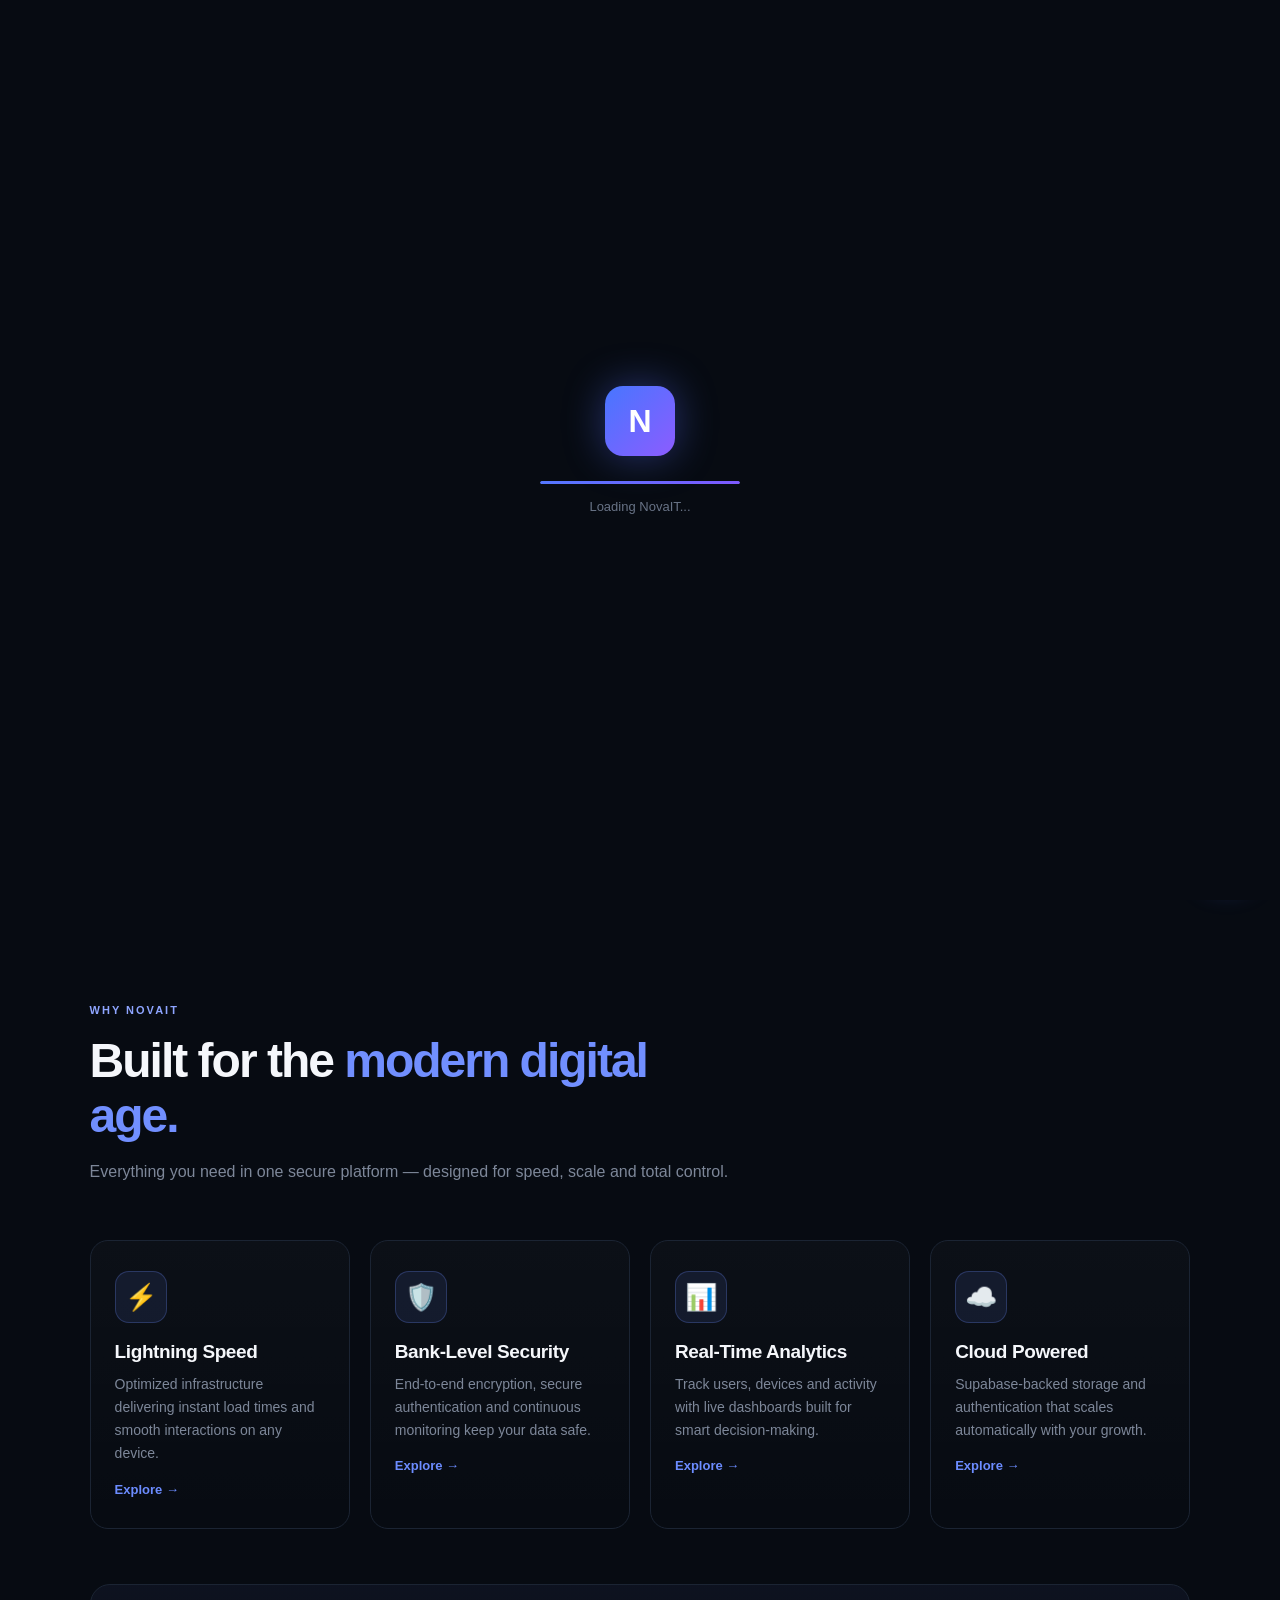
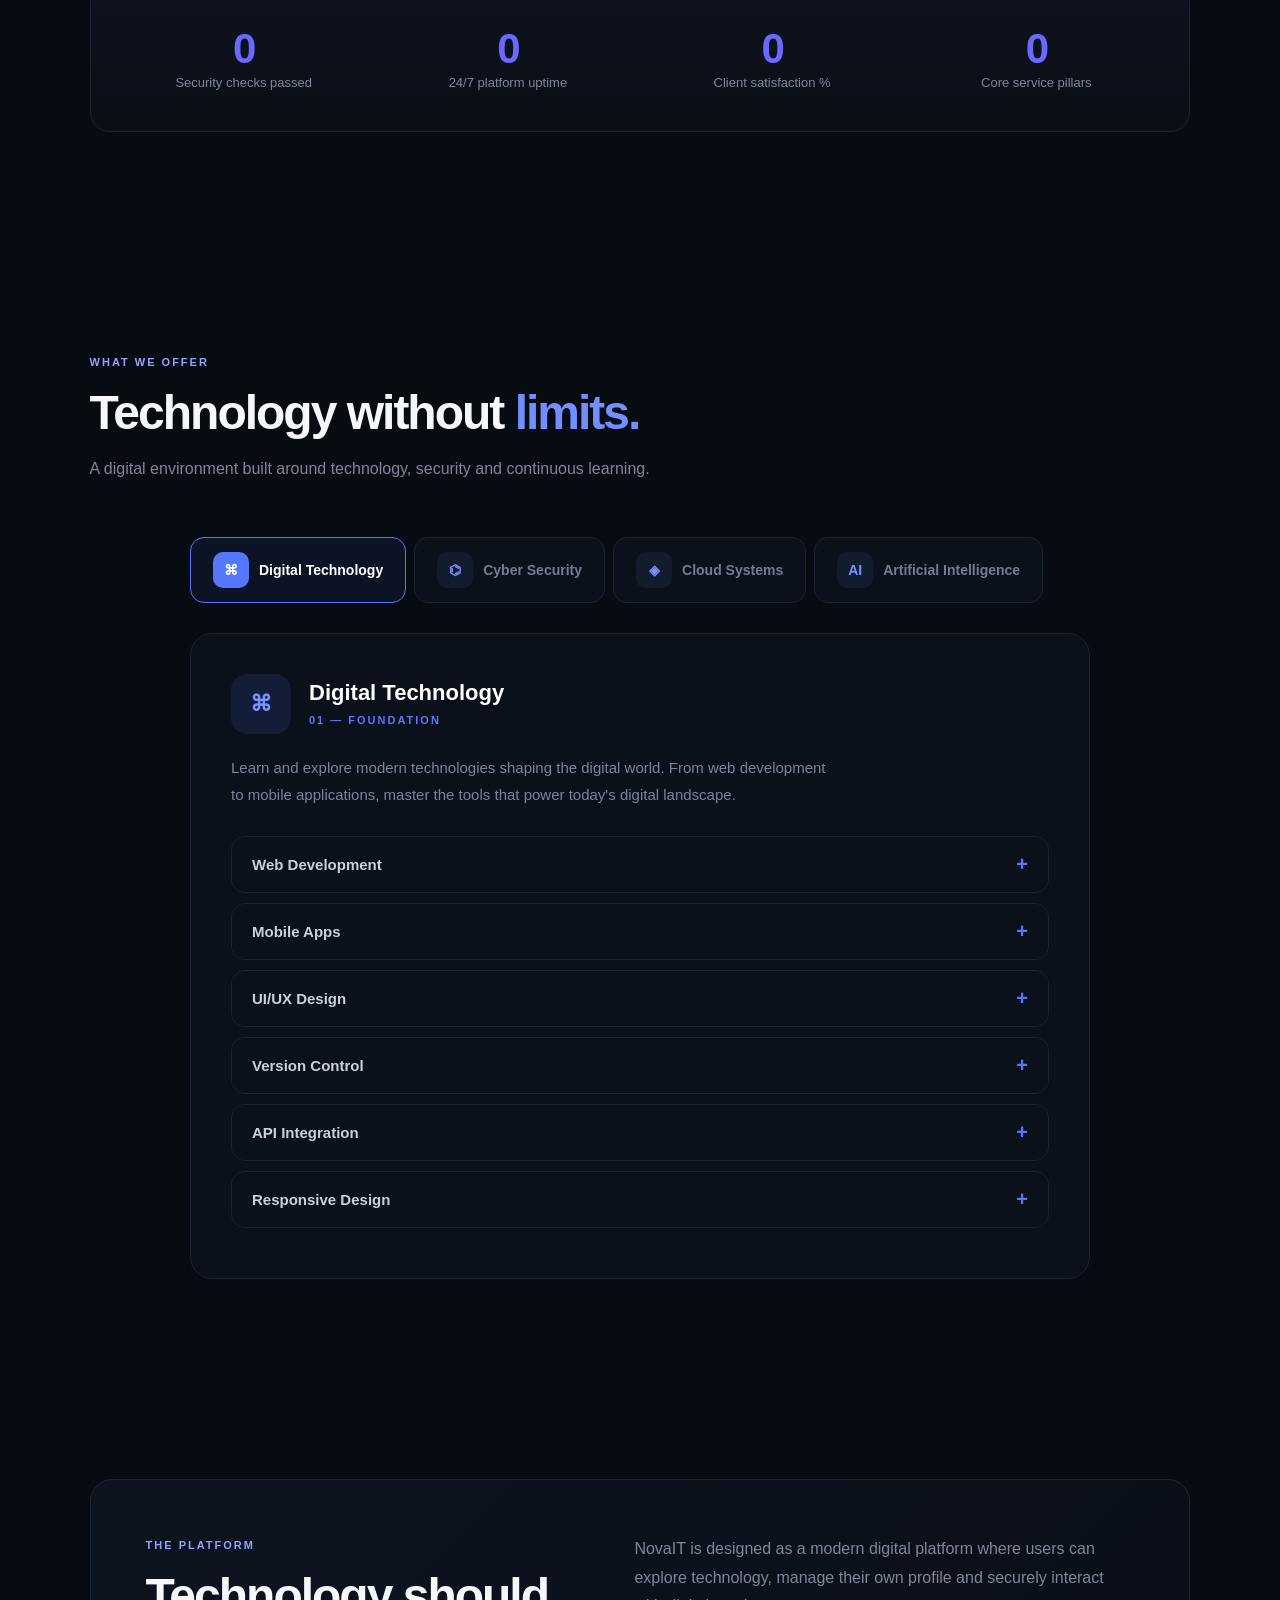
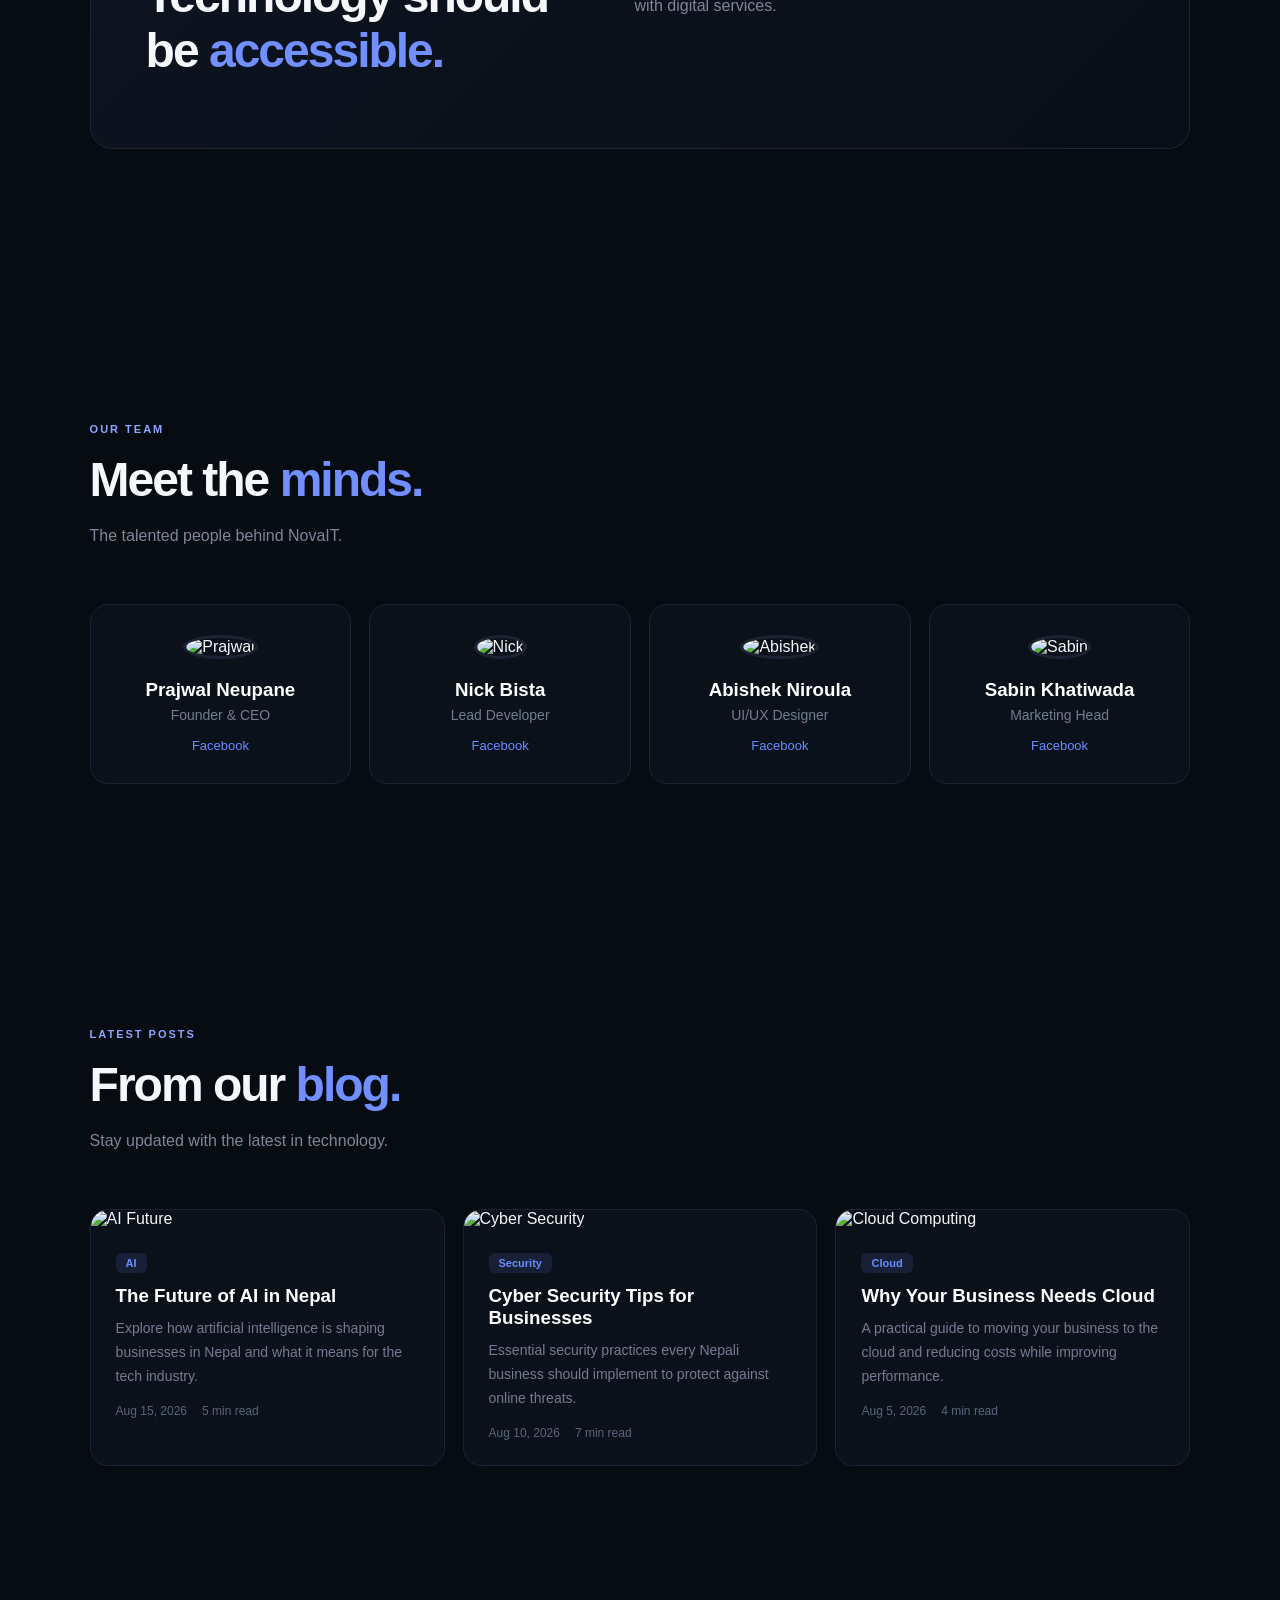
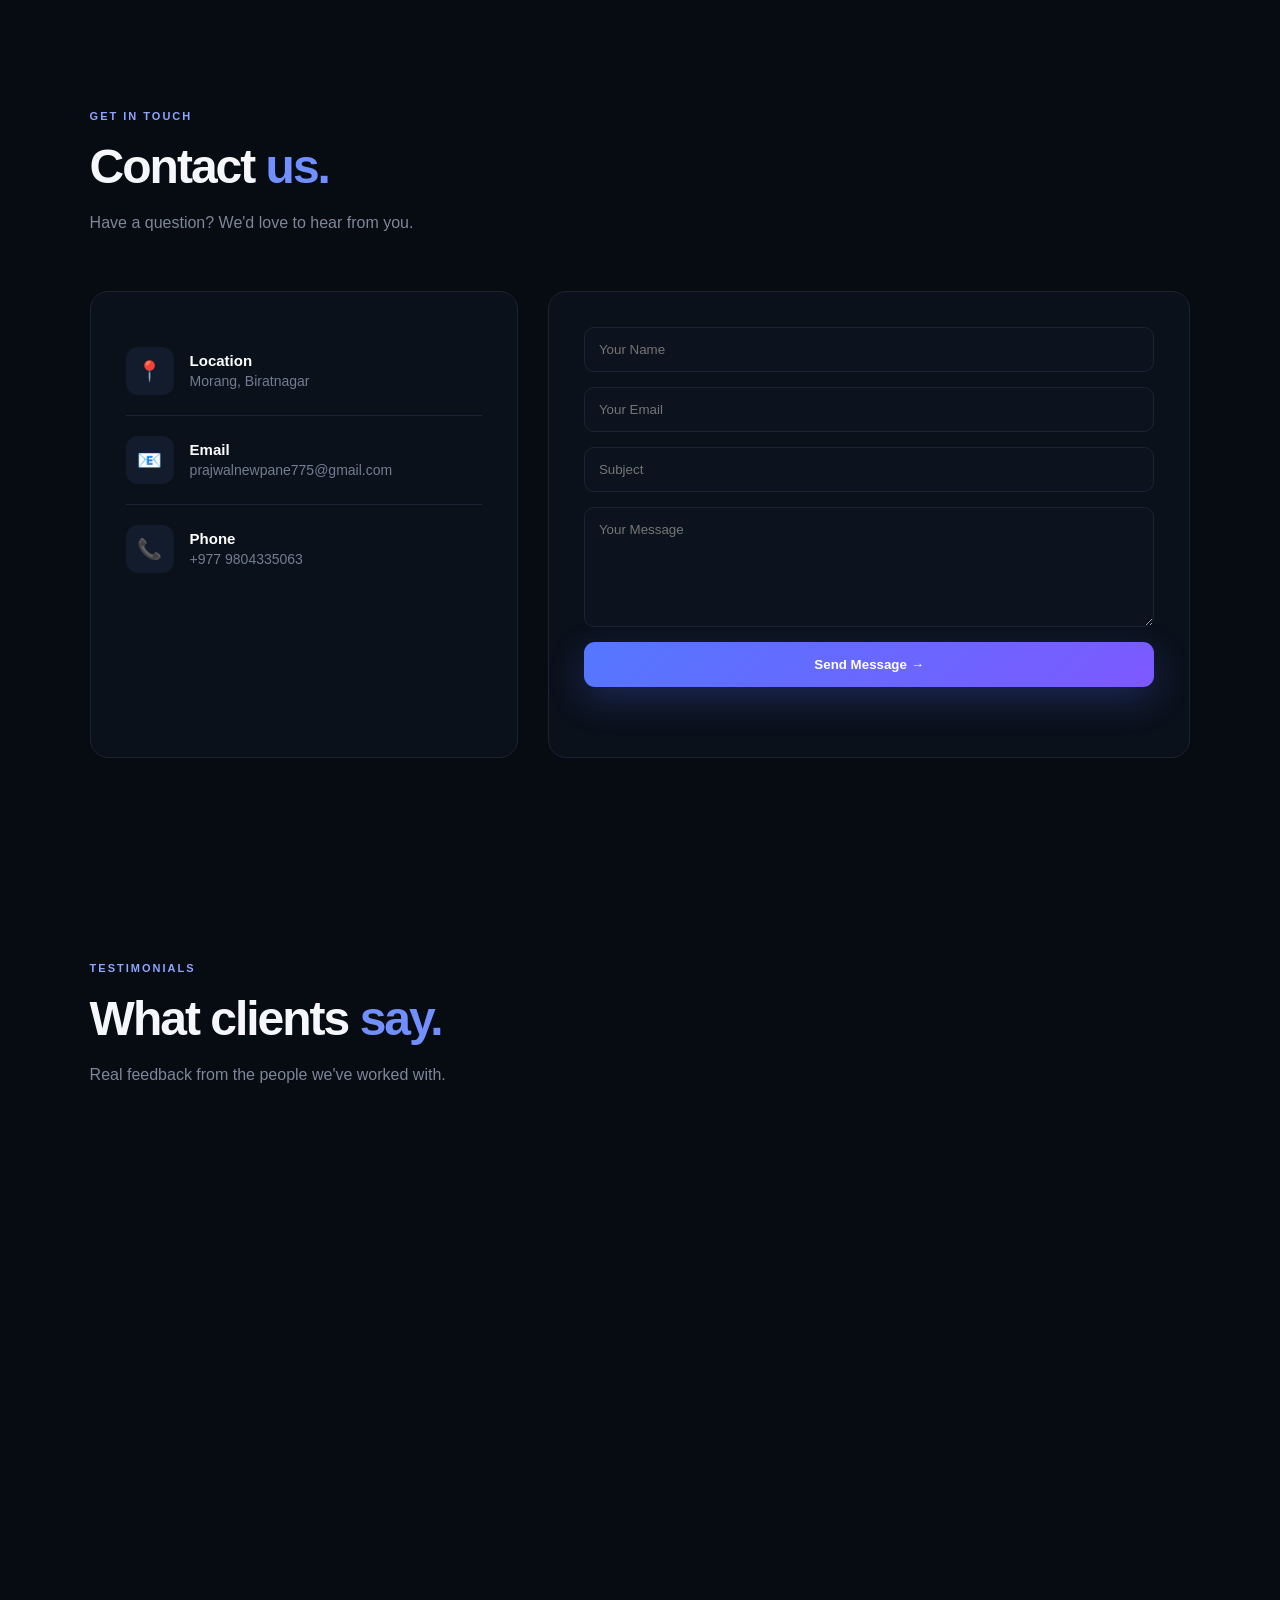
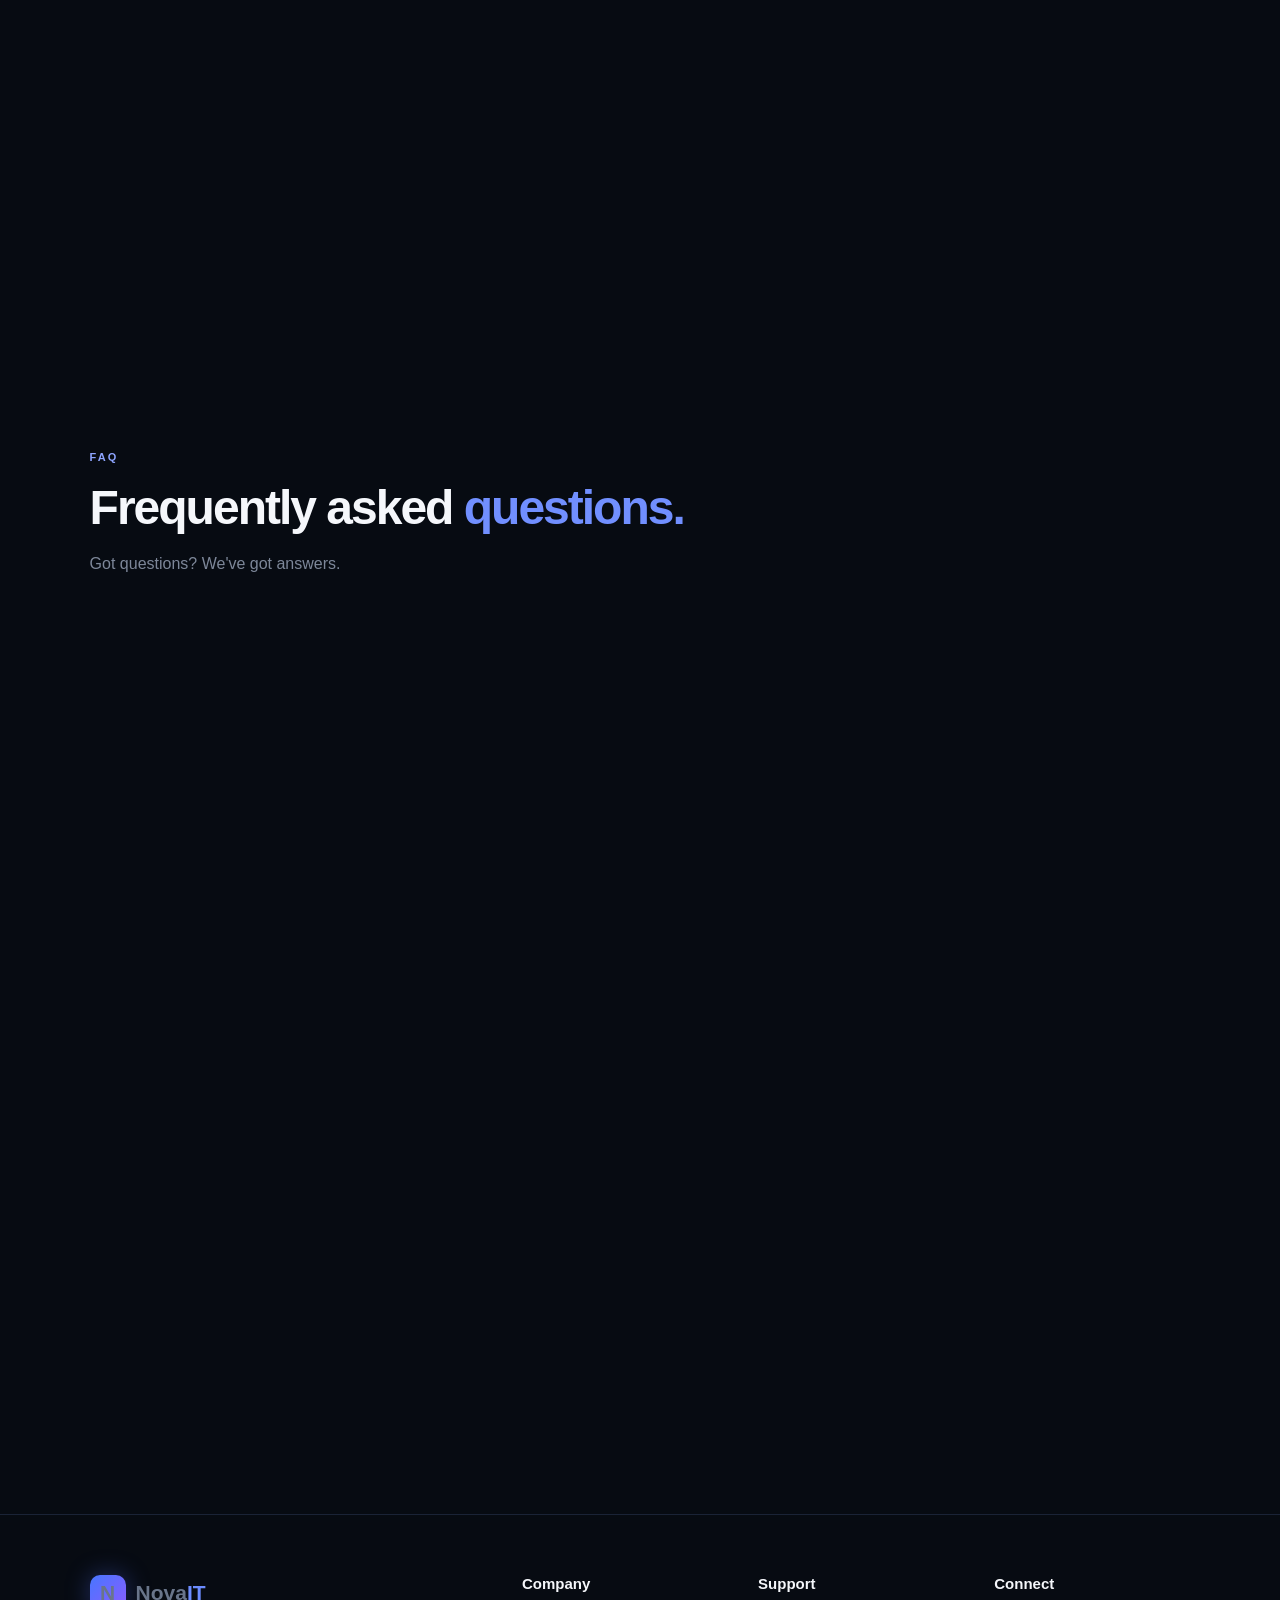
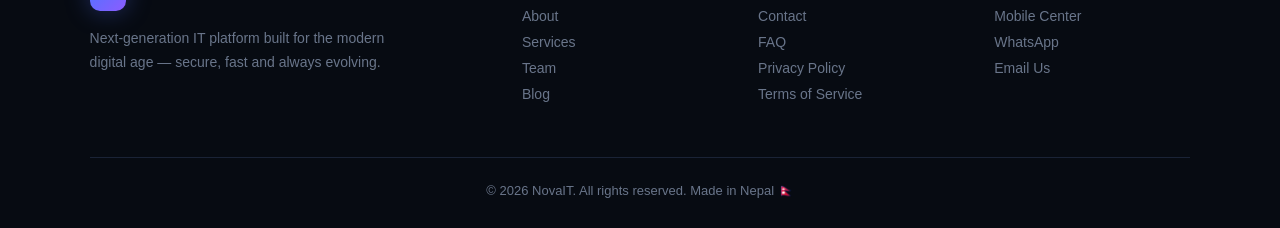
==== commit fbfe2e6e: "add Nova AI assistant chat widget with quick replies, services/account/order intents (v64)" ====
--- a/index.html
+++ b/index.html
@@ -7,9 +7,29 @@
   <meta http-equiv="Pragma" content="no-cache">
   <meta http-equiv="Expires" content="0">
 
-  <title>NovaIT — Digital Technology Platform</title>
-
-  <link rel="stylesheet" href="style.css?v=60">
+  <title>NovaIT — Digital Technology Platform | Mobile &amp; IT Services</title>
+
+  <meta name="description" content="NovaIT is a next-generation IT platform offering mobile accessories, digital tools, security solutions and intelligent technology services in Morang, Biratnagar. Shop phone cases, chargers, power banks and more.">
+  <meta name="keywords" content="NovaIT, Nova IT, IT platform, mobile accessories, phone cases, chargers, power banks, Biratnagar, Morang, Nepal technology, digital services">
+  <meta name="author" content="NovaIT">
+  <meta name="robots" content="index, follow">
+  <link rel="canonical" href="https://prajwalnewpane775-cloud.github.io/Nova-IT/">
+
+  <meta property="og:type" content="website">
+  <meta property="og:title" content="NovaIT — Digital Technology Platform">
+  <meta property="og:description" content="Explore technology, digital tools and intelligent solutions designed for the modern world. Mobile accessories & IT services in Biratnagar.">
+  <meta property="og:url" content="https://prajwalnewpane775-cloud.github.io/Nova-IT/">
+  <meta property="og:site_name" content="NovaIT">
+  <meta property="og:locale" content="en_US">
+
+  <meta name="twitter:card" content="summary">
+  <meta name="twitter:title" content="NovaIT — Digital Technology Platform">
+  <meta name="twitter:description" content="Mobile accessories, digital tools and intelligent IT solutions in Biratnagar, Nepal.">
+
+  <link rel="icon" type="image/svg+xml" href="favicon.svg">
+  <link rel="apple-touch-icon" href="favicon.svg">
+
+  <link rel="stylesheet" href="style.css?v=64">
 </head>
 
 <body>
@@ -135,32 +155,64 @@
 
       <div class="features-grid">
 
-        <div class="feature-card" onclick="this.classList.toggle('active')">
+        <div class="feature-card" onclick="toggleFeature(this)">
           <div class="feature-icon">⚡</div>
           <h3>Lightning Speed</h3>
           <p>Optimized infrastructure delivering instant load times and smooth interactions on any device.</p>
           <span class="feature-more">Explore →</span>
-        </div>
-
-        <div class="feature-card" onclick="this.classList.toggle('active')">
+          <div class="feature-detail">
+            <ul>
+              <li>CDN-served assets with cache-busted updates</li>
+              <li>Lazy-loaded images and deferred scripts</li>
+              <li>Single-page experience with zero reloads</li>
+            </ul>
+            <button class="feature-action" onclick="event.stopPropagation(); featureAction(this,'open-dashboard')">Open Dashboard</button>
+          </div>
+        </div>
+
+        <div class="feature-card" onclick="toggleFeature(this)">
           <div class="feature-icon">🛡️</div>
           <h3>Bank-Level Security</h3>
           <p>End-to-end encryption, secure authentication and continuous monitoring keep your data safe.</p>
           <span class="feature-more">Explore →</span>
-        </div>
-
-        <div class="feature-card" onclick="this.classList.toggle('active')">
+          <div class="feature-detail">
+            <ul>
+              <li>Supabase-managed email &amp; password auth</li>
+              <li>Per-account lockout after repeated failed logins</li>
+              <li>Row-level security protects every profile</li>
+            </ul>
+            <button class="feature-action" onclick="event.stopPropagation(); featureAction(this,'open-signup')">Create Secure Account</button>
+          </div>
+        </div>
+
+        <div class="feature-card" onclick="toggleFeature(this)">
           <div class="feature-icon">📊</div>
           <h3>Real-Time Analytics</h3>
           <p>Track users, devices and activity with live dashboards built for smart decision-making.</p>
           <span class="feature-more">Explore →</span>
-        </div>
-
-        <div class="feature-card" onclick="this.classList.toggle('active')">
+          <div class="feature-detail">
+            <ul>
+              <li>Latest login recorded for every account</li>
+              <li>WhatsApp order clicks logged live</li>
+              <li>Admin panel with user, review &amp; message stats</li>
+            </ul>
+            <button class="feature-action" onclick="event.stopPropagation(); featureAction(this,'open-admin')">View Admin Panel</button>
+          </div>
+        </div>
+
+        <div class="feature-card" onclick="toggleFeature(this)">
           <div class="feature-icon">☁️</div>
           <h3>Cloud Powered</h3>
           <p>Supabase-backed storage and authentication that scales automatically with your growth.</p>
           <span class="feature-more">Explore →</span>
+          <div class="feature-detail">
+            <ul>
+              <li>All data synced to cloud, accessible anywhere</li>
+              <li>Automatic backups and fault-tolerant storage</li>
+              <li>OAuth-ready infrastructure for future scale</li>
+            </ul>
+            <button class="feature-action" onclick="event.stopPropagation(); featureAction(this,'open-login')">Login to Your Cloud</button>
+          </div>
         </div>
 
       </div>
@@ -1757,24 +1809,130 @@
     <!-- ADMIN - USER IP TABLE -->
     <div class="admin-section" id="adminSection" style="display:none">
       <div class="security-title">
-        <h3>🛡️ Admin - User IP Logs</h3>
-      </div>
-      <div class="admin-table-wrap">
-        <table class="admin-table">
-          <thead>
-            <tr>
-              <th>Name</th>
-              <th>Email</th>
-              <th>Device</th>
-              <th>IP Address</th>
-              <th>Latest Login</th>
-            </tr>
-          </thead>
-          <tbody id="adminUserTable">
-            <tr><td colspan="4" style="text-align:center;color:#9ca3af">Loading...</td></tr>
-          </tbody>
-        </table>
-      </div>
+        <h3>🛡️ Admin Panel</h3>
+      </div>
+
+      <div class="admin-stats" id="adminStats">
+        <div class="admin-stat-card">
+          <div class="admin-stat-icon">👥</div>
+          <div class="admin-stat-value" id="statUsers">0</div>
+          <div class="admin-stat-label">Total Users</div>
+        </div>
+        <div class="admin-stat-card">
+          <div class="admin-stat-icon">🕐</div>
+          <div class="admin-stat-value" id="statToday">0</div>
+          <div class="admin-stat-label">Today's Logins</div>
+        </div>
+        <div class="admin-stat-card">
+          <div class="admin-stat-icon">📩</div>
+          <div class="admin-stat-value" id="statMessages">0</div>
+          <div class="admin-stat-label">Messages</div>
+        </div>
+        <div class="admin-stat-card">
+          <div class="admin-stat-icon">🔔</div>
+          <div class="admin-stat-value" id="statNews">0</div>
+          <div class="admin-stat-label">Subscribers</div>
+        </div>
+      </div>
+
+      <div class="admin-tabs">
+        <button type="button" class="admin-tab active" data-tab="users" onclick="switchAdminTab('users')">👥 Users</button>
+        <button type="button" class="admin-tab" data-tab="messages" onclick="switchAdminTab('messages')">📩 Messages</button>
+        <button type="button" class="admin-tab" data-tab="newsletter" onclick="switchAdminTab('newsletter')">🔔 Newsletter</button>
+        <button type="button" class="admin-tab" data-tab="reviews" onclick="switchAdminTab('reviews')">⭐ Reviews</button>
+        <button type="button" class="admin-tab" data-tab="whatsapp" onclick="switchAdminTab('whatsapp')">💬 WhatsApp</button>
+      </div>
+
+      <div class="admin-tab-panel" id="adminTab-users">
+        <div class="admin-table-wrap">
+          <table class="admin-table">
+            <thead>
+              <tr>
+                <th>Name</th>
+                <th>Email</th>
+                <th>Device</th>
+                <th>IP Address</th>
+                <th>Latest Login</th>
+                <th>Action</th>
+              </tr>
+            </thead>
+            <tbody id="adminUserTable">
+              <tr><td colspan="6" style="text-align:center;color:#9ca3af">Loading...</td></tr>
+            </tbody>
+          </table>
+        </div>
+      </div>
+
+      <div class="admin-tab-panel hidden" id="adminTab-messages">
+        <div class="admin-table-wrap">
+          <table class="admin-table">
+            <thead>
+              <tr>
+                <th>Name</th>
+                <th>Email</th>
+                <th>Message</th>
+                <th>Date</th>
+              </tr>
+            </thead>
+            <tbody id="adminMessagesTable">
+              <tr><td colspan="4" style="text-align:center;color:#9ca3af">Loading...</td></tr>
+            </tbody>
+          </table>
+        </div>
+      </div>
+
+      <div class="admin-tab-panel hidden" id="adminTab-newsletter">
+        <div class="admin-table-wrap">
+          <table class="admin-table">
+            <thead>
+              <tr>
+                <th>Email</th>
+                <th>Subscribed At</th>
+              </tr>
+            </thead>
+            <tbody id="adminNewsTable">
+              <tr><td colspan="2" style="text-align:center;color:#9ca3af">Loading...</td></tr>
+            </tbody>
+          </table>
+        </div>
+      </div>
+
+      <div class="admin-tab-panel hidden" id="adminTab-reviews">
+        <div class="admin-table-wrap">
+          <table class="admin-table">
+            <thead>
+              <tr>
+                <th>User</th>
+                <th>Rating</th>
+                <th>Review</th>
+                <th>Date</th>
+              </tr>
+            </thead>
+            <tbody id="adminReviewsTable">
+              <tr><td colspan="4" style="text-align:center;color:#9ca3af">Loading...</td></tr>
+            </tbody>
+          </table>
+        </div>
+      </div>
+
+      <div class="admin-tab-panel hidden" id="adminTab-whatsapp">
+        <div class="admin-table-wrap">
+          <table class="admin-table">
+            <thead>
+              <tr>
+                <th>Product</th>
+                <th>IP Address</th>
+                <th>Device</th>
+                <th>Clicked At</th>
+              </tr>
+            </thead>
+            <tbody id="adminWhatsAppTable">
+              <tr><td colspan="4" style="text-align:center;color:#9ca3af">Loading...</td></tr>
+            </tbody>
+          </table>
+        </div>
+      </div>
+
     </div>
 
   </div>
@@ -1788,7 +1946,7 @@
 <script src="https://cdn.jsdelivr.net/npm/@supabase/supabase-js@2/dist/umd/supabase.min.js"></script>
 
 
-  <script src="script.js?v=60"></script>
+  <script src="script.js?v=64"></script>
 
   <!-- LOGIN SECURITY PHOTO -->
 
@@ -1913,5 +2071,33 @@
     <div id="legalContent" class="legal-content"></div>
   </div>
 </div>
+
+<!-- NOVA AI ASSISTANT -->
+<div class="nova-bot-launcher" id="novaBotLauncher" onclick="toggleBot()">
+  <div class="nova-bot-pulse"></div>
+  <span class="nova-bot-icon">🤖</span>
+</div>
+
+<div class="nova-bot-window hidden" id="novaBotWindow">
+  <div class="nova-bot-head">
+    <div class="nova-bot-avatar">🤖</div>
+    <div>
+      <strong>Nova Assistant</strong>
+      <small>Online · replies instantly</small>
+    </div>
+    <button class="nova-bot-close" onclick="toggleBot()">×</button>
+  </div>
+  <div class="nova-bot-messages" id="novaBotMessages">
+    <div class="nova-msg bot">
+      Namaste! 🙏 I'm <b>Nova Assistant</b> from NovaIT. Ma timlai <b>services</b>, <b>mobile accessories</b>, <b>account/login</b> ra <b>order placement</b> ma help garna sakchhu. K sodhna chahanchhau?
+      <div class="nova-quick" id="novaQuickChips"></div>
+    </div>
+  </div>
+  <form class="nova-bot-input" onsubmit="sendBotMessage(event)">
+    <input type="text" id="novaBotText" placeholder="Type your question..." autocomplete="off">
+    <button type="submit">➤</button>
+  </form>
+</div>
+
 </body>
 </html>
--- a/style.css
+++ b/style.css
@@ -386,6 +386,65 @@
   font-size: 13px;
   font-weight: 600;
 }
+
+.feature-detail {
+  display: none;
+  margin-top: 16px;
+  padding-top: 16px;
+  border-top: 1px solid rgba(108,140,255,.18);
+  animation: panelFadeIn .3s ease;
+}
+
+.feature-card.active .feature-detail {
+  display: block;
+}
+
+.feature-detail ul {
+  list-style: none;
+  margin: 0 0 18px;
+  padding: 0;
+  display: grid;
+  gap: 9px;
+}
+
+.feature-detail li {
+  position: relative;
+  color: #9ca3b0;
+  font-size: 13.5px;
+  line-height: 1.6;
+  padding-left: 22px;
+}
+
+.feature-detail li::before {
+  content: "✓";
+  position: absolute;
+  left: 0;
+  top: 0;
+  color: #6c8cff;
+  font-weight: 700;
+}
+
+.feature-action {
+  width: 100%;
+  padding: 12px 20px;
+  border: 1px solid #5477ff;
+  border-radius: 12px;
+  background: transparent;
+  color: #6c8cff;
+  font-size: 14px;
+  font-weight: 700;
+  cursor: pointer;
+  transition: .3s;
+}
+
+.feature-action:hover {
+  background: #5477ff;
+  color: #fff;
+  transform: translateY(-2px);
+  box-shadow: 0 8px 25px rgba(84,119,255,.3);
+}
+
+body.light .feature-detail li { color: #6b7280; }
 
 .feature-stats {
   display: grid;
@@ -4337,6 +4396,128 @@
   background: #f9fafb;
 }
 
+/* ADMIN STATS */
+.admin-stats {
+  display: grid;
+  grid-template-columns: repeat(4, 1fr);
+  gap: 12px;
+  margin-top: 14px;
+}
+
+.admin-stat-card {
+  background: #111c2c;
+  border: 1px solid #1e2d44;
+  border-radius: 14px;
+  padding: 16px;
+  text-align: center;
+  transition: .2s;
+}
+
+.admin-stat-card:hover {
+  border-color: #5477ff;
+  transform: translateY(-2px);
+}
+
+.admin-stat-icon {
+  font-size: 22px;
+  margin-bottom: 6px;
+}
+
+.admin-stat-value {
+  font-size: 26px;
+  font-weight: 700;
+  color: #fff;
+}
+
+.admin-stat-label {
+  font-size: 11px;
+  color: #8899b0;
+  margin-top: 2px;
+  text-transform: uppercase;
+  letter-spacing: .5px;
+}
+
+/* ADMIN TABS */
+.admin-tabs {
+  display: flex;
+  gap: 8px;
+  margin-top: 18px;
+  flex-wrap: wrap;
+}
+
+.admin-tab {
+  padding: 9px 16px;
+  border: 1px solid #1e2d44;
+  border-radius: 10px;
+  background: #111c2c;
+  color: #8899b0;
+  font-size: 12px;
+  font-weight: 600;
+  cursor: pointer;
+  transition: .2s;
+}
+
+.admin-tab:hover {
+  border-color: #5477ff;
+  color: #dbe4f5;
+}
+
+.admin-tab.active {
+  background: linear-gradient(135deg, #5477ff, #6d5cff);
+  color: #fff;
+  border-color: transparent;
+  box-shadow: 0 6px 16px rgba(84,119,255,.3);
+}
+
+.admin-btn-danger {
+  padding: 6px 12px;
+  border: 1px solid rgba(239,68,68,.35);
+  border-radius: 8px;
+  background: rgba(239,68,68,.1);
+  color: #f87171;
+  font-size: 11px;
+  font-weight: 600;
+  cursor: pointer;
+  transition: .2s;
+}
+
+.admin-btn-danger:hover {
+  background: rgba(239,68,68,.25);
+}
+
+.admin-rating {
+  color: #fbbf24;
+}
+
+body.light .admin-stat-card {
+  background: #ffffff;
+  border-color: #e3e8f1;
+}
+
+body.light .admin-stat-card:hover {
+  border-color: #5477ff;
+}
+
+body.light .admin-stat-value { color: #1a1a2e; }
+body.light .admin-stat-label { color: #718096; }
+
+body.light .admin-tab {
+  background: #ffffff;
+  border-color: #e3e8f1;
+  color: #5a6a86;
+}
+
+body.light .admin-tab.active {
+  color: #fff;
+  border-color: transparent;
+}
+
+@media (max-width: 600px) {
+  .admin-stats {
+    grid-template-columns: repeat(2, 1fr);
+  }
+}
+
 @media (max-width: 768px) {
   .testimonial-grid { grid-template-columns: 1fr; }
   .newsletter-form { flex-direction: column; }
@@ -4603,4 +4784,189 @@
 
 @media (max-width: 768px) {
   .mobile-products { grid-template-columns: 1fr; }
+}
+
+/* === NOVA AI ASSISTANT === */
+.nova-bot-launcher {
+  position: fixed;
+  right: 24px;
+  bottom: 24px;
+  width: 58px;
+  height: 58px;
+  border-radius: 50%;
+  background: linear-gradient(135deg, #4776ff, #8c5cff);
+  display: flex;
+  align-items: center;
+  justify-content: center;
+  cursor: pointer;
+  z-index: 9990;
+  box-shadow: 0 10px 28px rgba(84, 119, 255, .45);
+  transition: transform .25s, box-shadow .25s;
+}
+.nova-bot-launcher:hover { transform: scale(1.08); box-shadow: 0 12px 34px rgba(84, 119, 255, .6); }
+.nova-bot-icon { font-size: 28px; line-height: 1; }
+.nova-bot-pulse {
+  position: absolute;
+  inset: 0;
+  border-radius: 50%;
+  border: 2px solid rgba(84, 119, 255, .55);
+  animation: novaPulse 2s ease-out infinite;
+}
+@keyframes novaPulse {
+  0% { transform: scale(1); opacity: 1; }
+  100% { transform: scale(1.55); opacity: 0; }
+}
+
+.nova-bot-window {
+  position: fixed;
+  right: 24px;
+  bottom: 94px;
+  width: 360px;
+  max-width: calc(100vw - 32px);
+  height: 500px;
+  max-height: calc(100vh - 120px);
+  background: #0d1526;
+  border: 1px solid rgba(84, 119, 255, .35);
+  border-radius: 18px;
+  display: flex;
+  flex-direction: column;
+  overflow: hidden;
+  z-index: 9991;
+  box-shadow: 0 18px 50px rgba(0, 0, 0, .6);
+  animation: novaBotIn .3s ease;
+}
+@keyframes novaBotIn {
+  from { transform: translateY(20px); opacity: 0; }
+  to { transform: translateY(0); opacity: 1; }
+}
+.nova-bot-head {
+  display: flex;
+  align-items: center;
+  gap: 10px;
+  padding: 14px 16px;
+  background: linear-gradient(135deg, #4776ff, #8c5cff);
+  color: #fff;
+}
+.nova-bot-avatar {
+  width: 38px;
+  height: 38px;
+  border-radius: 50%;
+  background: rgba(255, 255, 255, .18);
+  display: flex;
+  align-items: center;
+  justify-content: center;
+  font-size: 20px;
+  flex-shrink: 0;
+}
+.nova-bot-head strong { display: block; font-size: 14px; letter-spacing: .3px; }
+.nova-bot-head small { font-size: 11px; opacity: .85; }
+.nova-bot-close {
+  margin-left: auto;
+  background: rgba(255, 255, 255, .18);
+  border: none;
+  color: #fff;
+  width: 28px;
+  height: 28px;
+  border-radius: 50%;
+  font-size: 16px;
+  cursor: pointer;
+  line-height: 1;
+}
+.nova-bot-close:hover { background: rgba(255, 255, 255, .3); }
+
+.nova-bot-messages {
+  flex: 1;
+  padding: 16px;
+  overflow-y: auto;
+  display: flex;
+  flex-direction: column;
+  gap: 10px;
+  background: #0d1526;
+}
+.nova-msg {
+  max-width: 85%;
+  padding: 10px 13px;
+  border-radius: 14px;
+  font-size: 13.5px;
+  line-height: 1.55;
+  white-space: pre-line;
+  word-wrap: break-word;
+}
+.nova-msg.bot {
+  align-self: flex-start;
+  background: #15203a;
+  color: #eef2ff;
+  border-bottom-left-radius: 4px;
+}
+.nova-msg.user {
+  align-self: flex-end;
+  background: linear-gradient(135deg, #4776ff, #6d5cff);
+  color: #fff;
+  border-bottom-right-radius: 4px;
+}
+.nova-msg b { color: #8aa5ff; }
+.nova-msg.user b { color: #fff; }
+
+.nova-quick {
+  display: flex;
+  flex-wrap: wrap;
+  gap: 7px;
+  margin-top: 10px;
+}
+.nova-quick-btn {
+  background: transparent;
+  border: 1px solid rgba(84, 119, 255, .5);
+  color: #8aa5ff;
+  padding: 6px 11px;
+  border-radius: 20px;
+  font-size: 12px;
+  cursor: pointer;
+  transition: background .2s, color .2s;
+}
+.nova-quick-btn:hover { background: #5477ff; color: #fff; }
+
+.nova-bot-input {
+  display: flex;
+  gap: 8px;
+  padding: 12px;
+  background: #0d1526;
+  border-top: 1px solid rgba(84, 119, 255, .2);
+}
+.nova-bot-input input {
+  flex: 1;
+  background: #15203a;
+  border: 1px solid rgba(84, 119, 255, .3);
+  border-radius: 12px;
+  padding: 10px 13px;
+  color: #f5f7fb;
+  font-size: 13.5px;
+  outline: none;
+}
+.nova-bot-input input::placeholder { color: #7c8db5; }
+.nova-bot-input button {
+  width: 42px;
+  height: 42px;
+  border: none;
+  border-radius: 12px;
+  background: linear-gradient(135deg, #4776ff, #8c5cff);
+  color: #fff;
+  font-size: 16px;
+  cursor: pointer;
+  flex-shrink: 0;
+}
+.nova-bot-input button:hover { filter: brightness(1.15); }
+
+body.light .nova-bot-window { background: #ffffff; border-color: rgba(84, 119, 255, .35); }
+body.light .nova-bot-messages { background: #ffffff; }
+body.light .nova-msg.bot { background: #f1f5ff; color: #1f2937; border: 1px solid #e5eafb; }
+body.light .nova-msg b { color: #5477ff; }
+body.light .nova-quick-btn { border-color: rgba(84, 119, 255, .5); color: #5477ff; }
+body.light .nova-quick-btn:hover { background: #5477ff; color: #fff; }
+body.light .nova-bot-input { background: #ffffff; border-top-color: #e5eafb; }
+body.light .nova-bot-input input { background: #f1f5ff; border-color: #dbe3f9; color: #1f2937; }
+body.light .nova-bot-input input::placeholder { color: #8ea0c8; }
+
+@media (max-width: 480px) {
+  .nova-bot-window { right: 16px; left: 16px; width: auto; }
+  .nova-bot-launcher { right: 18px; bottom: 18px; }
 }
